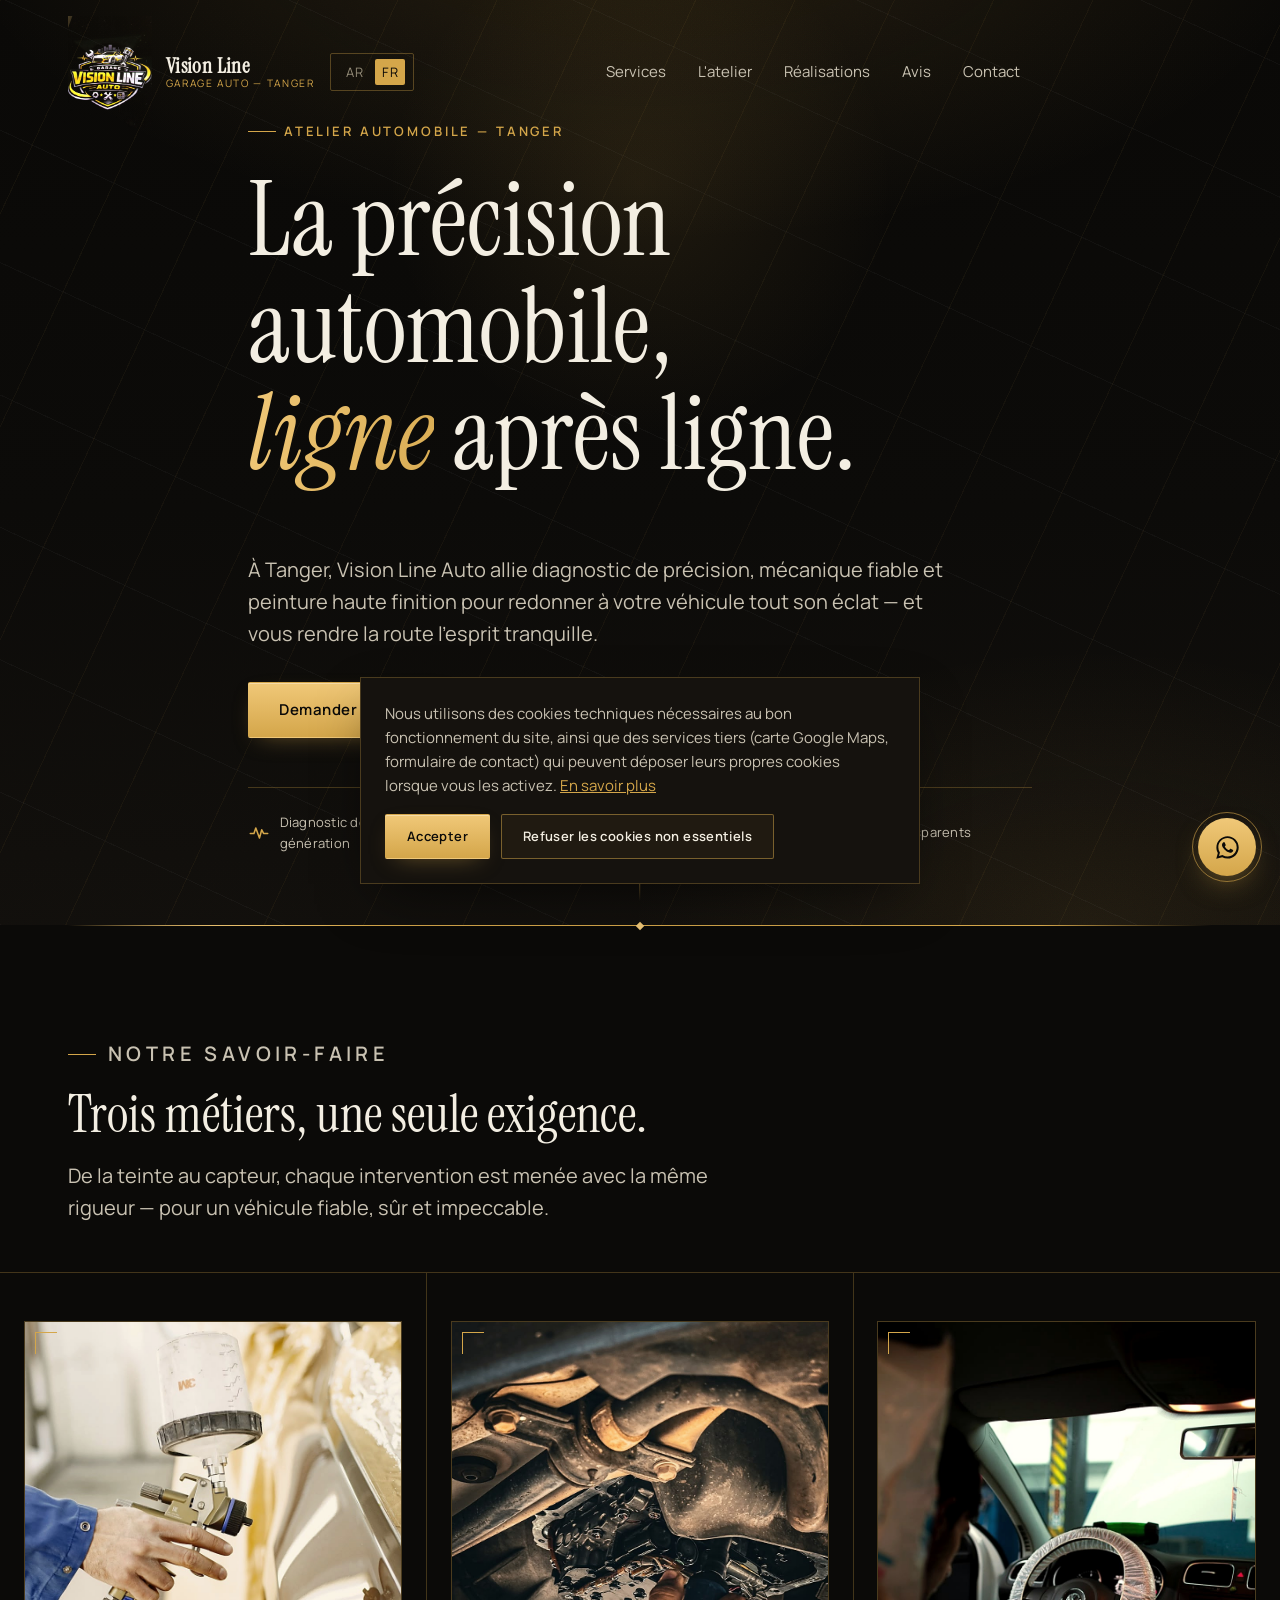
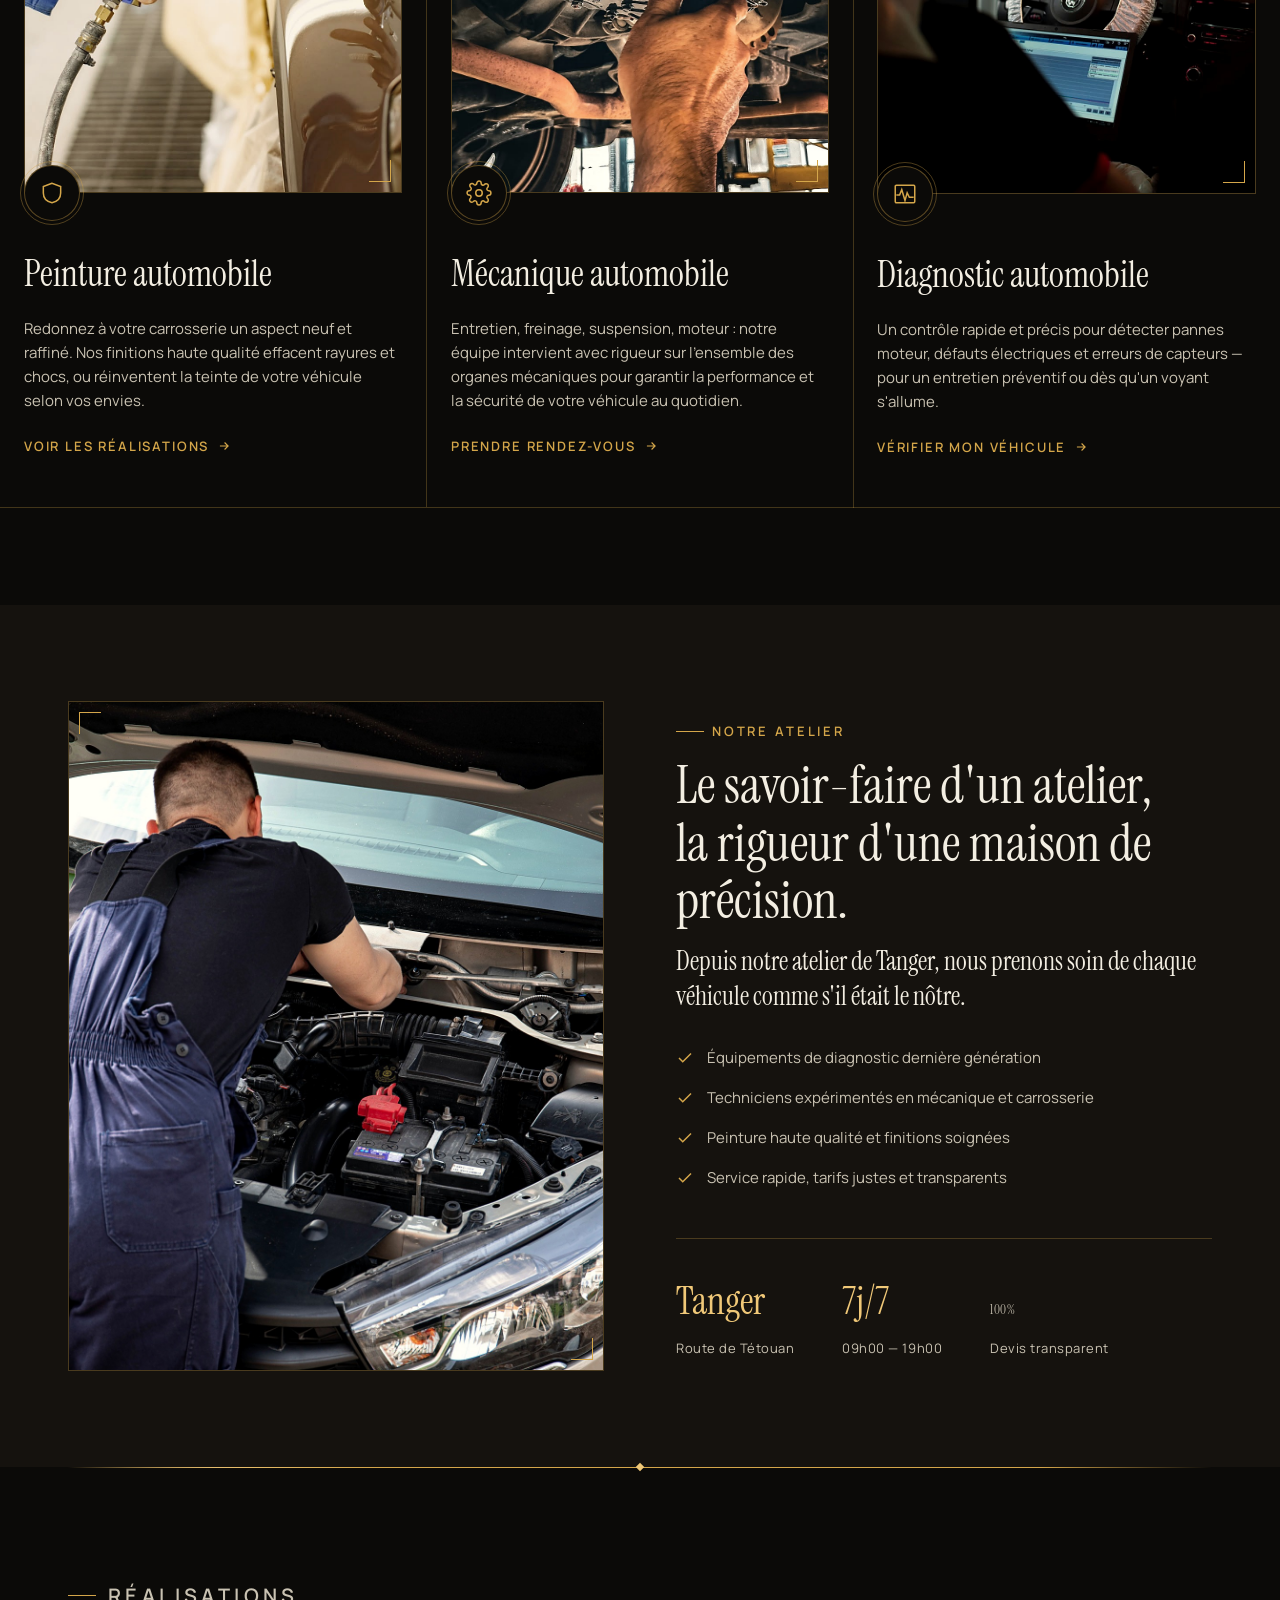
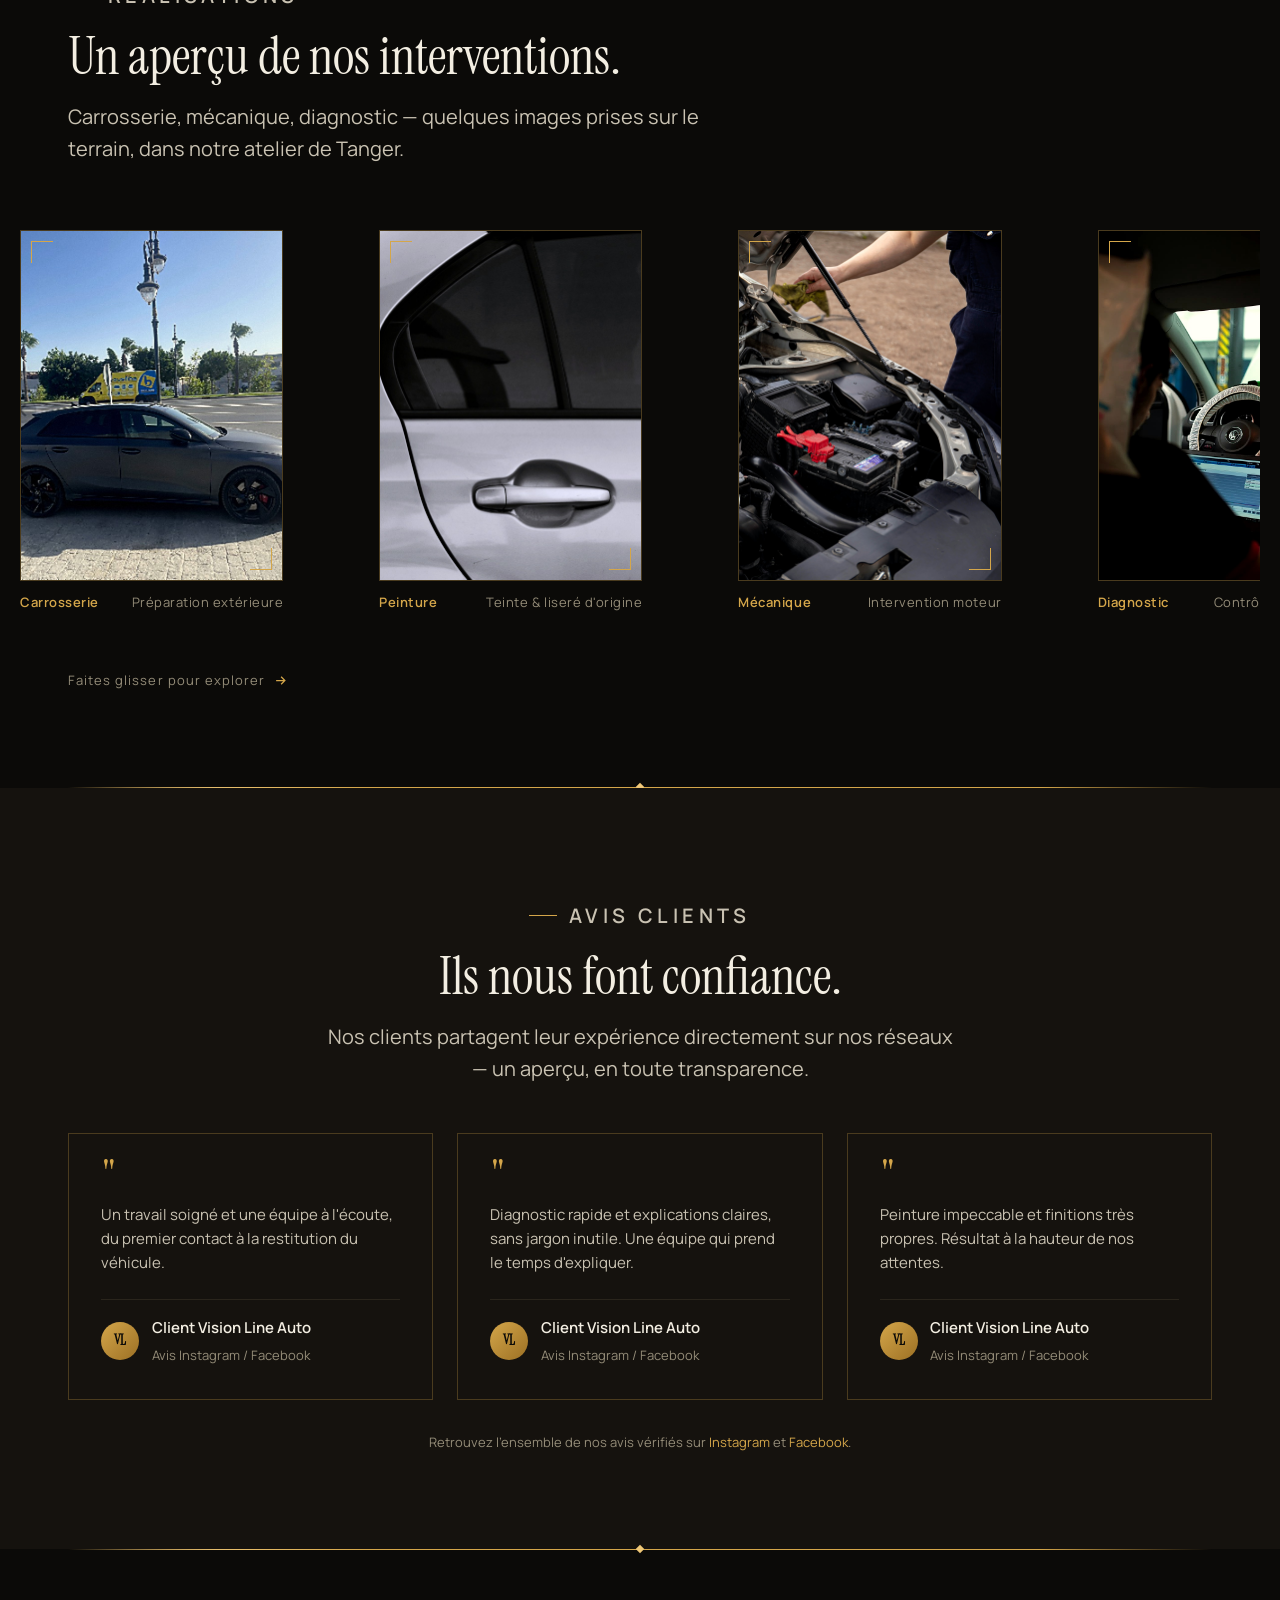
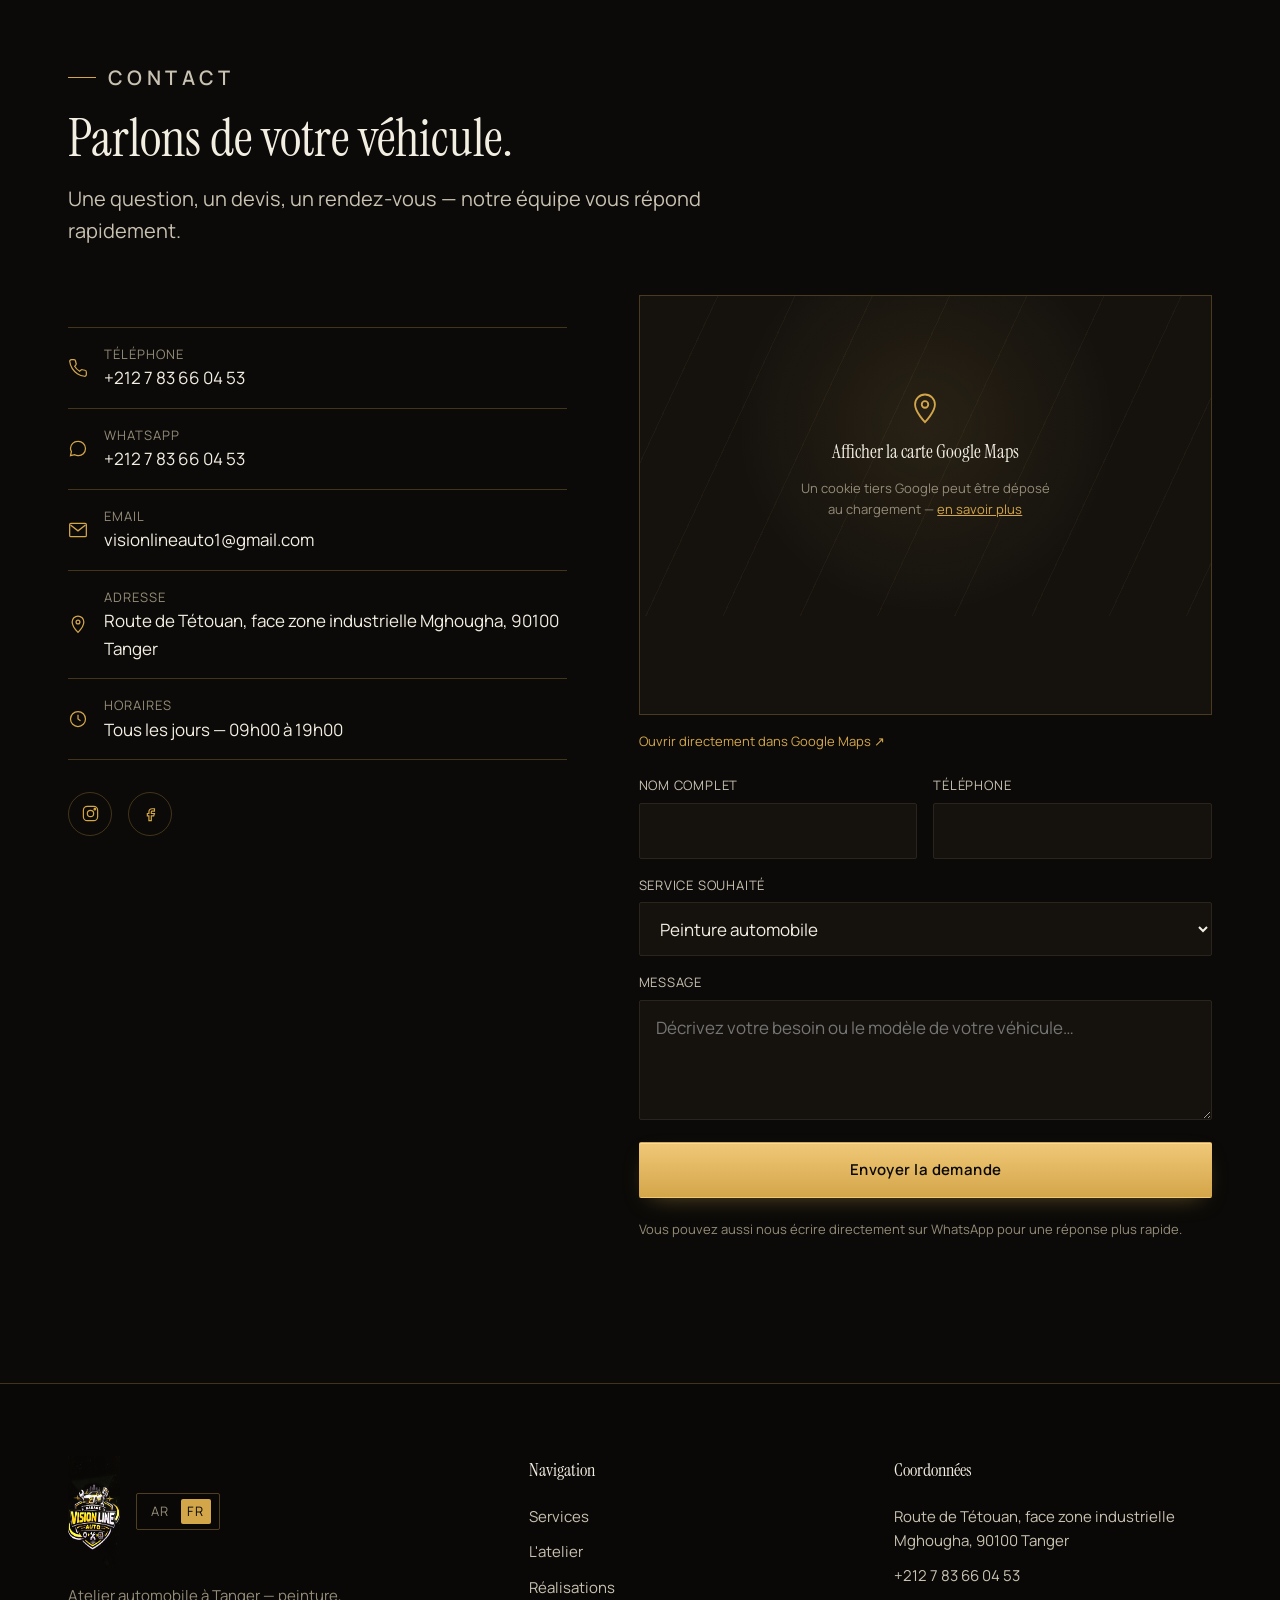
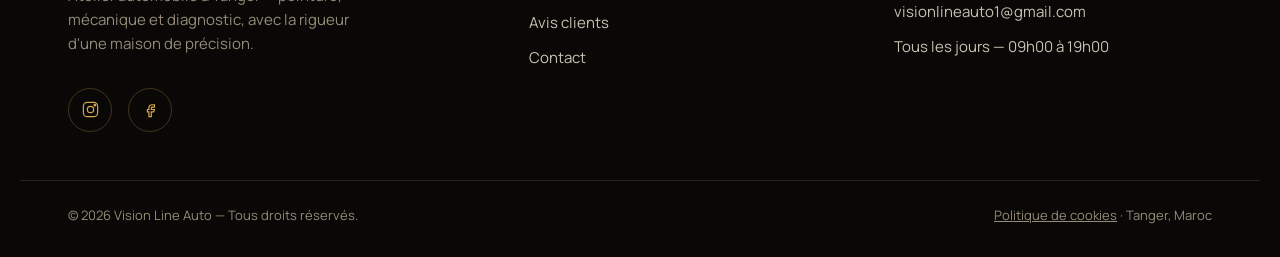
==== index.html @ 1e0c816b "Aligne la taille du logo footer sur celle du header à tous les breakpoints, ajoute un cache-busting " ====
<!DOCTYPE html>
<html lang="fr">
<head>
<meta charset="UTF-8">
<meta name="viewport" content="width=device-width, initial-scale=1, viewport-fit=cover">
<title>Vision Line Auto — Carrosserie, Peinture &amp; Mécanique à Tanger</title>
<meta name="description" content="Vision Line Auto, atelier automobile à Tanger : peinture automobile haute finition, mécanique générale et diagnostic de précision. Devis rapide, tarifs transparents.">
<meta name="keywords" content="garage Tanger, peinture automobile Tanger, mécanique automobile Tanger, diagnostic automobile, carrosserie Tanger, Vision Line Auto">
<link rel="canonical" href="https://visionlineauto.ma/">
<link rel="alternate" hreflang="fr" href="https://visionlineauto.ma/">
<link rel="alternate" hreflang="ar" href="https://visionlineauto.ma/ar/">
<link rel="alternate" hreflang="x-default" href="https://visionlineauto.ma/">

<!-- Open Graph -->
<meta property="og:type" content="business.business">
<meta property="og:site_name" content="Vision Line Auto">
<meta property="og:title" content="Vision Line Auto — Carrosserie, Peinture &amp; Mécanique à Tanger">
<meta property="og:description" content="Peinture automobile, mécanique générale et diagnostic de précision. Atelier automobile premium à Tanger.">
<meta property="og:image" content="https://visionlineauto.ma/assets/images/logo/logo-lg.png">
<meta property="og:url" content="https://visionlineauto.ma/">
<meta property="og:locale" content="fr_MA">
<meta property="og:locale:alternate" content="ar_MA">
<meta name="twitter:card" content="summary_large_image">

<link rel="icon" href="favicon.svg" type="image/svg+xml">
<link rel="apple-touch-icon" href="assets/images/logo/logo-md.png">
<meta name="theme-color" content="#0b0a08">

<link rel="preconnect" href="https://fonts.googleapis.com">
<link rel="preconnect" href="https://fonts.gstatic.com" crossorigin>
<link href="https://fonts.googleapis.com/css2?family=Instrument+Serif:ital@0;1&family=Manrope:wght@400;500;600;700;800&display=swap" rel="stylesheet">
<link rel="stylesheet" href="assets/css/style.css?v=3">

<script type="application/ld+json">
{
  "@context": "https://schema.org",
  "@type": "AutoRepair",
  "name": "Vision Line Auto",
  "image": "https://visionlineauto.ma/assets/images/logo/logo-lg.png",
  "url": "https://visionlineauto.ma/",
  "telephone": "+212783660453",
  "email": "visionlineauto1@gmail.com",
  "priceRange": "$$",
  "address": {
    "@type": "PostalAddress",
    "streetAddress": "Route de Tétouan, en face de la zone industrielle Mghougha",
    "postalCode": "90100",
    "addressLocality": "Tanger",
    "addressCountry": "MA"
  },
  "openingHoursSpecification": [{
    "@type": "OpeningHoursSpecification",
    "dayOfWeek": ["Monday","Tuesday","Wednesday","Thursday","Friday","Saturday","Sunday"],
    "opens": "09:00",
    "closes": "19:00"
  }],
  "sameAs": [
    "https://www.instagram.com/vision_line_auto",
    "https://www.facebook.com/profile.php?id=61576056720210"
  ]
}
</script>
</head>
<body>
<a href="#main" class="skip-link">Aller au contenu</a>
<div class="scroll-progress" id="scrollProgress" aria-hidden="true"></div>

<header class="site-header" id="siteHeader">
  <div class="container header-inner">
    <div class="brand-group">
      <a href="#top" class="brand" aria-label="Vision Line Auto — Accueil">
        <span class="brand-mark"><img src="assets/images/logo/logo-md.png" alt="Vision Line Auto" width="42" height="55"></span>
        <span class="brand-word"><strong>Vision Line</strong><span>Garage Auto — Tanger</span></span>
      </a>
      <div class="lang-switch" aria-label="Choix de la langue">
        <a href="ar/index.html">AR</a>
        <a href="index.html" class="active" aria-current="page">FR</a>
      </div>
    </div>
    <nav class="main-nav" aria-label="Navigation principale">
      <a href="#services">Services</a>
      <a href="#atelier">L'atelier</a>
      <a href="#realisations">Réalisations</a>
      <a href="#avis">Avis</a>
      <a href="#contact">Contact</a>
    </nav>
    <div class="header-actions">
      <a href="#contact" class="btn btn-gold" style="display:none" id="headerCta">Demander un devis</a>
      <button class="hamburger" id="hamburgerBtn" aria-expanded="false" aria-controls="mobileNav" aria-label="Ouvrir le menu">
        <span></span><span></span><span></span>
      </button>
    </div>
  </div>
</header>

<nav class="mobile-nav" id="mobileNav" aria-label="Navigation mobile">
  <a href="#services">Services</a>
  <a href="#atelier">L'atelier</a>
  <a href="#realisations">Réalisations</a>
  <a href="#avis">Avis</a>
  <a href="#contact">Contact</a>
  <a href="ar/index.html" style="color:var(--gold);margin-top:1rem;">العربية</a>
</nav>

<main id="main">

  <!-- ============ HERO ============ -->
  <section class="hero" id="top">
    <div class="hero-bg">
      <div class="weave"></div>
      <div class="grain"></div>
    </div>
    <div class="container hero-content">
      <p class="hero-eyebrow eyebrow">Atelier automobile — Tanger</p>
      <h1>La précision automobile,<br><em>ligne</em> après ligne.</h1>
      <svg class="thread-lead" viewBox="0 0 180 2" preserveAspectRatio="none" aria-hidden="true"><line x1="0" y1="1" x2="180" y2="1" stroke="url(#g1)" stroke-width="1"/><defs><linearGradient id="g1"><stop offset="0" stop-color="#D4A64A" stop-opacity="0"/><stop offset="0.5" stop-color="#F0C878"/><stop offset="1" stop-color="#D4A64A" stop-opacity="0"/></linearGradient></defs></svg>
      <p class="hero-lede">À Tanger, Vision Line Auto allie diagnostic de précision, mécanique fiable et peinture haute finition pour redonner à votre véhicule tout son éclat — et vous rendre la route l'esprit tranquille.</p>
      <div class="hero-ctas">
        <a href="#contact" class="btn btn-gold">Demander un devis</a>
        <a href="https://wa.me/212783660453?text=Bonjour%20Vision%20Line%20Auto%2C%20je%20souhaite%20avoir%20des%20informations." target="_blank" rel="noopener" class="btn btn-outline">
          <svg viewBox="0 0 24 24" fill="currentColor" width="18" height="18" aria-hidden="true"><path d="M12.04 2C6.58 2 2.13 6.45 2.13 11.91c0 1.79.47 3.47 1.29 4.94L2 22l5.29-1.39a9.9 9.9 0 0 0 4.75 1.21h.01c5.46 0 9.91-4.45 9.91-9.91C21.96 6.45 17.5 2 12.04 2Zm0 18.03h-.01a8.13 8.13 0 0 1-4.14-1.13l-.3-.18-3.14.82.84-3.06-.19-.31a8.12 8.12 0 0 1-1.25-4.36c0-4.49 3.66-8.15 8.16-8.15 2.18 0 4.22.85 5.76 2.39a8.1 8.1 0 0 1 2.39 5.77c0 4.49-3.66 8.21-8.12 8.21Zm4.47-6.13c-.24-.12-1.44-.71-1.67-.79-.22-.08-.39-.12-.55.12-.16.24-.63.79-.78.95-.14.16-.29.18-.53.06-.24-.12-1.02-.38-1.94-1.2-.72-.64-1.2-1.43-1.35-1.67-.14-.24-.02-.37.11-.49.11-.11.24-.29.36-.43.12-.14.16-.24.24-.41.08-.16.04-.31-.02-.43-.06-.12-.55-1.32-.75-1.81-.2-.48-.4-.41-.55-.42-.14-.01-.31-.01-.47-.01-.16 0-.43.06-.65.31-.22.24-.86.84-.86 2.04 0 1.2.88 2.36 1 2.52.12.16 1.73 2.64 4.19 3.7.59.25 1.04.4 1.4.52.59.19 1.12.16 1.54.1.47-.07 1.44-.59 1.64-1.15.2-.57.2-1.05.14-1.15-.06-.1-.22-.16-.46-.28Z"/></svg>
          WhatsApp
        </a>
      </div>
      <div class="hero-badges">
        <div class="hero-badge">
          <svg viewBox="0 0 24 24" fill="none" stroke="currentColor" stroke-width="1.7" stroke-linecap="round" stroke-linejoin="round" aria-hidden="true"><path d="M2.5 12.5h4l2-6 4 11 2.5-9 2 4h4.5"/></svg>
          <span>Diagnostic dernière génération</span>
        </div>
        <div class="hero-badge">
          <svg viewBox="0 0 24 24" fill="none" stroke="currentColor" stroke-width="1.4" aria-hidden="true"><path d="M12 3 4 6v6c0 5 3.5 8 8 9 4.5-1 8-4 8-9V6l-8-3Z"/></svg>
          <span>Peinture haute finition</span>
        </div>
        <div class="hero-badge">
          <svg viewBox="0 0 24 24" fill="none" stroke="currentColor" stroke-width="1.4" aria-hidden="true"><circle cx="12" cy="12" r="9"/><path d="M12 7v5l3 2"/></svg>
          <span>Intervention rapide</span>
        </div>
        <div class="hero-badge">
          <svg viewBox="0 0 24 24" fill="none" stroke="currentColor" stroke-width="1.4" stroke-linejoin="round" aria-hidden="true"><path d="M20.6 13.4 13 21l-9-9V4a1 1 0 0 1 1-1h8l7.6 7.4a2 2 0 0 1 0 3Z"/><circle cx="7.5" cy="7.5" r="1.4" fill="currentColor" stroke="none"/></svg>
          <span>Tarifs transparents</span>
        </div>
      </div>
    </div>
    <div class="scroll-cue" aria-hidden="true"><span>DÉCOUVRIR</span><span class="line"></span></div>
  </section>

  <div class="section-divider"><div class="thread" data-thread></div></div>

  <!-- ============ SERVICES ============ -->
  <section id="services">
    <div class="container">
      <div class="section-head reveal">
        <p class="eyebrow">Notre savoir-faire</p>
        <h2>Trois métiers, une seule exigence.</h2>
        <p>De la teinte au capteur, chaque intervention est menée avec la même rigueur — pour un véhicule fiable, sûr et impeccable.</p>
      </div>
    </div>
    <div class="services-grid reveal-stagger" data-reveal-group>
      <article class="service-card">
        <div class="framed service-photo">
          <img src="assets/images/real/service-peinture-pistolet.jpg" alt="Application de peinture au pistolet sur une carrosserie" loading="lazy" width="854" height="1280">
        </div>
        <div class="service-icon">
          <svg viewBox="0 0 24 24" fill="none" stroke="currentColor" stroke-width="1.4"><path d="M12 3 4 6v6c0 5 3.5 8 8 9 4.5-1 8-4 8-9V6l-8-3Z"/></svg>
        </div>
        <h3>Peinture automobile</h3>
        <p>Redonnez à votre carrosserie un aspect neuf et raffiné. Nos finitions haute qualité effacent rayures et chocs, ou réinventent la teinte de votre véhicule selon vos envies.</p>
        <a href="#realisations" class="service-link">Voir les réalisations
          <svg viewBox="0 0 24 24" fill="none" stroke="currentColor" stroke-width="2"><path d="M5 12h14M13 6l6 6-6 6"/></svg>
        </a>
      </article>
      <article class="service-card">
        <div class="framed service-photo">
          <img src="assets/images/real/service-mecanique-transmission.jpg" alt="Intervention mécanique sous véhicule, boîte de vitesses" loading="lazy" width="960" height="1280">
        </div>
        <div class="service-icon">
          <svg viewBox="0 0 24 24" fill="none" stroke="currentColor" stroke-width="1.4"><circle cx="12" cy="12" r="3"/><path d="M19.4 15a1.7 1.7 0 0 0 .3 1.9l.1.1a2 2 0 1 1-2.8 2.8l-.1-.1a1.7 1.7 0 0 0-1.9-.3 1.7 1.7 0 0 0-1 1.5V21a2 2 0 1 1-4 0v-.1a1.7 1.7 0 0 0-1.1-1.6 1.7 1.7 0 0 0-1.9.3l-.1.1a2 2 0 1 1-2.8-2.8l.1-.1a1.7 1.7 0 0 0 .3-1.9 1.7 1.7 0 0 0-1.5-1H3a2 2 0 1 1 0-4h.1a1.7 1.7 0 0 0 1.6-1.1 1.7 1.7 0 0 0-.3-1.9l-.1-.1a2 2 0 1 1 2.8-2.8l.1.1a1.7 1.7 0 0 0 1.9.3H9a1.7 1.7 0 0 0 1-1.5V3a2 2 0 1 1 4 0v.1a1.7 1.7 0 0 0 1 1.5 1.7 1.7 0 0 0 1.9-.3l.1-.1a2 2 0 1 1 2.8 2.8l-.1.1a1.7 1.7 0 0 0-.3 1.9V9a1.7 1.7 0 0 0 1.5 1H21a2 2 0 1 1 0 4h-.1a1.7 1.7 0 0 0-1.5 1Z"/></svg>
        </div>
        <h3>Mécanique automobile</h3>
        <p>Entretien, freinage, suspension, moteur : notre équipe intervient avec rigueur sur l'ensemble des organes mécaniques pour garantir la performance et la sécurité de votre véhicule au quotidien.</p>
        <a href="#contact" class="service-link">Prendre rendez-vous
          <svg viewBox="0 0 24 24" fill="none" stroke="currentColor" stroke-width="2"><path d="M5 12h14M13 6l6 6-6 6"/></svg>
        </a>
      </article>
      <article class="service-card">
        <div class="framed service-photo">
          <img src="assets/images/real/service-diagnostic-obd.jpg" alt="Diagnostic électronique OBD à bord du véhicule" loading="lazy" width="854" height="1280">
        </div>
        <div class="service-icon">
          <svg viewBox="0 0 24 24" fill="none" stroke="currentColor" stroke-width="1.4"><path d="M4 13h3l2-5 3 10 2-7 2 4h4"/><rect x="3" y="4" width="18" height="16" rx="1"/></svg>
        </div>
        <h3>Diagnostic automobile</h3>
        <p>Un contrôle rapide et précis pour détecter pannes moteur, défauts électriques et erreurs de capteurs — pour un entretien préventif ou dès qu'un voyant s'allume.</p>
        <a href="#contact" class="service-link">Vérifier mon véhicule
          <svg viewBox="0 0 24 24" fill="none" stroke="currentColor" stroke-width="2"><path d="M5 12h14M13 6l6 6-6 6"/></svg>
        </a>
      </article>
    </div>
  </section>

  <div class="section-divider"><div class="thread" data-thread></div></div>

  <!-- ============ ABOUT / ATELIER ============ -->
  <section id="atelier" class="bg-ink">
    <div class="container about-grid">
      <div class="about-media reveal">
        <div class="framed">
          <img src="assets/images/real/atelier-technicien-capot.jpg" alt="Technicien Vision Line Auto intervenant sous le capot d'un véhicule à Tanger" loading="lazy" width="1120" height="1400">
        </div>
      </div>
      <div class="about-text reveal">
        <p class="eyebrow">Notre atelier</p>
        <h2 style="font-family:var(--font-display);font-weight:400;font-size:var(--fs-xl);line-height:1.1;margin-top:var(--sp-2);">Le savoir-faire d'un atelier,<br>la rigueur d'une maison de précision.</h2>
        <p class="lede">Depuis notre atelier de Tanger, nous prenons soin de chaque véhicule comme s'il était le nôtre.</p>
        <ul class="about-list">
          <li><svg viewBox="0 0 24 24" fill="none" stroke="currentColor" stroke-width="2"><path d="M20 6 9 17l-5-5"/></svg>Équipements de diagnostic dernière génération</li>
          <li><svg viewBox="0 0 24 24" fill="none" stroke="currentColor" stroke-width="2"><path d="M20 6 9 17l-5-5"/></svg>Techniciens expérimentés en mécanique et carrosserie</li>
          <li><svg viewBox="0 0 24 24" fill="none" stroke="currentColor" stroke-width="2"><path d="M20 6 9 17l-5-5"/></svg>Peinture haute qualité et finitions soignées</li>
          <li><svg viewBox="0 0 24 24" fill="none" stroke="currentColor" stroke-width="2"><path d="M20 6 9 17l-5-5"/></svg>Service rapide, tarifs justes et transparents</li>
        </ul>
        <div class="stat-row">
          <div class="stat"><b>Tanger</b><span>Route de Tétouan</span></div>
          <div class="stat"><b>7j/7</b><span>09h00 — 19h00</span></div>
          <div class="stat"><b><span data-count-to="100" data-count-suffix="%">0%</span></b><span>Devis transparent</span></div>
        </div>
      </div>
    </div>
  </section>

  <div class="section-divider"><div class="thread" data-thread></div></div>

  <!-- ============ GALLERY ============ -->
  <section id="realisations">
    <div class="container">
      <div class="section-head reveal">
        <p class="eyebrow">Réalisations</p>
        <h2>Un aperçu de nos interventions.</h2>
        <p>Carrosserie, mécanique, diagnostic — quelques images prises sur le terrain, dans notre atelier de Tanger.</p>
      </div>
    </div>
    <div class="container">
      <div class="gallery-strip reveal" data-gallery>
        <figure class="gallery-item">
          <div class="framed"><img src="assets/images/real/atelier-vehicule-exterieur.jpg" alt="Véhicule pris en charge par Vision Line Auto avant intervention" loading="lazy" width="660" height="774"></div>
          <figcaption class="cap"><b>Carrosserie</b><span>Préparation extérieure</span></figcaption>
        </figure>
        <figure class="gallery-item">
          <div class="framed"><img src="assets/images/real/atelier-carrosserie-teinte.jpg" alt="Détail de portière et finition carrosserie après reprise de teinte" loading="lazy" width="1050" height="1400"></div>
          <figcaption class="cap"><b>Peinture</b><span>Teinte &amp; liseré d'origine</span></figcaption>
        </figure>
        <figure class="gallery-item">
          <div class="framed"><img src="assets/images/real/atelier-mecanique-intervention.jpg" alt="Technicien nettoyant le compartiment moteur lors d'une intervention mécanique" loading="lazy" width="1050" height="1400"></div>
          <figcaption class="cap"><b>Mécanique</b><span>Intervention moteur</span></figcaption>
        </figure>
        <figure class="gallery-item">
          <div class="framed"><img src="assets/images/real/service-diagnostic-obd.jpg" alt="Contrôle diagnostic électronique à bord du véhicule" loading="lazy" width="854" height="1280"></div>
          <figcaption class="cap"><b>Diagnostic</b><span>Contrôle électronique</span></figcaption>
        </figure>
        <figure class="gallery-item">
          <div class="framed"><img src="assets/images/real/atelier-finition-optique.jpg" alt="Détail de finition carrosserie et optique avant" loading="lazy" width="1050" height="1400"></div>
          <figcaption class="cap"><b>Finition</b><span>Détail optique</span></figcaption>
        </figure>
        <figure class="gallery-item">
          <div class="framed"><img src="assets/images/real/service-mecanique-transmission.jpg" alt="Contrôle et entretien de la transmission" loading="lazy" width="960" height="1280"></div>
          <figcaption class="cap"><b>Entretien</b><span>Contrôle &amp; maintenance</span></figcaption>
        </figure>
      </div>
      <p class="gallery-hint">Faites glisser pour explorer
        <svg viewBox="0 0 24 24" fill="none" stroke="currentColor" stroke-width="2"><path d="M5 12h14M13 6l6 6-6 6"/></svg>
      </p>
    </div>
  </section>

  <div class="section-divider"><div class="thread" data-thread></div></div>

  <!-- ============ TESTIMONIALS / SOCIAL PROOF ============ -->
  <section id="avis" class="bg-ink">
    <div class="container">
      <div class="section-head centered reveal">
        <p class="eyebrow">Avis clients</p>
        <h2>Ils nous font confiance.</h2>
        <p>Nos clients partagent leur expérience directement sur nos réseaux — un aperçu, en toute transparence.</p>
      </div>
      <div class="testi-grid reveal-stagger" data-reveal-group>
        <article class="testi-card">
          <span class="testi-quote">"</span>
          <p class="body">Un travail soigné et une équipe à l'écoute, du premier contact à la restitution du véhicule.</p>
          <div class="testi-person">
            <div class="testi-avatar">VL</div>
            <div><b>Client Vision Line Auto</b><span>Avis Instagram / Facebook</span></div>
          </div>
        </article>
        <article class="testi-card">
          <span class="testi-quote">"</span>
          <p class="body">Diagnostic rapide et explications claires, sans jargon inutile. Une équipe qui prend le temps d'expliquer.</p>
          <div class="testi-person">
            <div class="testi-avatar">VL</div>
            <div><b>Client Vision Line Auto</b><span>Avis Instagram / Facebook</span></div>
          </div>
        </article>
        <article class="testi-card">
          <span class="testi-quote">"</span>
          <p class="body">Peinture impeccable et finitions très propres. Résultat à la hauteur de nos attentes.</p>
          <div class="testi-person">
            <div class="testi-avatar">VL</div>
            <div><b>Client Vision Line Auto</b><span>Avis Instagram / Facebook</span></div>
          </div>
        </article>
      </div>
      <p class="testi-note">Retrouvez l'ensemble de nos avis vérifiés sur
        <a href="https://www.instagram.com/vision_line_auto" target="_blank" rel="noopener" class="text-gold">Instagram</a> et
        <a href="https://www.facebook.com/profile.php?id=61576056720210" target="_blank" rel="noopener" class="text-gold">Facebook</a>.
      </p>
    </div>
  </section>

  <div class="section-divider"><div class="thread" data-thread></div></div>

  <!-- ============ CONTACT ============ -->
  <section id="contact">
    <div class="container">
      <div class="section-head reveal">
        <p class="eyebrow">Contact</p>
        <h2>Parlons de votre véhicule.</h2>
        <p>Une question, un devis, un rendez-vous — notre équipe vous répond rapidement.</p>
      </div>
      <div class="contact-grid">
        <div class="reveal">
          <div class="contact-rows">
            <a class="contact-row" href="tel:+212783660453">
              <svg viewBox="0 0 24 24" fill="none" stroke="currentColor" stroke-width="1.5"><path d="M22 16.9v3a2 2 0 0 1-2.2 2 19.8 19.8 0 0 1-8.6-3.1 19.5 19.5 0 0 1-6-6A19.8 19.8 0 0 1 2.1 4.2 2 2 0 0 1 4.1 2h3a2 2 0 0 1 2 1.7c.1.9.3 1.8.6 2.7a2 2 0 0 1-.4 2.1L8 9.9a16 16 0 0 0 6 6l1.4-1.4a2 2 0 0 1 2.1-.4c.9.3 1.8.5 2.7.6a2 2 0 0 1 1.8 2Z"/></svg>
              <span><span class="label">Téléphone</span><span class="value">+212 7 83 66 04 53</span></span>
            </a>
            <a class="contact-row" href="https://wa.me/212783660453" target="_blank" rel="noopener">
              <svg viewBox="0 0 24 24" fill="none" stroke="currentColor" stroke-width="1.5"><path d="M21 11.5a8.4 8.4 0 0 1-8.9 8.4 8.5 8.5 0 0 1-4-1L3 20l1.1-5a8.5 8.5 0 0 1-1.1-4A8.4 8.4 0 0 1 11.5 3 8.5 8.5 0 0 1 21 11.5Z"/></svg>
              <span><span class="label">WhatsApp</span><span class="value">+212 7 83 66 04 53</span></span>
            </a>
            <a class="contact-row" href="mailto:visionlineauto1@gmail.com">
              <svg viewBox="0 0 24 24" fill="none" stroke="currentColor" stroke-width="1.5"><rect x="2" y="4" width="20" height="16" rx="1.5"/><path d="m3 6 9 7 9-7"/></svg>
              <span><span class="label">Email</span><span class="value">visionlineauto1@gmail.com</span></span>
            </a>
            <a class="contact-row" href="https://www.google.com/maps?q=P6RG+99X+Garage+Vision+Line+Auto,+Tangier&ftid=0xd0b810054f9e125:0x547f9bc7f16740e9" target="_blank" rel="noopener">
              <svg viewBox="0 0 24 24" fill="none" stroke="currentColor" stroke-width="1.5"><path d="M12 22s7-7.2 7-12.5A7 7 0 0 0 5 9.5C5 14.8 12 22 12 22Z"/><circle cx="12" cy="9.5" r="2.3"/></svg>
              <span><span class="label">Adresse</span><span class="value">Route de Tétouan, face zone industrielle Mghougha, 90100 Tanger</span></span>
            </a>
            <div class="contact-row">
              <svg viewBox="0 0 24 24" fill="none" stroke="currentColor" stroke-width="1.5"><circle cx="12" cy="12" r="9"/><path d="M12 7v5l3 2"/></svg>
              <span><span class="label">Horaires</span><span class="value">Tous les jours — 09h00 à 19h00</span></span>
            </div>
          </div>
          <div class="social-row">
            <a class="social-btn" href="https://www.instagram.com/vision_line_auto" target="_blank" rel="noopener" aria-label="Instagram Vision Line Auto">
              <svg viewBox="0 0 24 24" fill="none" stroke="currentColor" stroke-width="1.5"><rect x="3" y="3" width="18" height="18" rx="5"/><circle cx="12" cy="12" r="4"/><circle cx="17.5" cy="6.5" r="1"/></svg>
            </a>
            <a class="social-btn" href="https://www.facebook.com/profile.php?id=61576056720210" target="_blank" rel="noopener" aria-label="Facebook Vision Line Auto">
              <svg viewBox="0 0 24 24" fill="none" stroke="currentColor" stroke-width="1.5"><path d="M14 9h3V6h-3a4 4 0 0 0-4 4v2H8v3h2v6h3v-6h3l1-3h-4v-2a1 1 0 0 1 1-1Z"/></svg>
            </a>
          </div>
        </div>

        <div class="reveal">
          <div class="map-frame" id="mapFrame" style="margin-bottom:var(--sp-3);" data-map-src="https://www.google.com/maps?q=Garage+Vision+Line+Auto,+P6RG%2B99X+Tangier&ftid=0xd0b810054f9e125:0x547f9bc7f16740e9&output=embed">
            <button type="button" class="map-placeholder" id="mapLoadBtn">
              <svg viewBox="0 0 24 24" fill="none" stroke="currentColor" stroke-width="1.3" aria-hidden="true"><path d="M12 22s7-7.2 7-12.5A7 7 0 0 0 5 9.5C5 14.8 12 22 12 22Z"/><circle cx="12" cy="9.5" r="2.3"/></svg>
              <span>Afficher la carte Google Maps</span>
              <small>Un cookie tiers Google peut être déposé au chargement — <a href="politique-cookies.html">en savoir plus</a></small>
            </button>
          </div>
          <p style="margin-top:-0.5rem;margin-bottom:var(--sp-3);font-size:var(--fs-xs);">
            <a href="https://www.google.com/maps?q=P6RG+99X+Garage+Vision+Line+Auto,+Tangier&ftid=0xd0b810054f9e125:0x547f9bc7f16740e9&entry=gps" target="_blank" rel="noopener" style="color:var(--gold);">Ouvrir directement dans Google Maps ↗</a>
          </p>
          <form class="contact-form" id="contactForm" action="https://formsubmit.co/visionlineauto1@gmail.com" method="POST">
            <input type="hidden" name="_subject" value="Nouvelle demande — Vision Line Auto">
            <input type="hidden" name="_template" value="table">
            <input type="hidden" name="_captcha" value="false">
            <input type="text" name="_honey" style="display:none">
            <div class="field-row">
              <div class="field">
                <label for="name">Nom complet</label>
                <input id="name" name="Nom" type="text" required autocomplete="name">
              </div>
              <div class="field">
                <label for="phone">Téléphone</label>
                <input id="phone" name="Téléphone" type="tel" required autocomplete="tel">
              </div>
            </div>
            <div class="field">
              <label for="service">Service souhaité</label>
              <select id="service" name="Service">
                <option>Peinture automobile</option>
                <option>Mécanique automobile</option>
                <option>Diagnostic automobile</option>
                <option>Autre demande</option>
              </select>
            </div>
            <div class="field">
              <label for="message">Message</label>
              <textarea id="message" name="Message" required placeholder="Décrivez votre besoin ou le modèle de votre véhicule…"></textarea>
            </div>
            <button type="submit" class="btn btn-gold" style="margin-top:0.4rem;">Envoyer la demande</button>
            <p class="form-note">Vous pouvez aussi nous écrire directement sur WhatsApp pour une réponse plus rapide.</p>
            <p class="form-status" id="formStatus" role="status"></p>
          </form>
        </div>
      </div>
    </div>
  </section>

</main>

<footer class="site-footer">
  <div class="container footer-grid">
    <div class="footer-brand">
      <div class="footer-brand-top">
        <img src="assets/images/logo/logo-md.png" alt="Vision Line Auto" width="52" height="68">
        <div class="lang-switch" aria-label="Choix de la langue">
          <a href="ar/index.html">AR</a>
          <a href="index.html" class="active" aria-current="page">FR</a>
        </div>
      </div>
      <p>Atelier automobile à Tanger — peinture, mécanique et diagnostic, avec la rigueur d'une maison de précision.</p>
      <div class="social-row">
        <a class="social-btn" href="https://www.instagram.com/vision_line_auto" target="_blank" rel="noopener" aria-label="Instagram"><svg viewBox="0 0 24 24" fill="none" stroke="currentColor" stroke-width="1.5"><rect x="3" y="3" width="18" height="18" rx="5"/><circle cx="12" cy="12" r="4"/><circle cx="17.5" cy="6.5" r="1"/></svg></a>
        <a class="social-btn" href="https://www.facebook.com/profile.php?id=61576056720210" target="_blank" rel="noopener" aria-label="Facebook"><svg viewBox="0 0 24 24" fill="none" stroke="currentColor" stroke-width="1.5"><path d="M14 9h3V6h-3a4 4 0 0 0-4 4v2H8v3h2v6h3v-6h3l1-3h-4v-2a1 1 0 0 1 1-1Z"/></svg></a>
      </div>
    </div>
    <div class="footer-col">
      <h4>Navigation</h4>
      <a href="#services">Services</a>
      <a href="#atelier">L'atelier</a>
      <a href="#realisations">Réalisations</a>
      <a href="#avis">Avis clients</a>
      <a href="#contact">Contact</a>
    </div>
    <div class="footer-col">
      <h4>Coordonnées</h4>
      <p>Route de Tétouan, face zone industrielle Mghougha, 90100 Tanger</p>
      <a href="tel:+212783660453">+212 7 83 66 04 53</a>
      <a href="mailto:visionlineauto1@gmail.com">visionlineauto1@gmail.com</a>
      <p>Tous les jours — 09h00 à 19h00</p>
    </div>
  </div>
  <div class="container footer-bottom">
    <span>© <span id="year"></span> Vision Line Auto — Tous droits réservés.</span>
    <span><a href="politique-cookies.html" style="color:inherit;text-decoration:underline;">Politique de cookies</a> · Tanger, Maroc</span>
  </div>
</footer>

<div class="cookie-banner" id="cookieBanner" role="dialog" aria-live="polite" aria-label="Consentement aux cookies">
  <p>Nous utilisons des cookies techniques nécessaires au bon fonctionnement du site, ainsi que des services tiers (carte Google Maps, formulaire de contact) qui peuvent déposer leurs propres cookies lorsque vous les activez. <a href="politique-cookies.html">En savoir plus</a></p>
  <div class="cookie-actions">
    <button type="button" class="btn btn-gold" id="cookieAccept">Accepter</button>
    <button type="button" class="btn btn-outline" id="cookieDecline">Refuser les cookies non essentiels</button>
  </div>
</div>

<a href="https://wa.me/212783660453?text=Bonjour%20Vision%20Line%20Auto%2C%20je%20souhaite%20avoir%20des%20informations." target="_blank" rel="noopener" class="whatsapp-float" aria-label="Contacter Vision Line Auto sur WhatsApp">
  <svg viewBox="0 0 24 24" fill="currentColor" aria-hidden="true"><path d="M12.04 2C6.58 2 2.13 6.45 2.13 11.91c0 1.79.47 3.47 1.29 4.94L2 22l5.29-1.39a9.9 9.9 0 0 0 4.75 1.21h.01c5.46 0 9.91-4.45 9.91-9.91C21.96 6.45 17.5 2 12.04 2Zm0 18.03h-.01a8.13 8.13 0 0 1-4.14-1.13l-.3-.18-3.14.82.84-3.06-.19-.31a8.12 8.12 0 0 1-1.25-4.36c0-4.49 3.66-8.15 8.16-8.15 2.18 0 4.22.85 5.76 2.39a8.1 8.1 0 0 1 2.39 5.77c0 4.49-3.66 8.21-8.12 8.21Zm4.47-6.13c-.24-.12-1.44-.71-1.67-.79-.22-.08-.39-.12-.55.12-.16.24-.63.79-.78.95-.14.16-.29.18-.53.06-.24-.12-1.02-.38-1.94-1.2-.72-.64-1.2-1.43-1.35-1.67-.14-.24-.02-.37.11-.49.11-.11.24-.29.36-.43.12-.14.16-.24.24-.41.08-.16.04-.31-.02-.43-.06-.12-.55-1.32-.75-1.81-.2-.48-.4-.41-.55-.42-.14-.01-.31-.01-.47-.01-.16 0-.43.06-.65.31-.22.24-.86.84-.86 2.04 0 1.2.88 2.36 1 2.52.12.16 1.73 2.64 4.19 3.7.59.25 1.04.4 1.4.52.59.19 1.12.16 1.54.1.47-.07 1.44-.59 1.64-1.15.2-.57.2-1.05.14-1.15-.06-.1-.22-.16-.46-.28Z"/></svg>
</a>

<script src="assets/js/main.js" defer></script>
</body>
</html>
---- assets/css/style.css ----
/* ============================================================
   Vision Line Auto — Design System CSS
   Obsidian + Gold, editorial serif + clean sans, RTL-ready
   ============================================================ */

:root {
  /* Colors — derived from the logo */
  --obsidian: #0b0a08;
  --obsidian-2: #090806;
  --ink: #15120e;
  --ink-2: #1e1a14;
  --ink-line: #2a251c;
  --gold: #d4a64a;
  --gold-bright: #f0c878;
  --gold-deep: #9c7024;
  --chrome: #c6cbd1;
  --porcelain: #f3eee2;
  --porcelain-dim: #c9c2b2;
  --porcelain-faint: #948c78;
  --danger: #d9694f;

  /* Type */
  --font-display: "Instrument Serif", "Amiri", serif;
  --font-body: "Manrope", "IBM Plex Sans Arabic", -apple-system, sans-serif;

  --fs-xs: 0.8125rem;
  --fs-sm: 0.9375rem;
  --fs-base: 1.0625rem;
  --fs-md: 1.25rem;
  --fs-lg: clamp(1.75rem, 1.4rem + 1.5vw, 2.25rem);
  --fs-xl: clamp(2.25rem, 1.7rem + 2.5vw, 3.25rem);
  --fs-2xl: clamp(3rem, 2rem + 4.5vw, 4.75rem);
  --fs-3xl: clamp(3.5rem, 2rem + 7vw, 6.5rem);

  /* Space */
  --sp-1: 0.5rem;
  --sp-2: 1rem;
  --sp-3: 1.5rem;
  --sp-4: 2rem;
  --sp-5: 3rem;
  --sp-6: 4.5rem;
  --sp-7: 6rem;
  --sp-8: 9rem;

  --radius-sm: 2px;
  --radius-md: 4px;
  --ease: cubic-bezier(0.22, 1, 0.36, 1);
  --container: 1240px;
  --border-hair: 1px solid rgba(212, 166, 74, 0.28);
}

/* ---------- Reset ---------- */
*, *::before, *::after { box-sizing: border-box; }
html { scroll-behavior: smooth; }
@media (prefers-reduced-motion: reduce) {
  html { scroll-behavior: auto; }
  *, *::before, *::after {
    animation-duration: 0.001ms !important;
    animation-iteration-count: 1 !important;
    transition-duration: 0.001ms !important;
    scroll-behavior: auto !important;
  }
}
body {
  margin: 0;
  background: var(--obsidian);
  color: var(--porcelain);
  font-family: var(--font-body);
  font-size: var(--fs-base);
  line-height: 1.6;
  -webkit-font-smoothing: antialiased;
  overflow-x: hidden;
}
img { max-width: 100%; display: block; }
a { color: inherit; text-decoration: none; }
ul { list-style: none; margin: 0; padding: 0; }
h1, h2, h3, h4, p { margin: 0; }
button { font: inherit; cursor: pointer; }
input, textarea, select { font: inherit; }

/* Visible focus for keyboard nav */
a:focus-visible, button:focus-visible, input:focus-visible, textarea:focus-visible {
  outline: 2px solid var(--gold-bright);
  outline-offset: 3px;
}

.container {
  max-width: var(--container);
  margin-inline: auto;
  padding-inline: var(--sp-3);
}
@media (min-width: 768px) { .container { padding-inline: var(--sp-5); } }

/* ---------- Large screens: laptop → desktop → TV / 4K ---------- */
@media (min-width: 1600px) {
  :root { --container: 1400px; }
  html { font-size: 17.5px; }
}
@media (min-width: 2000px) {
  :root { --container: 1600px; --fs-3xl: clamp(4.5rem, 2rem + 8vw, 8rem); }
  html { font-size: 19px; }
  .service-icon { width: 64px; height: 64px; }
  .brand img { height: 128px; }
  .footer-brand img { height: 128px; }
}
@media (min-width: 2800px) {
  /* very large / TV-class displays viewed from a distance */
  :root { --container: 1900px; }
  html { font-size: 22px; }
  .whatsapp-float { width: 70px; height: 70px; }
  .whatsapp-float svg { width: 32px; height: 32px; }
}

.sr-only {
  position: absolute; width: 1px; height: 1px; padding: 0; margin: -1px;
  overflow: hidden; clip: rect(0,0,0,0); white-space: nowrap; border: 0;
}

/* Skip link */
.skip-link {
  position: absolute; top: -100px; left: var(--sp-2);
  background: var(--gold); color: var(--obsidian); padding: 0.75rem 1.25rem;
  z-index: 999; border-radius: var(--radius-sm); font-weight: 600;
  transition: top 0.2s var(--ease);
}
.skip-link:focus { top: var(--sp-2); }

/* ---------- Eyebrow / labels ---------- */
.eyebrow {
  display: inline-flex;
  align-items: center;
  gap: 0.6em;
  font-family: var(--font-body);
  font-size: var(--fs-xs);
  letter-spacing: 0.22em;
  text-transform: uppercase;
  color: var(--gold);
  font-weight: 600;
}
.eyebrow::before {
  content: "";
  width: 28px;
  height: 1px;
  background: var(--gold);
  display: inline-block;
}
[dir="rtl"] .eyebrow::before { order: 2; }

/* ---------- The Gold Thread (signature motif) ---------- */
.thread {
  position: relative;
  height: 1px;
  background: linear-gradient(90deg, transparent, var(--gold) 15%, var(--gold) 85%, transparent);
  transform: scaleX(0);
  transform-origin: left center;
  transition: transform 1.1s var(--ease);
}
[dir="rtl"] .thread { transform-origin: right center; }
.thread.in-view { transform: scaleX(1); }
.thread::after {
  content: "";
  position: absolute; top: 50%; left: 50%;
  width: 6px; height: 6px;
  background: var(--gold-bright);
  transform: translate(-50%, -50%) rotate(45deg);
}

.section-divider {
  max-width: var(--container);
  margin: 0 auto;
  padding-inline: var(--sp-3);
}
@media (min-width: 768px) { .section-divider { padding-inline: var(--sp-5); } }

/* corner-bracket frame for photos (echoes the crest linework) */
.framed {
  position: relative;
  overflow: hidden;
  background: var(--ink);
}
.framed img { width: 100%; height: 100%; object-fit: cover; }
.framed::before, .framed::after,
.framed .corner-tl, .framed .corner-br {
  content: "";
  position: absolute;
  width: 22px; height: 22px;
  border-color: var(--gold);
  z-index: 2;
  pointer-events: none;
}
.framed::before {
  top: 10px; left: 10px;
  border-top: 1.5px solid var(--gold);
  border-left: 1.5px solid var(--gold);
}
.framed::after {
  bottom: 10px; right: 10px;
  border-bottom: 1.5px solid var(--gold);
  border-right: 1.5px solid var(--gold);
}

/* ---------- Buttons ---------- */
.btn {
  display: inline-flex;
  align-items: center;
  justify-content: center;
  gap: 0.6em;
  padding: 0.95rem 1.9rem;
  font-size: var(--fs-sm);
  font-weight: 600;
  letter-spacing: 0.03em;
  border-radius: var(--radius-sm);
  border: 1px solid transparent;
  transition: all 0.25s var(--ease);
  white-space: nowrap;
  min-height: 44px;
}
.btn-gold {
  background: linear-gradient(180deg, var(--gold-bright), var(--gold));
  color: var(--obsidian);
  box-shadow: 0 1px 0 rgba(255,255,255,0.35) inset, 0 8px 24px -12px rgba(212,166,74,0.55);
}
.btn-gold:hover { filter: brightness(1.08); transform: translateY(-1px); }
.btn-outline {
  border-color: rgba(212,166,74,0.5);
  color: var(--porcelain);
  background: rgba(212,166,74,0.06);
}
.btn-outline:hover { border-color: var(--gold); background: rgba(212,166,74,0.12); }
.btn-ghost {
  color: var(--porcelain-dim);
}
.btn-ghost:hover { color: var(--gold-bright); }

/* ---------- Header ---------- */
.site-header {
  position: fixed;
  inset-inline: 0;
  top: 0;
  z-index: 100;
  padding-block: var(--sp-2);
  background: rgba(11,10,8,0);
  border-bottom: 1px solid transparent;
  transition: background 0.4s var(--ease), border-color 0.4s var(--ease), padding 0.3s var(--ease);
}
.site-header.scrolled {
  background: rgba(11,10,8,0.88);
  backdrop-filter: blur(14px);
  border-bottom: 1px solid rgba(212,166,74,0.18);
  padding-block: 0.7rem;
}
.header-inner {
  display: flex;
  align-items: center;
  justify-content: space-between;
  gap: var(--sp-3);
}
.brand-group { display: flex; align-items: center; gap: 1rem; flex-shrink: 0; }
.brand { display: flex; align-items: center; gap: 0.85rem; flex-shrink: 0; }
.brand-mark { display: block; line-height: 0; }
.brand img { height: 112px; width: auto; display: block; }
.brand-word { display: flex; flex-direction: column; line-height: 1.15; flex-shrink: 0; }
.brand-word strong {
  font-family: var(--font-display);
  font-size: 1.32rem;
  letter-spacing: 0.02em;
  color: var(--porcelain);
  white-space: nowrap;
}
.brand-word span {
  font-size: 0.64rem;
  letter-spacing: 0.16em;
  color: var(--gold);
  text-transform: uppercase;
  white-space: nowrap;
}

.main-nav { display: none; }
@media (min-width: 992px) {
  .main-nav { display: flex; align-items: center; gap: var(--sp-4); }
  .main-nav a {
    position: relative;
    font-size: var(--fs-sm);
    color: var(--porcelain-dim);
    padding-block: 0.3rem;
    transition: color 0.25s var(--ease);
  }
  .main-nav a::after {
    content: "";
    position: absolute; left: 0; bottom: -2px;
    width: 100%; height: 1px;
    background: var(--gold);
    transform: scaleX(0);
    transform-origin: right;
    transition: transform 0.3s var(--ease);
  }
  .main-nav a:hover { color: var(--porcelain); }
  .main-nav a:hover::after { transform: scaleX(1); transform-origin: left; }
}

.header-actions { display: flex; align-items: center; gap: var(--sp-2); }
.lang-switch {
  display: flex; align-items: center; gap: 0.3rem;
  font-size: var(--fs-xs); letter-spacing: 0.08em;
  border: 1px solid rgba(212,166,74,0.35);
  border-radius: var(--radius-sm);
  padding: 0.3rem 0.5rem;
}
.lang-switch a { padding: 0.15rem 0.4rem; color: var(--porcelain-faint); border-radius: 2px; }
.lang-switch a.active { color: var(--obsidian); background: var(--gold); }
.lang-switch a:hover:not(.active) { color: var(--gold-bright); }

.hamburger {
  display: inline-flex; flex-direction: column; gap: 5px;
  background: none; border: none; padding: 8px;
}
.hamburger span { width: 22px; height: 1.5px; background: var(--porcelain); transition: all 0.3s var(--ease); }
@media (min-width: 992px) { .hamburger { display: none; } }

/* Below desktop nav breakpoint the header has no room for the scrolled-state
   CTA button once brand + lang-switch + hamburger are all present -- it was
   pushing the hamburger itself off-screen. Hide it on mobile/tablet; the
   WhatsApp button and the "Contact" link in the mobile drawer cover the same need. */
@media (max-width: 991.98px) {
  #headerCta { display: none !important; }
}

/* On the narrowest phones, even without the CTA, brand + lang-switch +
   hamburger were still ~20px too wide for the viewport. Tighten spacing so
   the hamburger never gets pushed off-screen. */
@media (max-width: 479.98px) {
  .header-inner { gap: 0.6rem; padding-inline: 1rem; }
  .header-actions { gap: 0.6rem; }
}
@media (max-width: 374.98px) {
  .brand-word span { display: none; }
  .brand img { height: 78px; }
  .footer-brand img { height: 78px; }
}

.mobile-nav {
  position: fixed; inset: 0; z-index: 99;
  background: var(--obsidian);
  display: flex; flex-direction: column;
  padding: 6rem var(--sp-3) var(--sp-3);
  transform: translateY(-8px);
  opacity: 0;
  pointer-events: none;
  transition: opacity 0.3s var(--ease), transform 0.3s var(--ease);
}
.mobile-nav.open { opacity: 1; transform: translateY(0); pointer-events: auto; }
.mobile-nav a {
  font-family: var(--font-display);
  font-size: 2rem;
  padding: 0.6rem 0;
  border-bottom: 1px solid var(--ink-line);
  color: var(--porcelain);
}
@media (min-width: 992px) { .mobile-nav { display: none; } }

/* ---------- Hero ---------- */
.hero {
  position: relative;
  min-height: 100svh;
  display: flex;
  align-items: center;
  padding-top: 7rem;
  padding-bottom: var(--sp-6);
  overflow: hidden;
  background: var(--obsidian);
}
.hero-bg {
  position: absolute; inset: 0;
  background:
    radial-gradient(ellipse 90% 60% at 50% -10%, rgba(212,166,74,0.14), transparent 60%),
    radial-gradient(ellipse 60% 50% at 85% 100%, rgba(212,166,74,0.08), transparent 60%),
    linear-gradient(180deg, var(--obsidian-2) 0%, var(--obsidian) 55%, var(--ink) 130%);
}
.hero-bg .grain {
  position: absolute; inset: 0; opacity: 0.35; mix-blend-mode: overlay;
  background-image: url("data:image/svg+xml,%3Csvg xmlns='http://www.w3.org/2000/svg' width='180' height='180'%3E%3Cfilter id='n'%3E%3CfeTurbulence type='fractalNoise' baseFrequency='0.9' numOctaves='2' stitchTiles='stitch'/%3E%3C/filter%3E%3Crect width='100%25' height='100%25' filter='url(%23n)' opacity='0.5'/%3E%3C/svg%3E");
}
.hero-bg .weave {
  position: absolute; inset: 0;
  background-image:
    repeating-linear-gradient(115deg, rgba(212,166,74,0.05) 0px, rgba(212,166,74,0.05) 1px, transparent 1px, transparent 90px),
    repeating-linear-gradient(25deg, rgba(198,203,209,0.035) 0px, rgba(198,203,209,0.035) 1px, transparent 1px, transparent 120px);
}
.hero-content {
  position: relative; z-index: 2;
  max-width: 880px;
}
.hero-eyebrow { opacity: 0; transform: translateY(10px); animation: rise 0.8s var(--ease) 0.15s forwards; }
.hero h1 {
  font-family: var(--font-display);
  font-weight: 400;
  font-size: var(--fs-3xl);
  line-height: 1.03;
  color: var(--porcelain);
  margin-block: var(--sp-3) var(--sp-2);
  opacity: 0; transform: translateY(16px); animation: rise 0.9s var(--ease) 0.35s forwards;
}
.hero h1 em {
  font-style: italic;
  background: linear-gradient(100deg, var(--gold-bright), var(--gold) 60%, var(--gold-deep));
  -webkit-background-clip: text; background-clip: text; color: transparent;
}
.hero .thread-lead {
  width: 180px;
  opacity: 0;
  animation: fadein 0.6s var(--ease) 0.9s forwards;
}
.hero-lede {
  font-size: var(--fs-md);
  color: var(--porcelain-dim);
  max-width: 60ch;
  margin-block: var(--sp-3) var(--sp-4);
  opacity: 0; transform: translateY(14px); animation: rise 0.9s var(--ease) 0.55s forwards;
}
.hero-ctas {
  display: flex; flex-wrap: wrap; gap: var(--sp-2);
  opacity: 0; transform: translateY(14px); animation: rise 0.9s var(--ease) 0.72s forwards;
}
.hero-badges {
  display: flex; flex-wrap: wrap; gap: var(--sp-4);
  margin-top: var(--sp-5);
  padding-top: var(--sp-3);
  border-top: var(--border-hair);
  opacity: 0; transform: translateY(14px); animation: rise 0.9s var(--ease) 0.9s forwards;
}
.hero-badge { display: flex; align-items: center; gap: 0.6rem; }
.hero-badge svg { width: 22px; height: 22px; color: var(--gold); flex-shrink: 0; }
.hero-badge span { font-size: var(--fs-xs); color: var(--porcelain-dim); letter-spacing: 0.02em; max-width: 16ch; }

@keyframes rise { to { opacity: 1; transform: translateY(0); } }
@keyframes fadein { to { opacity: 1; } }
@media (prefers-reduced-motion: reduce) {
  .hero-eyebrow, .hero h1, .hero-lede, .hero-ctas, .hero-badges, .hero .thread-lead { animation: none !important; opacity: 1 !important; transform: none !important; }
}

.scroll-cue {
  position: absolute; bottom: var(--sp-3); left: 50%; transform: translateX(-50%);
  display: flex; flex-direction: column; align-items: center; gap: 0.5rem;
  color: var(--porcelain-faint); font-size: var(--fs-xs); letter-spacing: 0.15em;
  opacity: 0; animation: fadein 1s var(--ease) 1.3s forwards;
}
.scroll-cue .line { width: 1px; height: 32px; background: linear-gradient(var(--gold), transparent); animation: scrollcue 2s ease-in-out infinite; }
@keyframes scrollcue { 0%,100% { transform: scaleY(1); opacity: 0.6; } 50% { transform: scaleY(0.5); opacity: 1; } }
@media (prefers-reduced-motion: reduce) { .scroll-cue { animation: fadein 0.5s forwards; } .scroll-cue .line { animation: none; } }
@media (max-height: 760px) { .scroll-cue { display: none; } }

/* ---------- Reveal on scroll ---------- */
.reveal { opacity: 0; transform: translateY(24px); transition: opacity 0.8s var(--ease), transform 0.8s var(--ease); }
.reveal.in-view { opacity: 1; transform: translateY(0); }
.reveal-stagger > * { opacity: 0; transform: translateY(20px); transition: opacity 0.7s var(--ease), transform 0.7s var(--ease); }
.reveal-stagger.in-view > * { opacity: 1; transform: translateY(0); }
.reveal-stagger.in-view > *:nth-child(1) { transition-delay: 0.05s; }
.reveal-stagger.in-view > *:nth-child(2) { transition-delay: 0.16s; }
.reveal-stagger.in-view > *:nth-child(3) { transition-delay: 0.27s; }
.reveal-stagger.in-view > *:nth-child(4) { transition-delay: 0.38s; }
@media (prefers-reduced-motion: reduce) {
  .reveal, .reveal-stagger > * { opacity: 1 !important; transform: none !important; }
}

/* ---------- Section basics ---------- */
section { position: relative; padding-block: var(--sp-7); }
.section-head { max-width: 640px; margin-bottom: var(--sp-5); }
.section-head h2 {
  font-family: var(--font-display);
  font-weight: 400;
  font-size: var(--fs-xl);
  color: var(--porcelain);
  margin-top: var(--sp-2);
  line-height: 1.1;
}
.section-head p { color: var(--porcelain-dim); margin-top: var(--sp-2); font-size: var(--fs-md); }
.section-head.centered { margin-inline: auto; text-align: center; }
.section-head.centered .eyebrow { justify-content: center; }

.bg-ink { background: var(--ink); }

/* ---------- Services ---------- */
.services-grid {
  display: grid;
  grid-template-columns: 1fr;
  border-top: var(--border-hair);
}
@media (min-width: 860px) { .services-grid { grid-template-columns: repeat(3, 1fr); } }
.service-card {
  padding: var(--sp-5) var(--sp-3);
  border-bottom: var(--border-hair);
  border-inline-end: none;
  position: relative;
  transition: background 0.35s var(--ease);
}
@media (min-width: 860px) {
  .service-card { border-inline-end: var(--border-hair); }
  .service-card:last-child { border-inline-end: none; }
}
.service-card:hover { background: rgba(212,166,74,0.035); }
.service-photo { aspect-ratio: 4/5; margin-bottom: var(--sp-4); border: var(--border-hair); }
.service-photo img { filter: saturate(0.92); }
.service-card:hover .service-photo img { transform: scale(1.045); }
.service-icon {
  width: 56px; height: 56px;
  display: flex; align-items: center; justify-content: center;
  border: 1px solid rgba(212,166,74,0.4);
  border-radius: 50%;
  margin-bottom: var(--sp-3);
  margin-top: calc(var(--sp-4) * -1 - 28px);
  position: relative;
  z-index: 3;
  background: var(--obsidian);
  transition: border-color 0.3s var(--ease), transform 0.3s var(--ease);
}
.service-card:hover .service-icon { border-color: var(--gold); transform: rotate(6deg); }
.service-icon svg { width: 26px; height: 26px; color: var(--gold); }
.service-card h3 {
  font-family: var(--font-display);
  font-size: var(--fs-lg);
  font-weight: 400;
  color: var(--porcelain);
  margin-bottom: 0.9rem;
}
.service-card p { color: var(--porcelain-dim); font-size: var(--fs-sm); margin-bottom: 1.1rem; }
.service-card p + p { margin-top: -0.6rem; }
.service-link {
  display: inline-flex; align-items: center; gap: 0.5rem;
  font-size: var(--fs-xs); letter-spacing: 0.14em; text-transform: uppercase;
  color: var(--gold); font-weight: 600;
}
.service-link svg { width: 14px; height: 14px; transition: transform 0.25s var(--ease); }
[dir="rtl"] .service-link svg { transform: scaleX(-1); }
.service-card:hover .service-link svg { transform: translateX(4px); }
[dir="rtl"] .service-card:hover .service-link svg { transform: scaleX(-1) translateX(4px); }

/* ---------- About ---------- */
.about-grid { display: grid; grid-template-columns: 1fr; gap: var(--sp-5); align-items: center; }
@media (min-width: 900px) { .about-grid { grid-template-columns: 1fr 1fr; gap: var(--sp-6); } }
.about-media { position: relative; }
.about-media .framed { aspect-ratio: 4/5; border: var(--border-hair); }
.about-media .framed.float {
  position: absolute; width: 55%; aspect-ratio: 4/5;
  bottom: -10%; inset-inline-start: -12%;
  border: 3px solid var(--obsidian);
  box-shadow: 0 30px 60px -20px rgba(0,0,0,0.6);
}
.about-text .lede { font-size: var(--fs-md); color: var(--porcelain); margin-block: var(--sp-2) var(--sp-3); font-family: var(--font-display); font-size: 1.6rem; line-height: 1.35; }
.about-list { display: grid; gap: var(--sp-2); margin-block: var(--sp-4); }
.about-list li { display: flex; gap: 0.8rem; align-items: flex-start; color: var(--porcelain-dim); font-size: var(--fs-sm); }
.about-list svg { width: 18px; height: 18px; color: var(--gold); flex-shrink: 0; margin-top: 3px; }
.stat-row { display: flex; gap: var(--sp-5); margin-top: var(--sp-5); padding-top: var(--sp-4); border-top: var(--border-hair); }
.stat b { font-family: var(--font-display); font-size: 2.4rem; color: var(--gold-bright); display: block; font-weight: 400; }
.stat span { font-size: var(--fs-xs); color: var(--porcelain-dim); letter-spacing: 0.04em; }

/* ---------- Gallery (contact-sheet strip) ---------- */
.gallery-strip {
  display: grid;
  grid-auto-flow: column;
  grid-auto-columns: 78%;
  gap: var(--sp-2);
  overflow-x: auto;
  scroll-snap-type: x mandatory;
  padding-bottom: var(--sp-3);
  margin-inline: calc(var(--sp-3) * -1);
  padding-inline: var(--sp-3);
  scrollbar-width: thin;
  scrollbar-color: var(--gold-deep) transparent;
}
@media (min-width: 640px) { .gallery-strip { grid-auto-columns: 46%; } }
@media (min-width: 992px) { .gallery-strip { grid-auto-columns: 30%; margin-inline: calc(var(--sp-5) * -1); padding-inline: var(--sp-5); } }
.gallery-item { scroll-snap-align: start; }
.gallery-item .framed { aspect-ratio: 3/4; border: var(--border-hair); }
.gallery-item .cap { display: flex; flex-wrap: wrap; justify-content: space-between; gap: 0.15em 0.6em; padding-top: 0.7rem; font-size: var(--fs-xs); color: var(--porcelain-faint); letter-spacing: 0.04em; }
.gallery-item .cap b { color: var(--gold); font-weight: 600; }

/* ---------- Testimonials ---------- */
.testi-grid { display: grid; gap: var(--sp-3); grid-template-columns: 1fr; }
@media (min-width: 860px) { .testi-grid { grid-template-columns: repeat(3, 1fr); } }
.testi-card {
  padding: var(--sp-4);
  border: var(--border-hair);
  background: var(--ink);
  position: relative;
}
.testi-quote { font-family: var(--font-display); font-size: 2.6rem; color: var(--gold); line-height: 0.5; display: block; margin-bottom: 1rem; }
.testi-card p.body { color: var(--porcelain-dim); font-size: var(--fs-sm); margin-bottom: var(--sp-3); min-height: 4.5em; }
.testi-person { display: flex; align-items: center; gap: 0.8rem; padding-top: var(--sp-2); border-top: 1px solid var(--ink-line); }
.testi-avatar {
  width: 38px; height: 38px; border-radius: 50%;
  background: linear-gradient(135deg, var(--gold), var(--gold-deep));
  display: flex; align-items: center; justify-content: center;
  color: var(--obsidian); font-weight: 700; font-size: 0.85rem;
  font-family: var(--font-display);
}
.testi-person b { display: block; font-size: var(--fs-sm); color: var(--porcelain); font-weight: 600; }
.testi-person span { font-size: var(--fs-xs); color: var(--porcelain-faint); }
.testi-source { display: flex; align-items: center; gap: 0.4rem; }
.testi-note {
  margin-top: var(--sp-4); text-align: center; font-size: var(--fs-xs); color: var(--porcelain-faint);
}

/* ---------- Contact ---------- */
.contact-grid { display: grid; grid-template-columns: 1fr; gap: var(--sp-5); }
@media (min-width: 992px) { .contact-grid { grid-template-columns: 1fr 1.15fr; gap: var(--sp-6); } }
.contact-rows { display: grid; gap: 0; margin-top: var(--sp-4); border-top: var(--border-hair); }
.contact-row {
  display: flex; align-items: center; gap: var(--sp-2);
  padding-block: var(--sp-2);
  border-bottom: var(--border-hair);
  color: var(--porcelain);
  transition: padding-inline-start 0.25s var(--ease), color 0.25s var(--ease);
}
.contact-row:hover { color: var(--gold-bright); padding-inline-start: 0.4rem; }
.contact-row svg { width: 20px; height: 20px; color: var(--gold); flex-shrink: 0; }
.contact-row .label { font-size: var(--fs-xs); color: var(--porcelain-faint); letter-spacing: 0.08em; text-transform: uppercase; display: block; }
.contact-row .value { font-size: var(--fs-base); }
.social-row { display: flex; gap: var(--sp-2); margin-top: var(--sp-4); }
.social-btn {
  width: 44px; height: 44px; display: flex; align-items: center; justify-content: center;
  border: var(--border-hair); border-radius: 50%; color: var(--gold);
  transition: all 0.25s var(--ease);
}
.social-btn:hover { background: var(--gold); color: var(--obsidian); }
.social-btn svg { width: 19px; height: 19px; }

.map-frame { border: var(--border-hair); position: relative; min-height: 320px; background: var(--ink); }
.map-frame iframe { width: 100%; height: 320px; border: 0; filter: grayscale(0.35) invert(0.92) contrast(0.9); display: block; }
@media (min-width: 992px) { .map-frame iframe { height: 100%; min-height: 420px; } .map-frame { min-height: 420px; } }
.map-placeholder {
  width: 100%; height: 100%; min-height: 320px;
  display: flex; flex-direction: column; align-items: center; justify-content: center; gap: 0.7rem;
  background:
    radial-gradient(circle at 50% 40%, rgba(212,166,74,0.10), transparent 55%),
    repeating-linear-gradient(115deg, rgba(212,166,74,0.05) 0px, rgba(212,166,74,0.05) 1px, transparent 1px, transparent 70px);
  border: none; color: var(--porcelain-dim); text-align: center; padding: var(--sp-3);
  transition: background 0.3s var(--ease);
}
.map-placeholder:hover { background-color: rgba(212,166,74,0.04); }
.map-placeholder svg { width: 34px; height: 34px; color: var(--gold); }
.map-placeholder span { font-family: var(--font-display); font-size: 1.2rem; color: var(--porcelain); }
.map-placeholder small { font-size: var(--fs-xs); color: var(--porcelain-faint); max-width: 32ch; }
.map-placeholder small a { color: var(--gold); text-decoration: underline; }

.contact-form { display: grid; gap: var(--sp-2); }
.field { display: grid; gap: 0.4rem; }
.field label { font-size: var(--fs-xs); letter-spacing: 0.06em; color: var(--porcelain-dim); text-transform: uppercase; }
.field input, .field textarea, .field select {
  background: var(--ink);
  border: 1px solid var(--ink-line);
  color: var(--porcelain);
  padding: 0.85rem 1rem;
  border-radius: var(--radius-sm);
  transition: border-color 0.25s var(--ease);
  min-height: 44px;
}
.field textarea { min-height: 120px; resize: vertical; }
.field input:focus, .field textarea:focus, .field select:focus { border-color: var(--gold); }
.field-row { display: grid; grid-template-columns: 1fr; gap: var(--sp-2); }
@media (min-width: 560px) { .field-row { grid-template-columns: 1fr 1fr; } }
.form-note { font-size: var(--fs-xs); color: var(--porcelain-faint); margin-top: 0.3rem; }
.form-status { font-size: var(--fs-sm); margin-top: 0.6rem; min-height: 1.4em; }
.form-status[data-state="ok"] { color: #8fce9c; }
.form-status[data-state="err"] { color: var(--danger); }

/* ---------- Footer ---------- */
.site-footer { background: var(--obsidian-2); border-top: var(--border-hair); padding-block: var(--sp-6) var(--sp-4); }
.footer-grid { display: grid; grid-template-columns: 1fr; gap: var(--sp-5); }
@media (min-width: 860px) { .footer-grid { grid-template-columns: 1.3fr 1fr 1fr; } }
.footer-brand-top { display: flex; align-items: center; gap: 1rem; flex-wrap: wrap; margin-bottom: var(--sp-2); }
.footer-brand img { height: 112px; margin-bottom: 0; }
.footer-brand p { color: var(--porcelain-faint); font-size: var(--fs-sm); max-width: 34ch; }
.footer-col h4 { font-family: var(--font-display); font-weight: 400; font-size: 1.1rem; color: var(--porcelain); margin-bottom: var(--sp-2); }
.footer-col a, .footer-col p { display: block; color: var(--porcelain-dim); font-size: var(--fs-sm); padding-block: 0.35rem; }
.footer-col a:hover { color: var(--gold-bright); }
.footer-bottom {
  margin-top: var(--sp-5); padding-top: var(--sp-3); border-top: 1px solid var(--ink-line);
  display: flex; flex-wrap: wrap; justify-content: space-between; gap: var(--sp-2);
  font-size: var(--fs-xs); color: var(--porcelain-faint);
}

/* ---------- Floating WhatsApp ---------- */
.whatsapp-float {
  position: fixed;
  bottom: var(--sp-3);
  inset-inline-end: var(--sp-3);
  z-index: 90;
  width: 58px; height: 58px;
  border-radius: 50%;
  background: linear-gradient(180deg, var(--gold-bright), var(--gold));
  display: flex; align-items: center; justify-content: center;
  box-shadow: 0 12px 30px -10px rgba(212,166,74,0.6);
  transition: transform 0.25s var(--ease);
}
.whatsapp-float:hover { transform: scale(1.06); }
.whatsapp-float svg { width: 27px; height: 27px; color: var(--obsidian); position: relative; z-index: 2; }
.whatsapp-float::before {
  content: "";
  position: absolute; inset: -6px;
  border-radius: 50%;
  border: 1.5px solid var(--gold);
  opacity: 0.6;
  animation: sonar 2.6s ease-out infinite;
}
@keyframes sonar {
  0% { transform: scale(0.85); opacity: 0.55; }
  70% { transform: scale(1.35); opacity: 0; }
  100% { transform: scale(1.35); opacity: 0; }
}

/* ============================================================
   Motion layer — "the site is alive"
   All continuous/idle motion here is gated by prefers-reduced-motion
   ============================================================ */

/* Scroll progress thread, spanning the very top of the viewport */
.scroll-progress {
  position: fixed; top: 0; left: 0; right: 0; z-index: 200;
  height: 2px;
  background: linear-gradient(90deg, var(--gold-deep), var(--gold-bright));
  transform: scaleX(0);
  transform-origin: left center;
  transition: transform 0.12s linear;
}
[dir="rtl"] .scroll-progress { transform-origin: right center; }

/* Shimmering gold gradient text (hero emphasis word) */
.hero h1 em {
  background-size: 220% 100%;
  animation: shimmer 5s ease-in-out infinite;
}
@keyframes shimmer {
  0%, 100% { background-position: 0% 50%; }
  50% { background-position: 100% 50%; }
}

/* Logo shine sweep */
.brand-mark { position: relative; overflow: hidden; }
.brand img { position: relative; }
.brand-mark::after {
  content: "";
  position: absolute; top: 0; bottom: 0; left: -60%;
  width: 40%;
  background: linear-gradient(100deg, transparent, rgba(240,200,120,0.28), transparent);
  transform: skewX(-20deg);
  animation: shine 7s ease-in-out infinite;
  animation-delay: 2s;
  pointer-events: none;
}
@keyframes shine {
  0%, 15% { left: -60%; }
  35%, 100% { left: 130%; }
}

/* Hero cursor spotlight (desktop, mouse-reactive) */
.hero-bg .spotlight {
  position: absolute; inset: 0;
  background: radial-gradient(420px circle at var(--mx, 50%) var(--my, 20%), rgba(212,166,74,0.10), transparent 60%);
  transition: background 0.3s ease-out;
}

/* Continuous light travelling along section dividers */
.thread { overflow: visible; }
.thread::before {
  content: "";
  position: absolute; top: 0; left: 0; height: 100%; width: 26%;
  background: linear-gradient(90deg, transparent, rgba(240,200,120,0.9), transparent);
  opacity: 0;
  animation: travel 4.5s ease-in-out infinite;
  animation-delay: 1.4s;
}
.thread.in-view::before { opacity: 0.9; }
@keyframes travel {
  0% { transform: translateX(-30%); }
  100% { transform: translateX(420%); }
}

/* Idle breathing ring on service icons + hero badge icons */
.service-icon { position: relative; }
.service-icon::after {
  content: "";
  position: absolute; inset: -5px;
  border-radius: 50%;
  border: 1px solid rgba(212,166,74,0.35);
  animation: breathe 3.6s ease-in-out infinite;
}
@keyframes breathe {
  0%, 100% { transform: scale(0.94); opacity: 0.5; }
  50% { transform: scale(1.06); opacity: 0; }
}

/* Magnetic buttons (JS sets --mx/--my via inline transform); shine sweep on hover */
.btn { position: relative; overflow: hidden; will-change: transform; }
.btn::before {
  content: "";
  position: absolute; top: 0; bottom: 0; left: -75%; width: 45%;
  background: linear-gradient(100deg, transparent, rgba(255,255,255,0.35), transparent);
  transform: skewX(-20deg);
  transition: left 0.65s var(--ease);
}
.btn:hover::before { left: 125%; }

/* Service card tilt (JS-driven transform), smoothed by transition */
.service-card { transition: background 0.35s var(--ease), transform 0.35s var(--ease); transform-style: preserve-3d; will-change: transform; }

/* Gallery image hover zoom + drag cue */
.framed img { transition: transform 0.7s var(--ease); }
.gallery-item:hover .framed img { transform: scale(1.07); }
.about-media .framed img { transition: transform 0.7s var(--ease); }
.about-media:hover .framed img { transform: scale(1.04); }

.gallery-hint {
  display: flex; align-items: center; gap: 0.5rem;
  font-size: var(--fs-xs); color: var(--porcelain-faint); letter-spacing: 0.08em;
  margin-top: var(--sp-2);
}
.gallery-hint svg { width: 15px; height: 15px; color: var(--gold); animation: nudge 1.8s ease-in-out infinite; }
@keyframes nudge {
  0%, 100% { transform: translateX(0); }
  50% { transform: translateX(6px); }
}
[dir="rtl"] .gallery-hint svg { animation-name: nudge-rtl; }
@keyframes nudge-rtl {
  0%, 100% { transform: translateX(0); }
  50% { transform: translateX(-6px); }
}

/* Testimonial card lift */
.testi-card { transition: transform 0.4s var(--ease), border-color 0.4s var(--ease); }
.testi-card:hover { transform: translateY(-6px); border-color: rgba(212,166,74,0.55); }

/* Nav link underline idle shimmer removed in favor of hover-only (kept sober) */

@media (prefers-reduced-motion: reduce) {
  .hero h1 em { animation: none; }
  .brand-mark::after { display: none; }
  .hero-bg .spotlight { display: none; }
  .thread::before { display: none; }
  .service-icon::after { display: none; }
  .btn::before { display: none; }
  .gallery-hint svg { animation: none; }
  .whatsapp-float::before { display: none; }
  .service-card, .testi-card { transition: none; }
}
@media (hover: none) {
  /* touch devices: drop hover-only micro interactions that need a pointer */
  .service-card { transform: none !important; }
}

/* ---------- Cookie consent banner ---------- */
.cookie-banner {
  position: fixed; z-index: 300;
  left: var(--sp-2); right: var(--sp-2); bottom: var(--sp-2);
  max-width: 560px;
  margin-inline: auto;
  background: var(--ink);
  border: var(--border-hair);
  box-shadow: 0 20px 60px -20px rgba(0,0,0,0.7);
  padding: var(--sp-3);
  display: flex; flex-direction: column; gap: var(--sp-2);
  transform: translateY(140%);
  opacity: 0;
  transition: transform 0.5s var(--ease), opacity 0.5s var(--ease);
}
.cookie-banner.visible { transform: translateY(0); opacity: 1; }
.cookie-banner p { font-size: var(--fs-sm); color: var(--porcelain-dim); margin: 0; }
.cookie-banner p a { color: var(--gold); text-decoration: underline; }
.cookie-banner .cookie-actions { display: flex; flex-wrap: wrap; gap: 0.7rem; }
.cookie-banner .btn { padding: 0.7rem 1.3rem; font-size: var(--fs-xs); }
@media (prefers-reduced-motion: reduce) { .cookie-banner { transition: opacity 0.3s ease; transform: none; } }

/* ---------- Legal pages (cookie policy) ---------- */
.legal-page { padding-top: 9rem; padding-bottom: var(--sp-7); }
.legal-page .container { max-width: 820px; }
.legal-page h1 { font-family: var(--font-display); font-weight: 400; font-size: var(--fs-xl); margin-bottom: var(--sp-2); }
.legal-page h2 { font-family: var(--font-display); font-weight: 400; font-size: 1.5rem; color: var(--gold-bright); margin-top: var(--sp-5); margin-bottom: var(--sp-2); }
.legal-page p, .legal-page li { color: var(--porcelain-dim); font-size: var(--fs-base); line-height: 1.75; }
.legal-page ul { display: grid; gap: 0.6rem; margin-top: var(--sp-2); }
.legal-page li { display: flex; gap: 0.7rem; }
.legal-page li::before { content: "—"; color: var(--gold); flex-shrink: 0; }
.legal-page .updated { font-size: var(--fs-xs); color: var(--porcelain-faint); letter-spacing: 0.04em; margin-bottom: var(--sp-4); }
.legal-page table { width: 100%; border-collapse: collapse; margin-top: var(--sp-2); font-size: var(--fs-sm); }
.legal-page th, .legal-page td { text-align: start; padding: 0.8rem; border-bottom: 1px solid var(--ink-line); color: var(--porcelain-dim); }
.legal-page th { color: var(--gold); font-weight: 600; font-size: var(--fs-xs); letter-spacing: 0.06em; text-transform: uppercase; }
.legal-page .back-link { display: inline-flex; align-items: center; gap: 0.5rem; margin-bottom: var(--sp-4); color: var(--gold); font-size: var(--fs-sm); }

/* ---------- Utility ---------- */
.italic { font-style: italic; }
.text-gold { color: var(--gold); }
.mt-0 { margin-top: 0; }
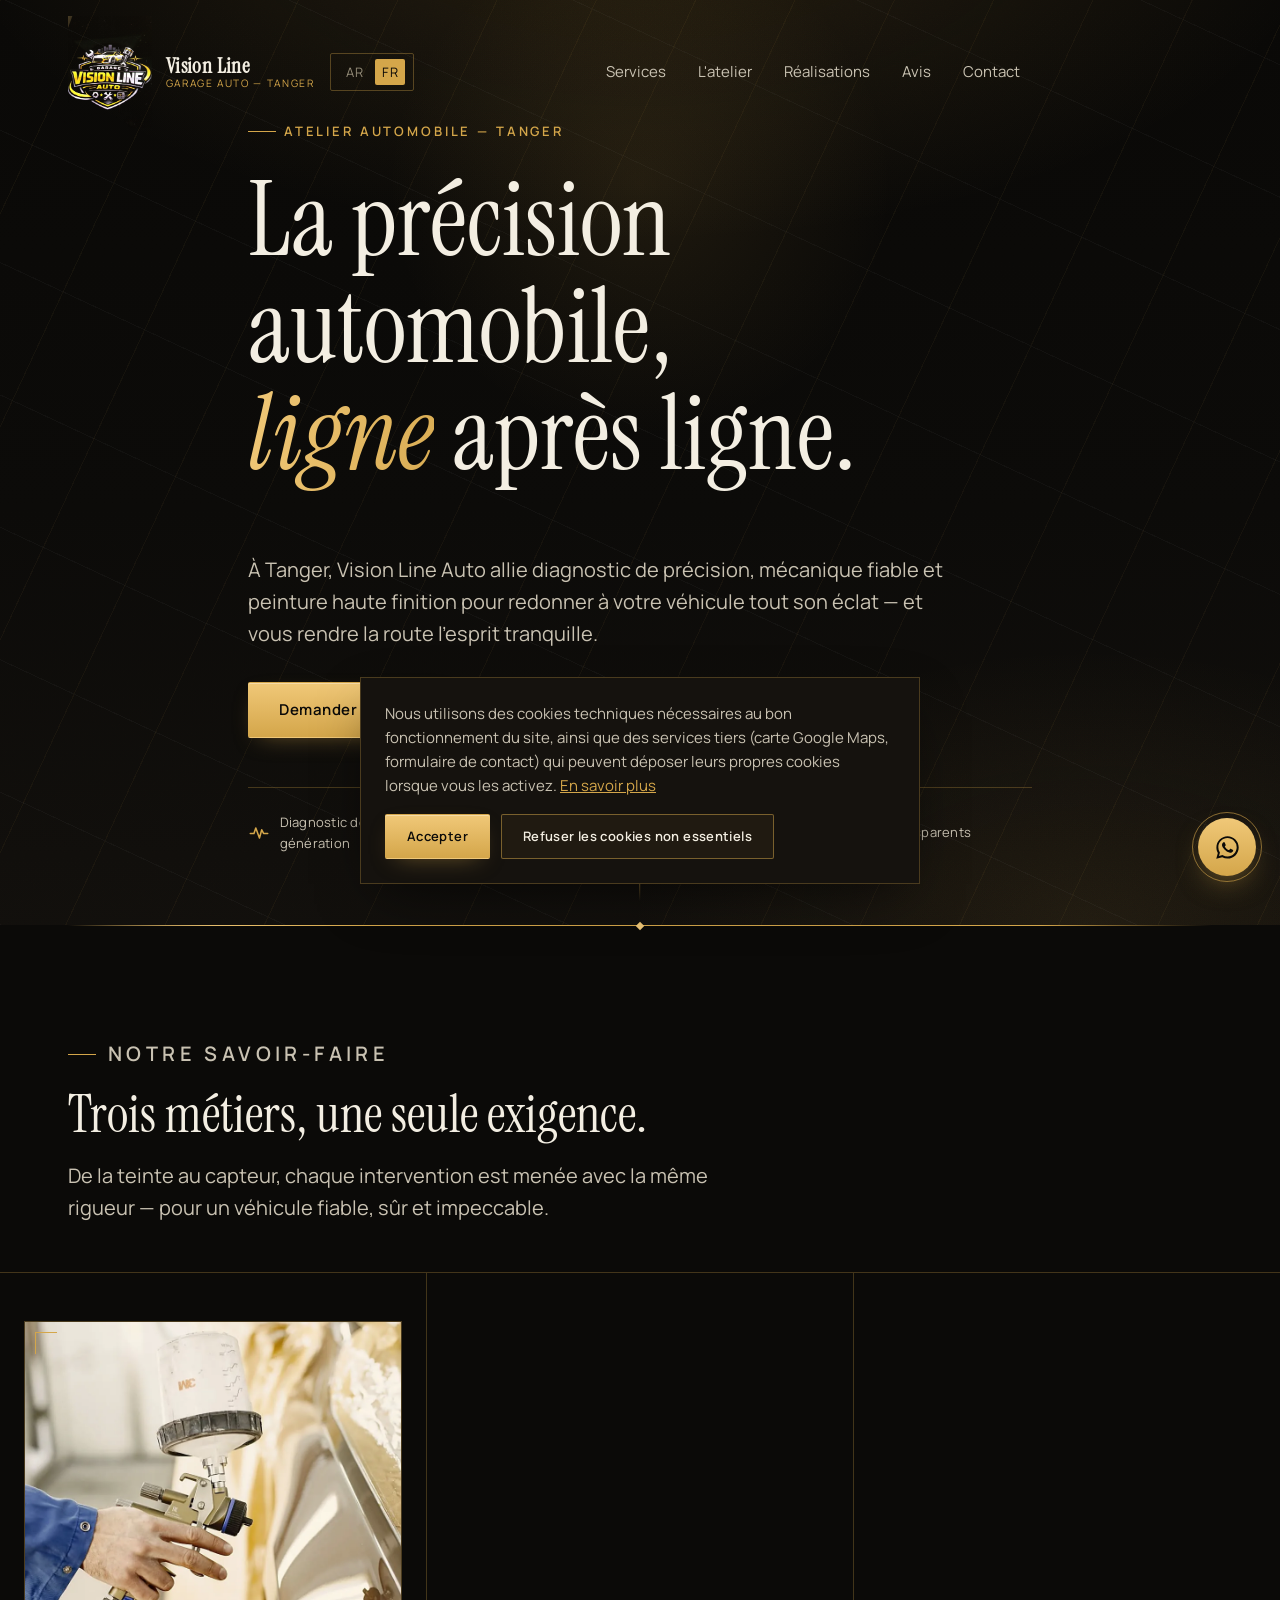
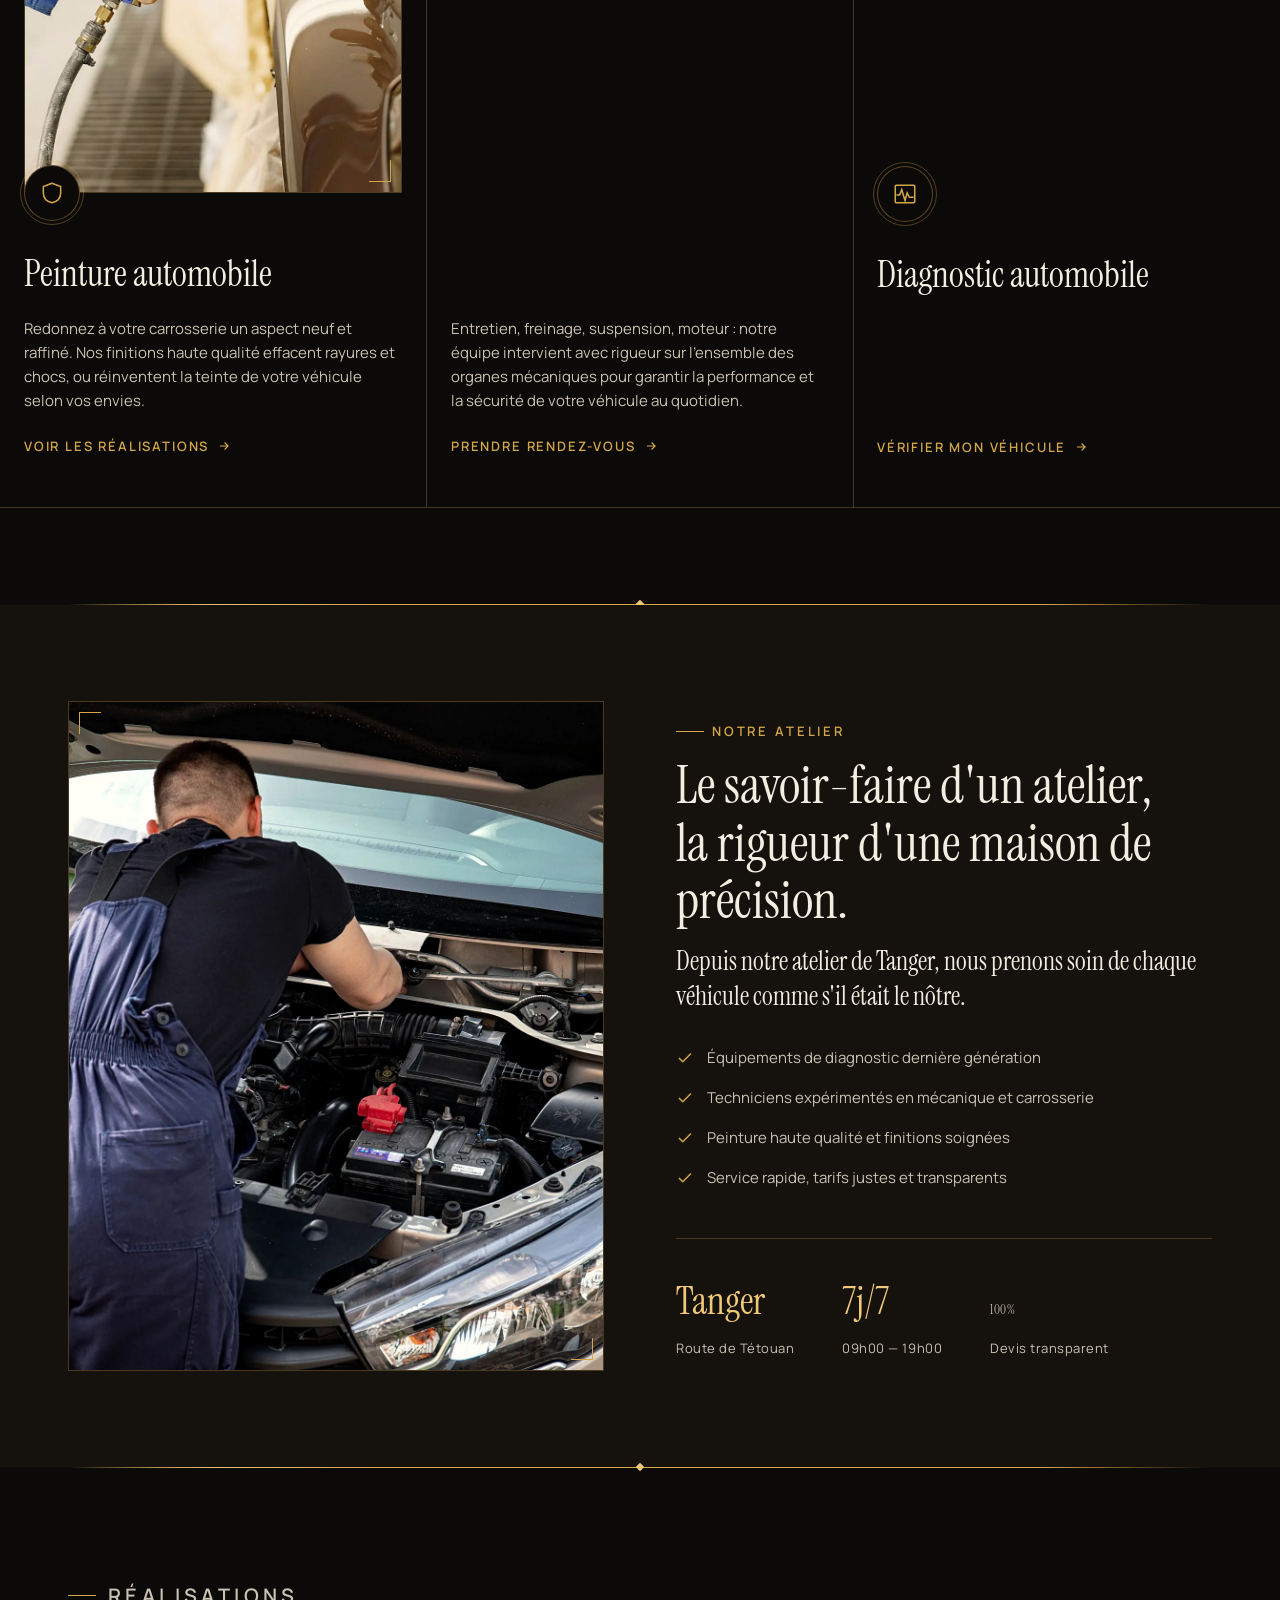
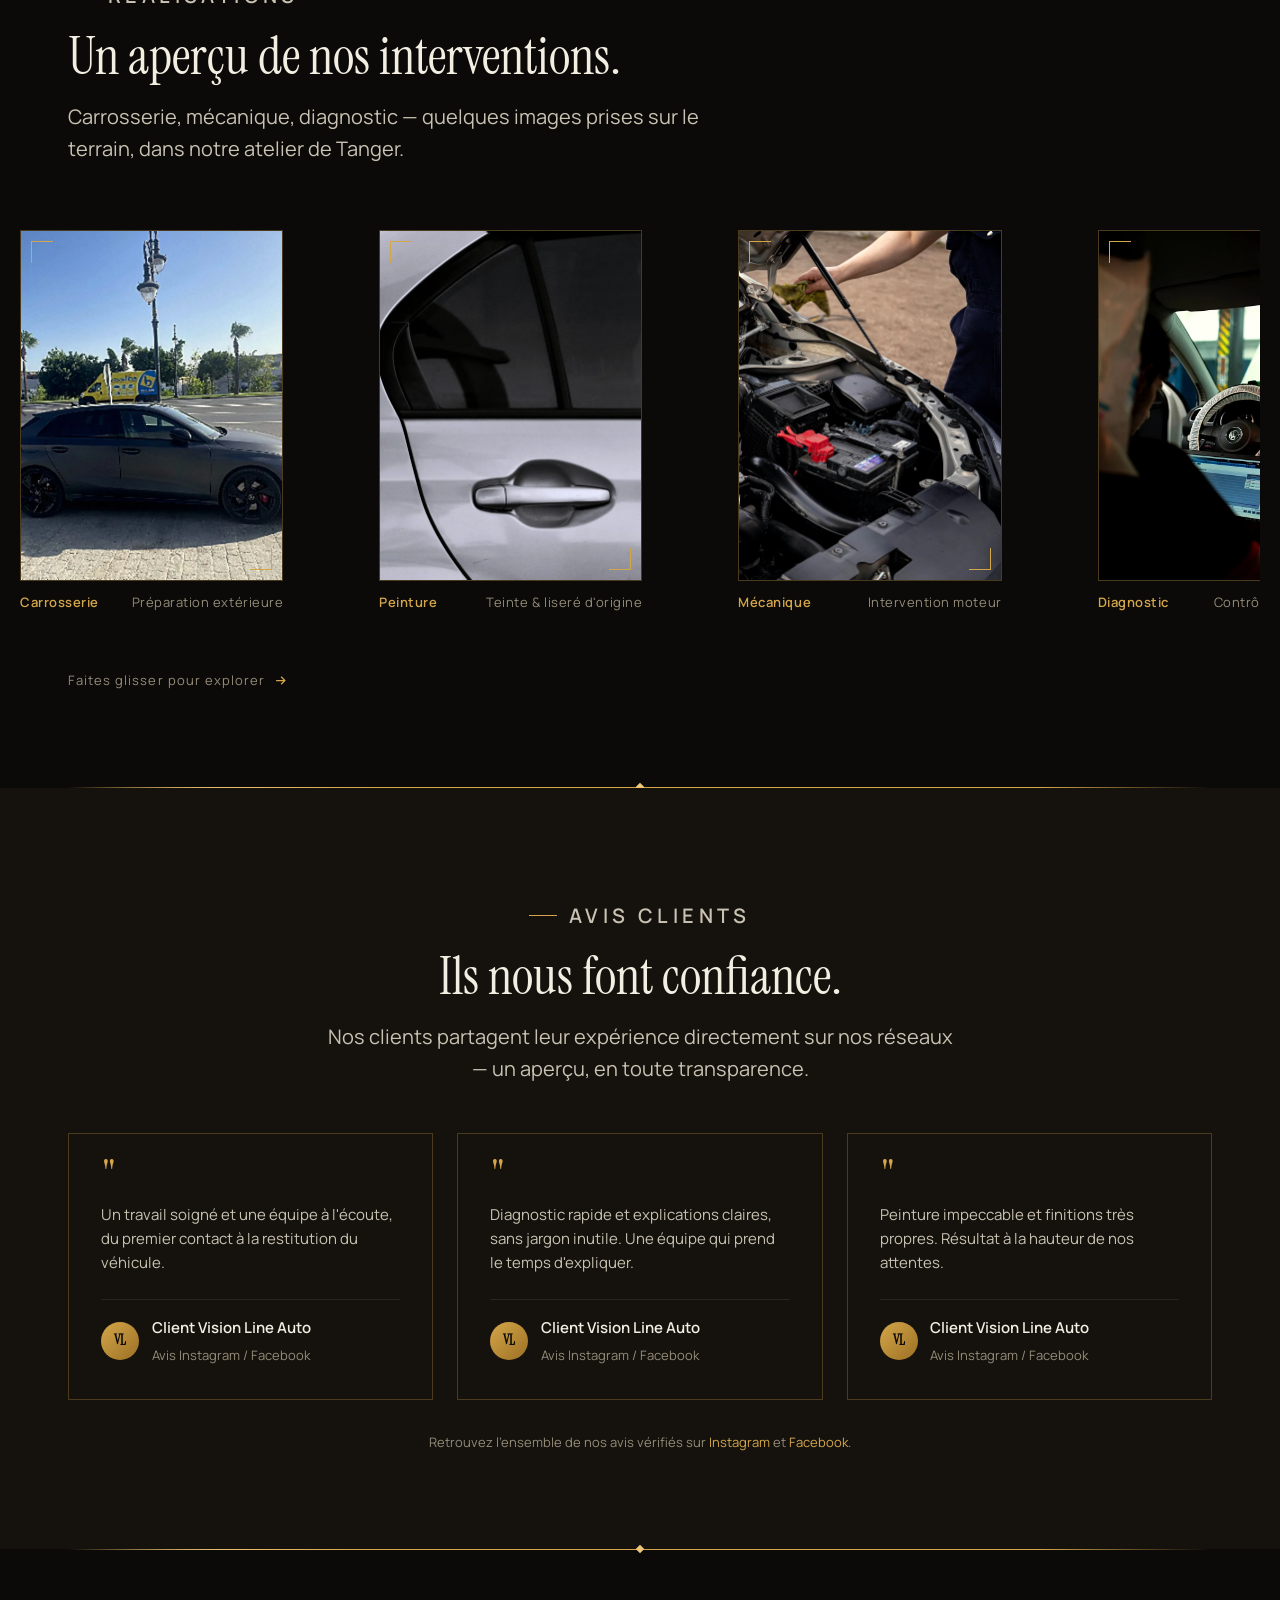
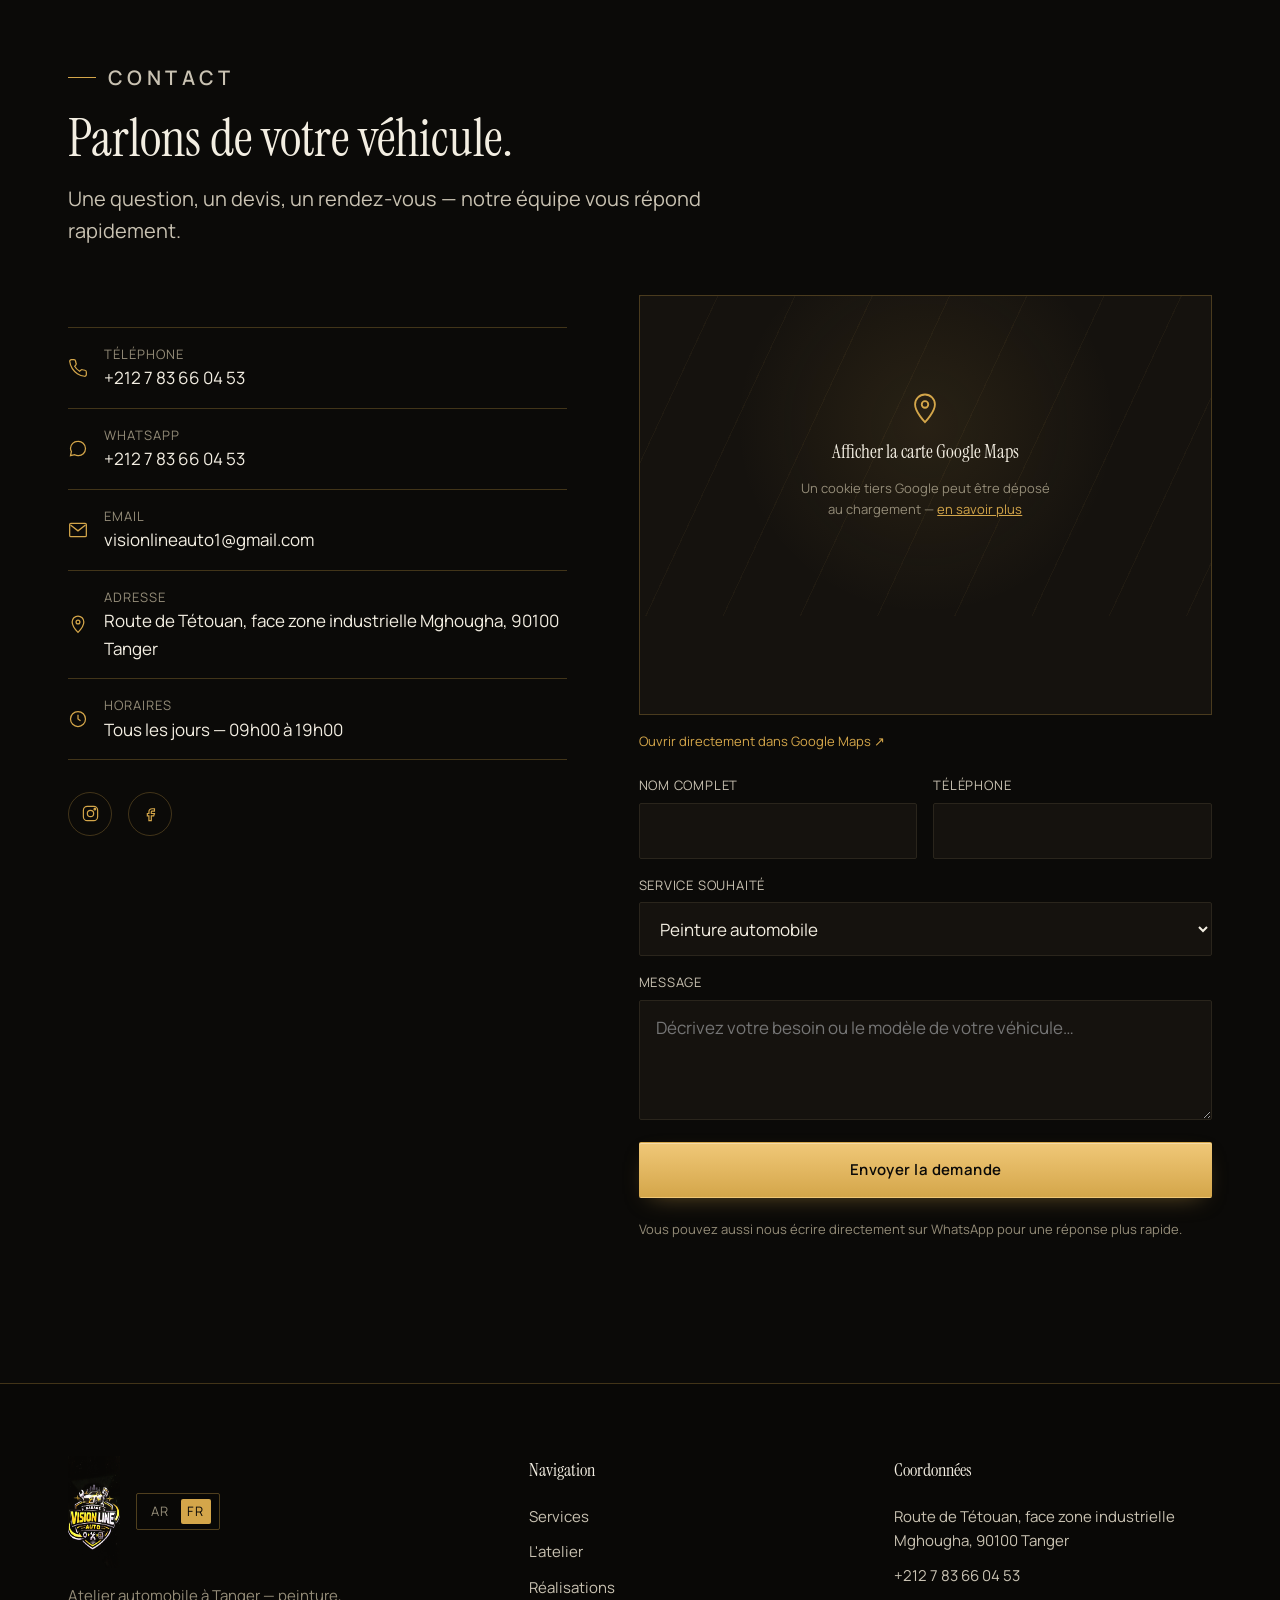
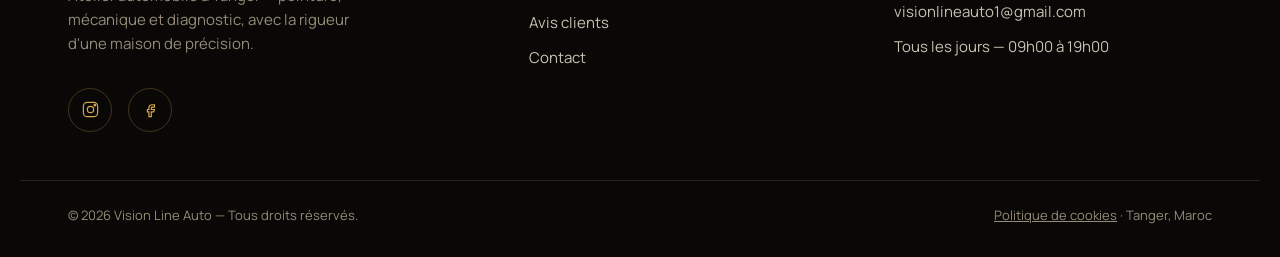
==== commit 2801aaed: "Anime les photos au scroll (fondu + léger zoom) et optimise les images (WebP, compression) pour la p" ====
--- a/index.html
+++ b/index.html
@@ -69,7 +69,7 @@
   <div class="container header-inner">
     <div class="brand-group">
       <a href="#top" class="brand" aria-label="Vision Line Auto — Accueil">
-        <span class="brand-mark"><img src="assets/images/logo/logo-md.png" alt="Vision Line Auto" width="42" height="55"></span>
+        <span class="brand-mark"><picture><source srcset="assets/images/logo/logo-md.webp" type="image/webp"><img src="assets/images/logo/logo-md.png" alt="Vision Line Auto" width="42" height="55" decoding="async"></picture></span>
         <span class="brand-word"><strong>Vision Line</strong><span>Garage Auto — Tanger</span></span>
       </a>
       <div class="lang-switch" aria-label="Choix de la langue">
@@ -157,8 +157,11 @@
     </div>
     <div class="services-grid reveal-stagger" data-reveal-group>
       <article class="service-card">
-        <div class="framed service-photo">
-          <img src="assets/images/real/service-peinture-pistolet.jpg" alt="Application de peinture au pistolet sur une carrosserie" loading="lazy" width="854" height="1280">
+        <div class="framed service-photo photo-reveal">
+          <picture>
+            <source srcset="assets/images/real/service-peinture-pistolet.webp" type="image/webp">
+            <img src="assets/images/real/service-peinture-pistolet.jpg" alt="Application de peinture au pistolet sur une carrosserie" loading="lazy" decoding="async" width="854" height="1280">
+          </picture>
         </div>
         <div class="service-icon">
           <svg viewBox="0 0 24 24" fill="none" stroke="currentColor" stroke-width="1.4"><path d="M12 3 4 6v6c0 5 3.5 8 8 9 4.5-1 8-4 8-9V6l-8-3Z"/></svg>
@@ -170,8 +173,11 @@
         </a>
       </article>
       <article class="service-card">
-        <div class="framed service-photo">
-          <img src="assets/images/real/service-mecanique-transmission.jpg" alt="Intervention mécanique sous véhicule, boîte de vitesses" loading="lazy" width="960" height="1280">
+        <div class="framed service-photo photo-reveal">
+          <picture>
+            <source srcset="assets/images/real/service-mecanique-transmission.webp" type="image/webp">
+            <img src="assets/images/real/service-mecanique-transmission.jpg" alt="Intervention mécanique sous véhicule, boîte de vitesses" loading="lazy" decoding="async" width="960" height="1280">
+          </picture>
         </div>
         <div class="service-icon">
           <svg viewBox="0 0 24 24" fill="none" stroke="currentColor" stroke-width="1.4"><circle cx="12" cy="12" r="3"/><path d="M19.4 15a1.7 1.7 0 0 0 .3 1.9l.1.1a2 2 0 1 1-2.8 2.8l-.1-.1a1.7 1.7 0 0 0-1.9-.3 1.7 1.7 0 0 0-1 1.5V21a2 2 0 1 1-4 0v-.1a1.7 1.7 0 0 0-1.1-1.6 1.7 1.7 0 0 0-1.9.3l-.1.1a2 2 0 1 1-2.8-2.8l.1-.1a1.7 1.7 0 0 0 .3-1.9 1.7 1.7 0 0 0-1.5-1H3a2 2 0 1 1 0-4h.1a1.7 1.7 0 0 0 1.6-1.1 1.7 1.7 0 0 0-.3-1.9l-.1-.1a2 2 0 1 1 2.8-2.8l.1.1a1.7 1.7 0 0 0 1.9.3H9a1.7 1.7 0 0 0 1-1.5V3a2 2 0 1 1 4 0v.1a1.7 1.7 0 0 0 1 1.5 1.7 1.7 0 0 0 1.9-.3l.1-.1a2 2 0 1 1 2.8 2.8l-.1.1a1.7 1.7 0 0 0-.3 1.9V9a1.7 1.7 0 0 0 1.5 1H21a2 2 0 1 1 0 4h-.1a1.7 1.7 0 0 0-1.5 1Z"/></svg>
@@ -183,8 +189,11 @@
         </a>
       </article>
       <article class="service-card">
-        <div class="framed service-photo">
-          <img src="assets/images/real/service-diagnostic-obd.jpg" alt="Diagnostic électronique OBD à bord du véhicule" loading="lazy" width="854" height="1280">
+        <div class="framed service-photo photo-reveal">
+          <picture>
+            <source srcset="assets/images/real/service-diagnostic-obd.webp" type="image/webp">
+            <img src="assets/images/real/service-diagnostic-obd.jpg" alt="Diagnostic électronique OBD à bord du véhicule" loading="lazy" decoding="async" width="854" height="1280">
+          </picture>
         </div>
         <div class="service-icon">
           <svg viewBox="0 0 24 24" fill="none" stroke="currentColor" stroke-width="1.4"><path d="M4 13h3l2-5 3 10 2-7 2 4h4"/><rect x="3" y="4" width="18" height="16" rx="1"/></svg>
@@ -204,8 +213,11 @@
   <section id="atelier" class="bg-ink">
     <div class="container about-grid">
       <div class="about-media reveal">
-        <div class="framed">
-          <img src="assets/images/real/atelier-technicien-capot.jpg" alt="Technicien Vision Line Auto intervenant sous le capot d'un véhicule à Tanger" loading="lazy" width="1120" height="1400">
+        <div class="framed photo-reveal">
+          <picture>
+            <source srcset="assets/images/real/atelier-technicien-capot.webp" type="image/webp">
+            <img src="assets/images/real/atelier-technicien-capot.jpg" alt="Technicien Vision Line Auto intervenant sous le capot d'un véhicule à Tanger" loading="lazy" decoding="async" width="1120" height="1400">
+          </picture>
         </div>
       </div>
       <div class="about-text reveal">
@@ -241,27 +253,57 @@
     <div class="container">
       <div class="gallery-strip reveal" data-gallery>
         <figure class="gallery-item">
-          <div class="framed"><img src="assets/images/real/atelier-vehicule-exterieur.jpg" alt="Véhicule pris en charge par Vision Line Auto avant intervention" loading="lazy" width="660" height="774"></div>
+          <div class="framed photo-reveal">
+            <picture>
+              <source srcset="assets/images/real/atelier-vehicule-exterieur.webp" type="image/webp">
+              <img src="assets/images/real/atelier-vehicule-exterieur.jpg" alt="Véhicule pris en charge par Vision Line Auto avant intervention" loading="lazy" decoding="async" width="660" height="774">
+            </picture>
+          </div>
           <figcaption class="cap"><b>Carrosserie</b><span>Préparation extérieure</span></figcaption>
         </figure>
         <figure class="gallery-item">
-          <div class="framed"><img src="assets/images/real/atelier-carrosserie-teinte.jpg" alt="Détail de portière et finition carrosserie après reprise de teinte" loading="lazy" width="1050" height="1400"></div>
+          <div class="framed photo-reveal">
+            <picture>
+              <source srcset="assets/images/real/atelier-carrosserie-teinte.webp" type="image/webp">
+              <img src="assets/images/real/atelier-carrosserie-teinte.jpg" alt="Détail de portière et finition carrosserie après reprise de teinte" loading="lazy" decoding="async" width="1050" height="1400">
+            </picture>
+          </div>
           <figcaption class="cap"><b>Peinture</b><span>Teinte &amp; liseré d'origine</span></figcaption>
         </figure>
         <figure class="gallery-item">
-          <div class="framed"><img src="assets/images/real/atelier-mecanique-intervention.jpg" alt="Technicien nettoyant le compartiment moteur lors d'une intervention mécanique" loading="lazy" width="1050" height="1400"></div>
+          <div class="framed photo-reveal">
+            <picture>
+              <source srcset="assets/images/real/atelier-mecanique-intervention.webp" type="image/webp">
+              <img src="assets/images/real/atelier-mecanique-intervention.jpg" alt="Technicien nettoyant le compartiment moteur lors d'une intervention mécanique" loading="lazy" decoding="async" width="1050" height="1400">
+            </picture>
+          </div>
           <figcaption class="cap"><b>Mécanique</b><span>Intervention moteur</span></figcaption>
         </figure>
         <figure class="gallery-item">
-          <div class="framed"><img src="assets/images/real/service-diagnostic-obd.jpg" alt="Contrôle diagnostic électronique à bord du véhicule" loading="lazy" width="854" height="1280"></div>
+          <div class="framed photo-reveal">
+            <picture>
+              <source srcset="assets/images/real/service-diagnostic-obd.webp" type="image/webp">
+              <img src="assets/images/real/service-diagnostic-obd.jpg" alt="Contrôle diagnostic électronique à bord du véhicule" loading="lazy" decoding="async" width="854" height="1280">
+            </picture>
+          </div>
           <figcaption class="cap"><b>Diagnostic</b><span>Contrôle électronique</span></figcaption>
         </figure>
         <figure class="gallery-item">
-          <div class="framed"><img src="assets/images/real/atelier-finition-optique.jpg" alt="Détail de finition carrosserie et optique avant" loading="lazy" width="1050" height="1400"></div>
+          <div class="framed photo-reveal">
+            <picture>
+              <source srcset="assets/images/real/atelier-finition-optique.webp" type="image/webp">
+              <img src="assets/images/real/atelier-finition-optique.jpg" alt="Détail de finition carrosserie et optique avant" loading="lazy" decoding="async" width="1050" height="1400">
+            </picture>
+          </div>
           <figcaption class="cap"><b>Finition</b><span>Détail optique</span></figcaption>
         </figure>
         <figure class="gallery-item">
-          <div class="framed"><img src="assets/images/real/service-mecanique-transmission.jpg" alt="Contrôle et entretien de la transmission" loading="lazy" width="960" height="1280"></div>
+          <div class="framed photo-reveal">
+            <picture>
+              <source srcset="assets/images/real/service-mecanique-transmission.webp" type="image/webp">
+              <img src="assets/images/real/service-mecanique-transmission.jpg" alt="Contrôle et entretien de la transmission" loading="lazy" decoding="async" width="960" height="1280">
+            </picture>
+          </div>
           <figcaption class="cap"><b>Entretien</b><span>Contrôle &amp; maintenance</span></figcaption>
         </figure>
       </div>
@@ -412,7 +454,7 @@
   <div class="container footer-grid">
     <div class="footer-brand">
       <div class="footer-brand-top">
-        <img src="assets/images/logo/logo-md.png" alt="Vision Line Auto" width="52" height="68">
+        <picture><source srcset="assets/images/logo/logo-md.webp" type="image/webp"><img src="assets/images/logo/logo-md.png" alt="Vision Line Auto" width="52" height="68" loading="lazy" decoding="async"></picture>
         <div class="lang-switch" aria-label="Choix de la langue">
           <a href="ar/index.html">AR</a>
           <a href="index.html" class="active" aria-current="page">FR</a>
--- a/assets/css/style.css
+++ b/assets/css/style.css
@@ -178,6 +178,7 @@
   overflow: hidden;
   background: var(--ink);
 }
+.framed picture { display: block; width: 100%; height: 100%; }
 .framed img { width: 100%; height: 100%; object-fit: cover; }
 .framed::before, .framed::after,
 .framed .corner-tl, .framed .corner-br {
@@ -458,8 +459,23 @@
 .reveal-stagger.in-view > *:nth-child(2) { transition-delay: 0.16s; }
 .reveal-stagger.in-view > *:nth-child(3) { transition-delay: 0.27s; }
 .reveal-stagger.in-view > *:nth-child(4) { transition-delay: 0.38s; }
+/* Photo reveal: gentle fade + soft zoom-out as real photos enter the viewport.
+   Applied to the .framed wrapper (not the img) so it never fights the
+   existing hover-zoom transform on the img itself. */
+.photo-reveal {
+  opacity: 0;
+  transform: scale(0.94);
+  transition: opacity 1s var(--ease), transform 1.1s var(--ease);
+}
+.photo-reveal.in-view { opacity: 1; transform: scale(1); }
+.gallery-item:nth-child(2) .photo-reveal.in-view { transition-delay: 0.08s; }
+.gallery-item:nth-child(3) .photo-reveal.in-view { transition-delay: 0.16s; }
+.gallery-item:nth-child(4) .photo-reveal.in-view { transition-delay: 0.24s; }
+.gallery-item:nth-child(5) .photo-reveal.in-view { transition-delay: 0.32s; }
+.gallery-item:nth-child(6) .photo-reveal.in-view { transition-delay: 0.4s; }
+
 @media (prefers-reduced-motion: reduce) {
-  .reveal, .reveal-stagger > * { opacity: 1 !important; transform: none !important; }
+  .reveal, .reveal-stagger > *, .photo-reveal { opacity: 1 !important; transform: none !important; transition-delay: 0s !important; }
 }
 
 /* ---------- Section basics ---------- */
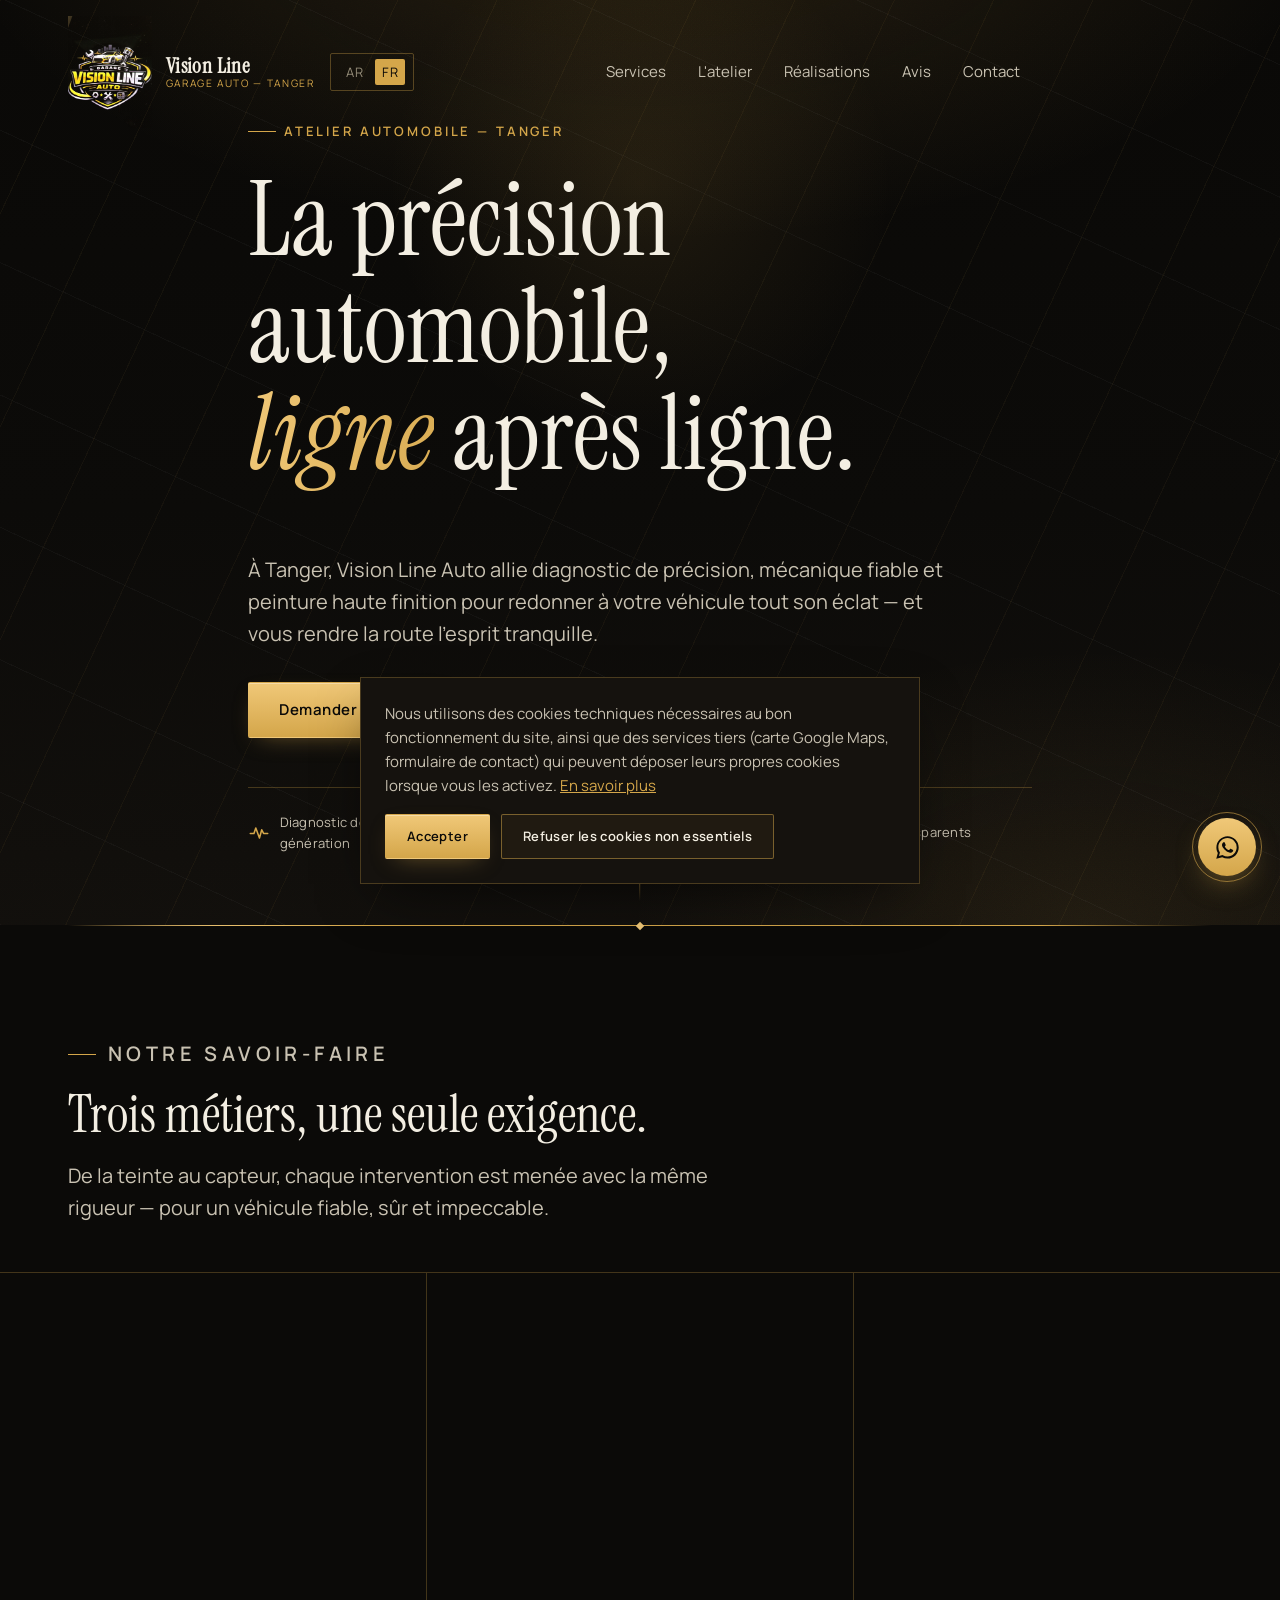
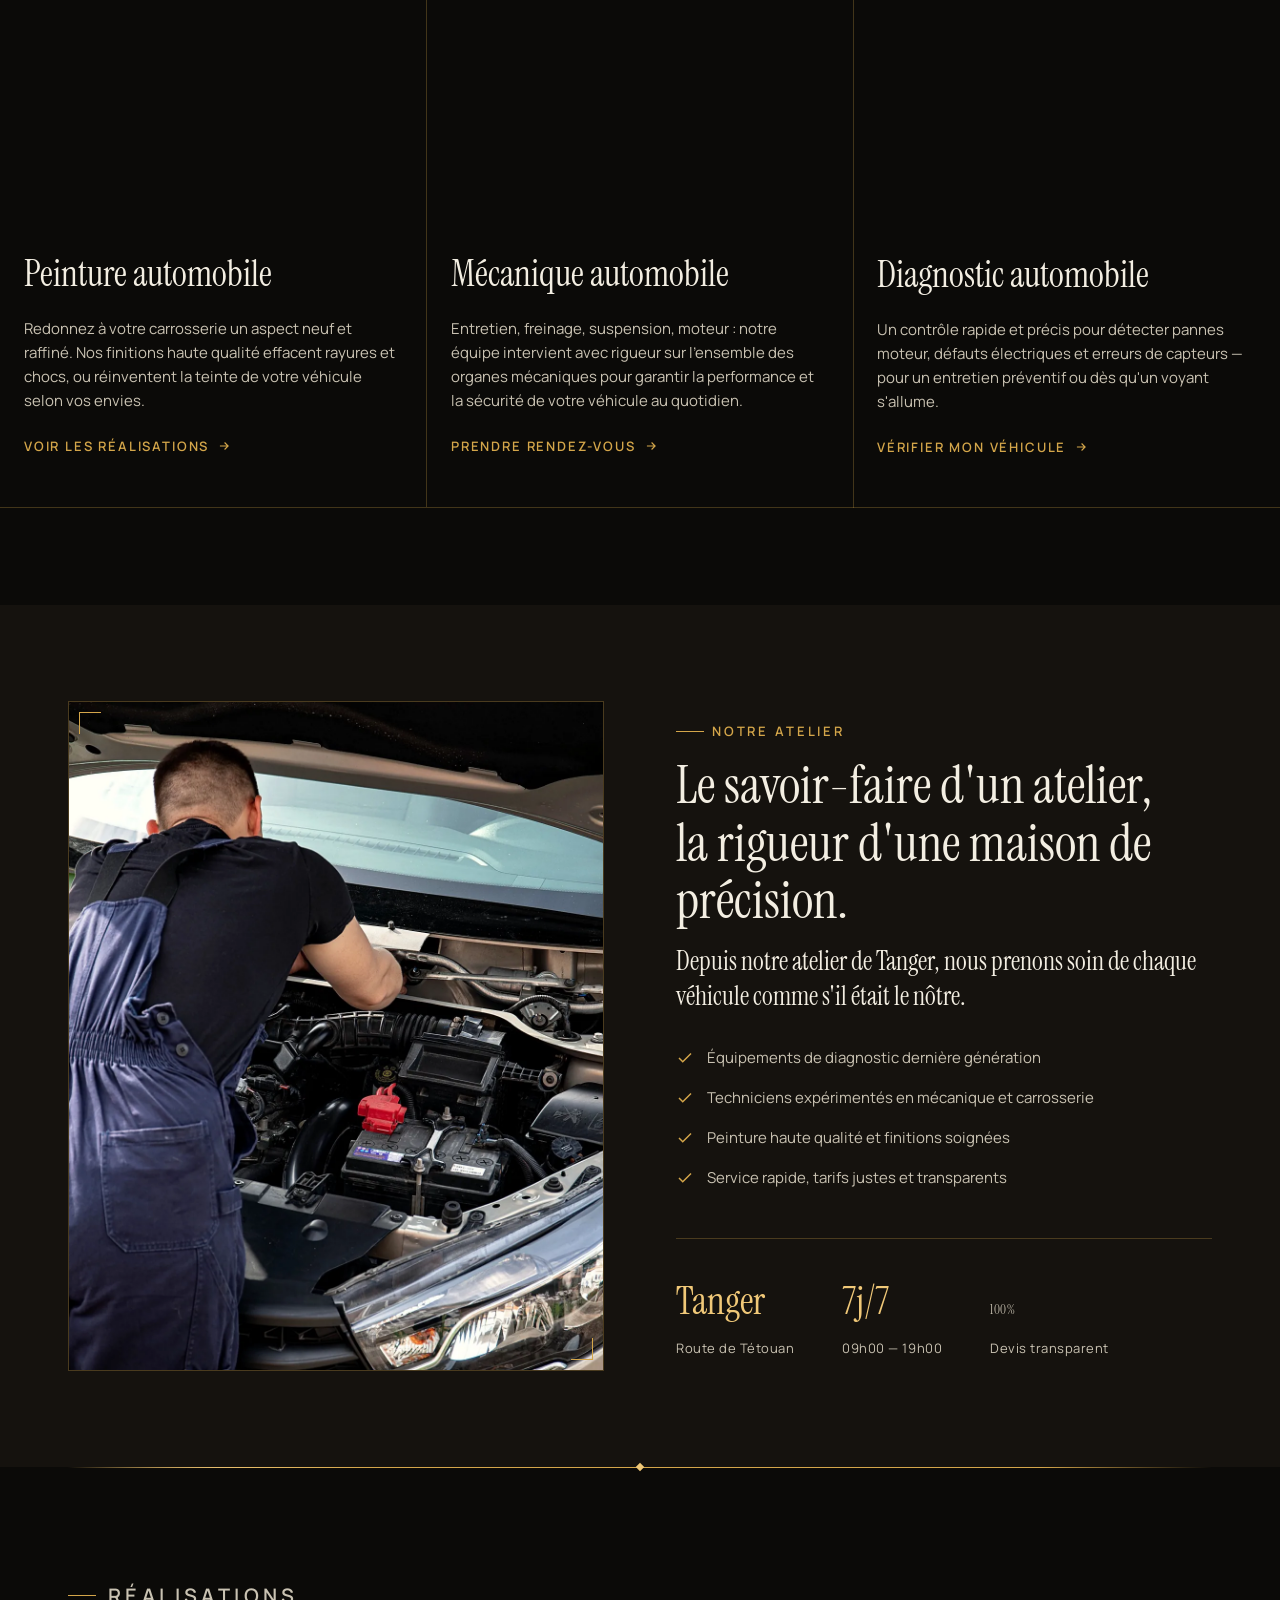
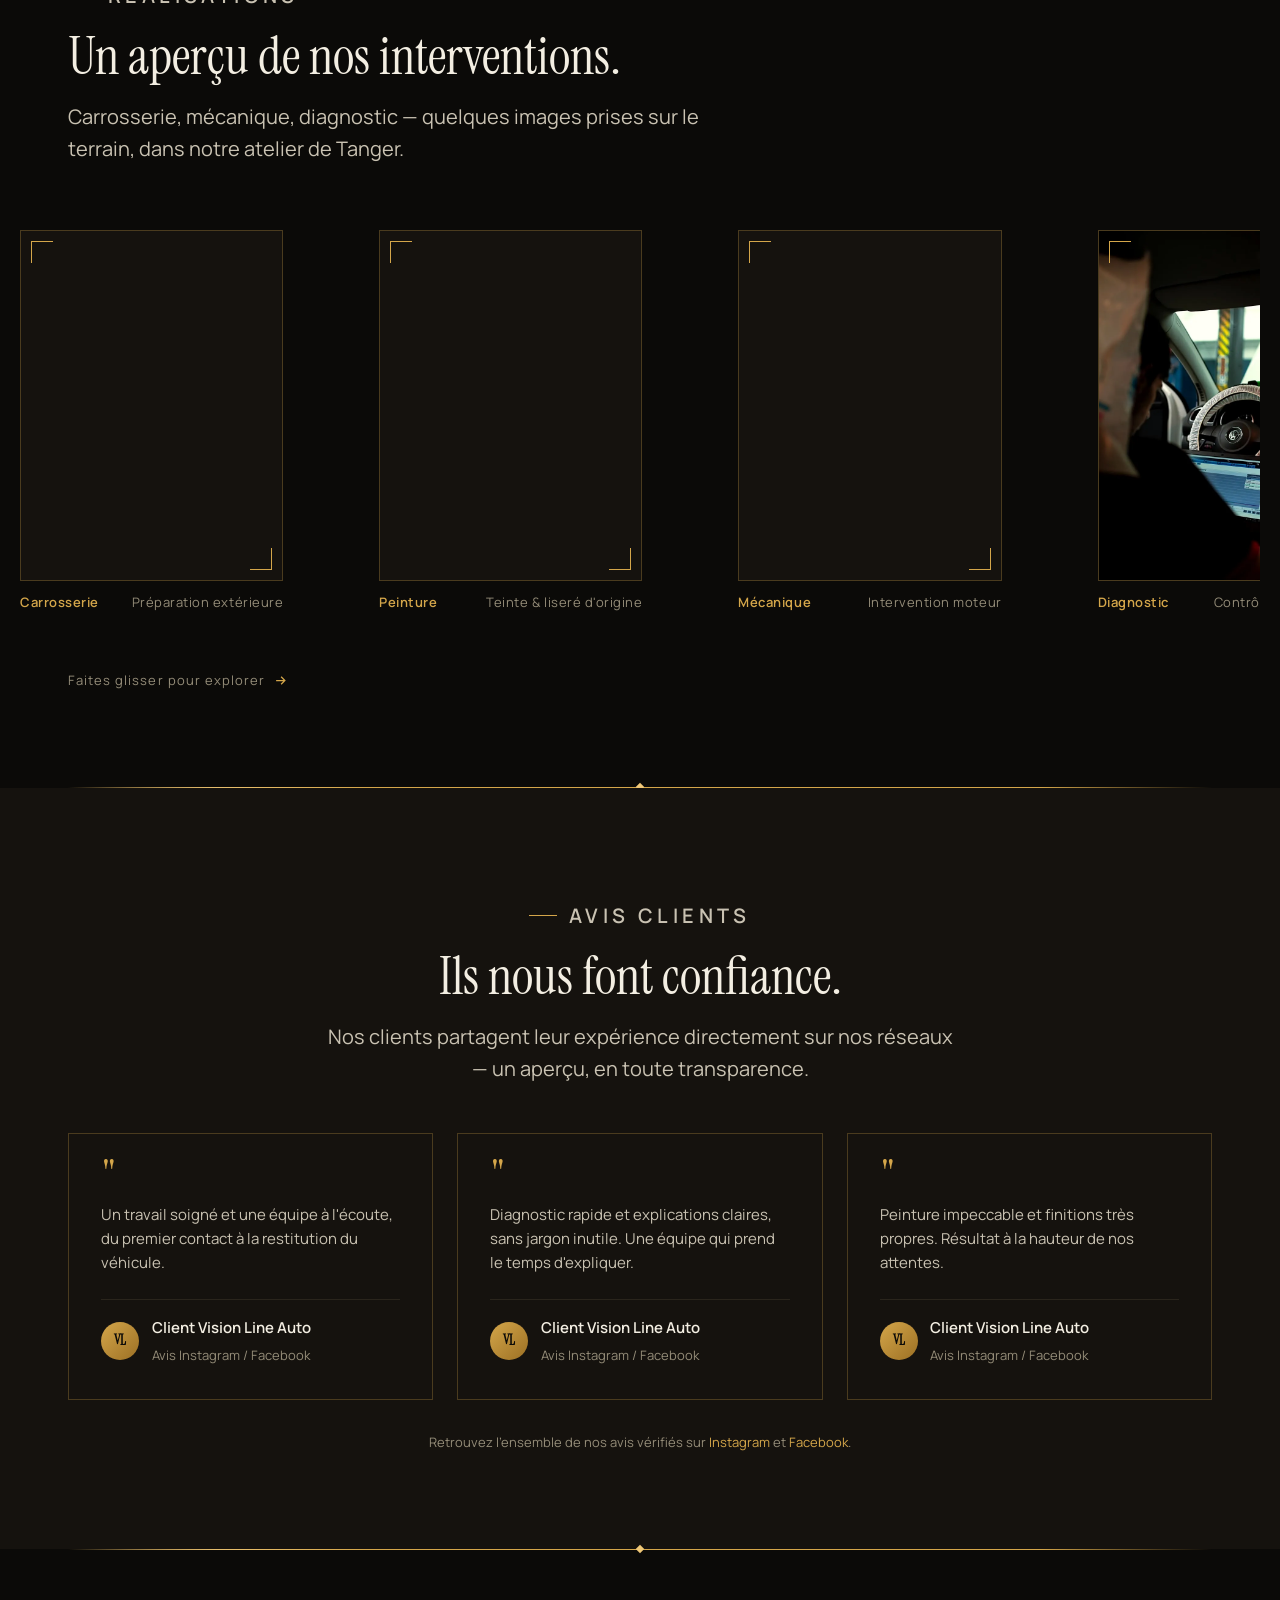
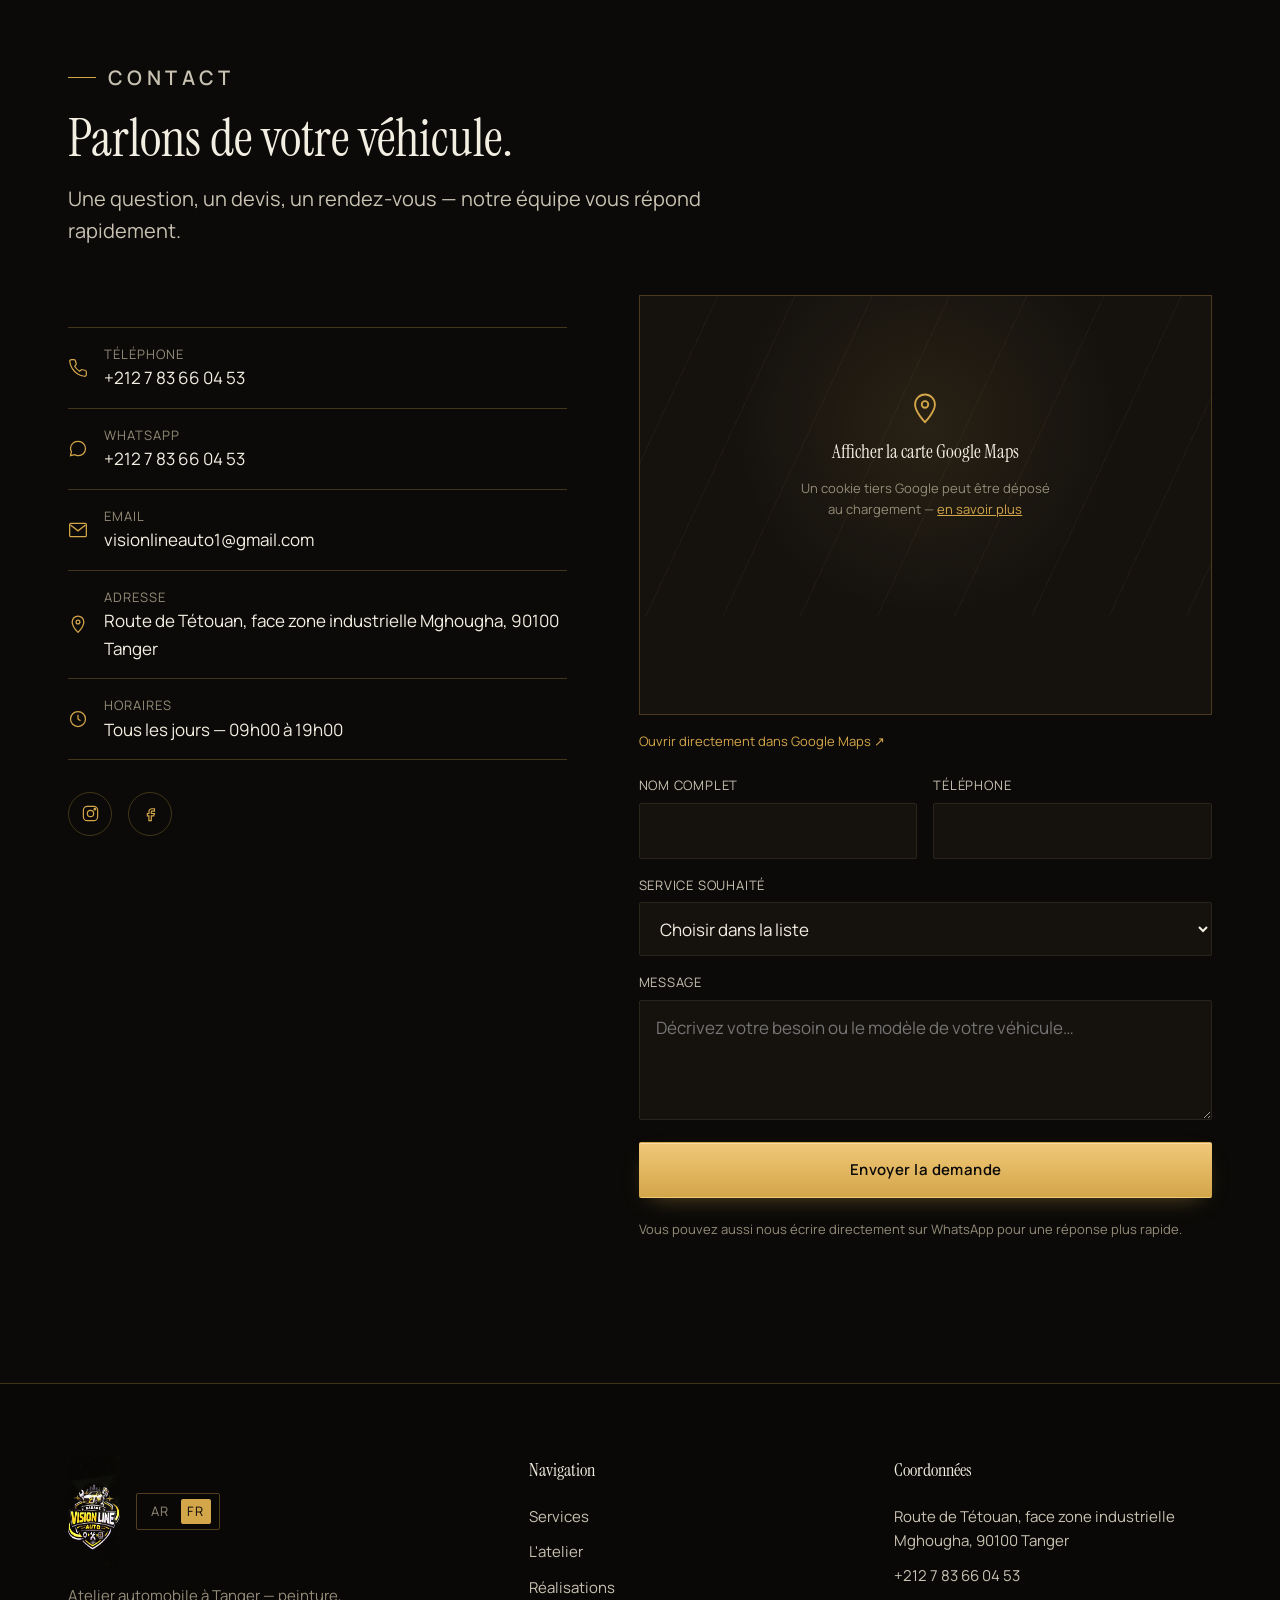
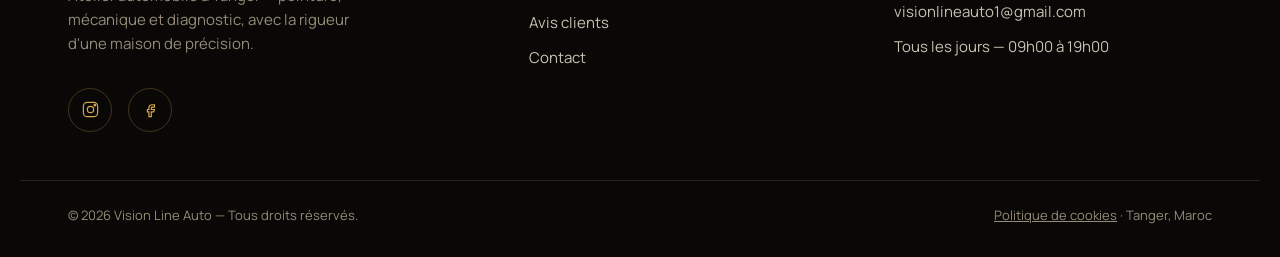
==== commit 37a7c169: "Ajoute une option placeholder « Choisir dans la liste » au champ Service souhaité (FR/AR)" ====
--- a/index.html
+++ b/index.html
@@ -428,7 +428,8 @@
             </div>
             <div class="field">
               <label for="service">Service souhaité</label>
-              <select id="service" name="Service">
+              <select id="service" name="Service" required>
+                <option value="" selected disabled>Choisir dans la liste</option>
                 <option>Peinture automobile</option>
                 <option>Mécanique automobile</option>
                 <option>Diagnostic automobile</option>
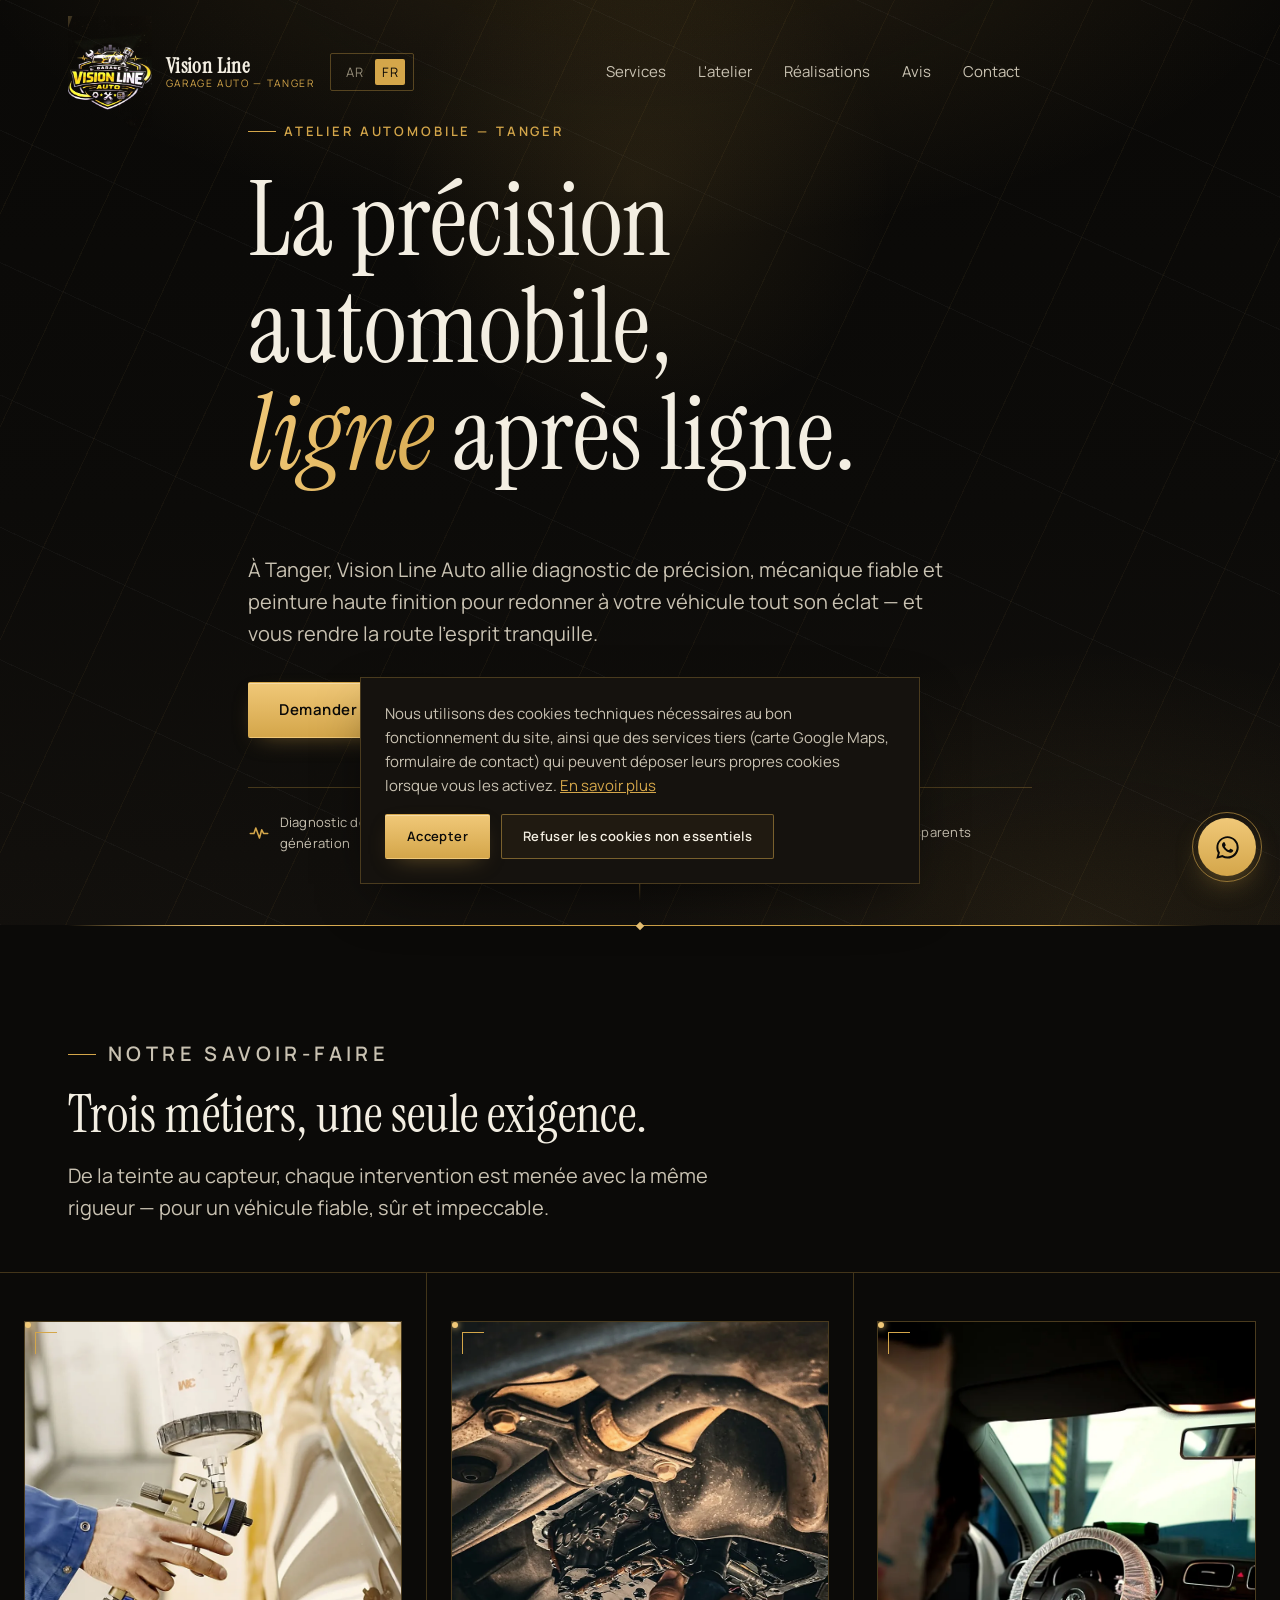
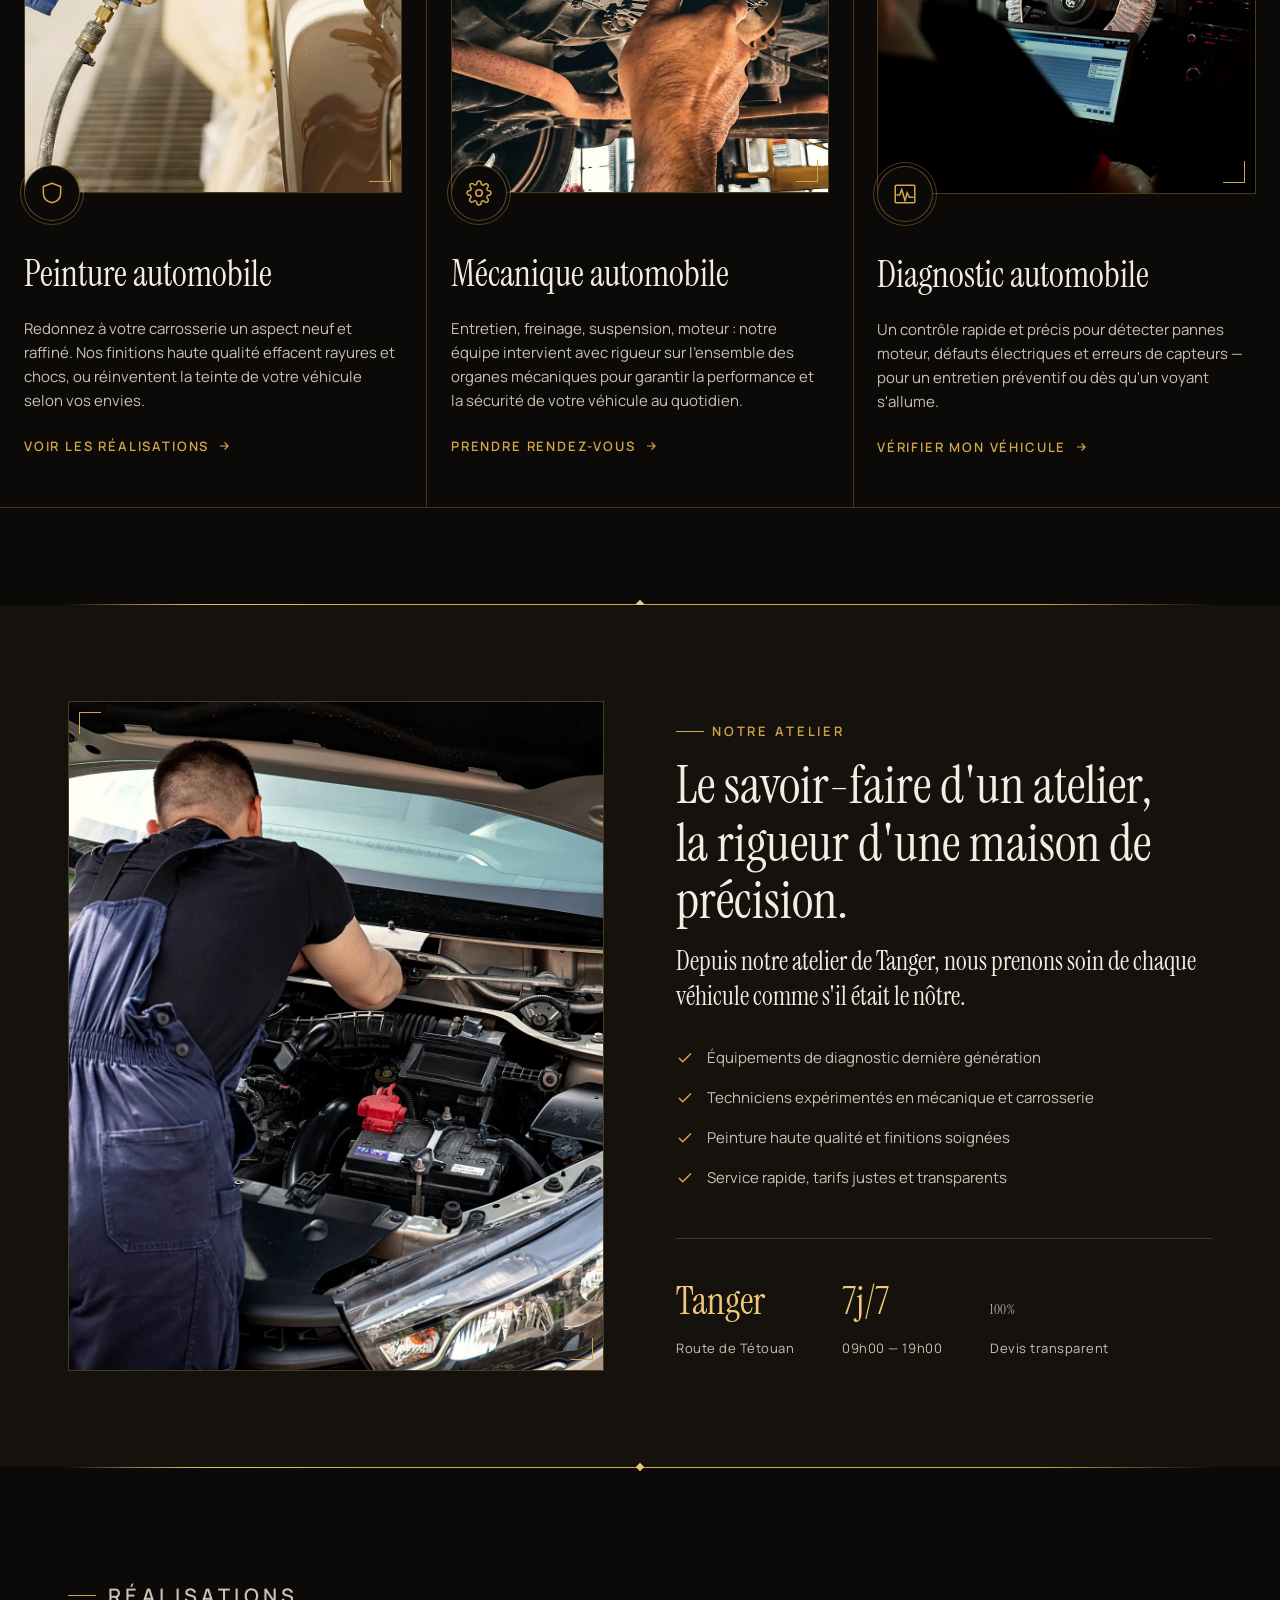
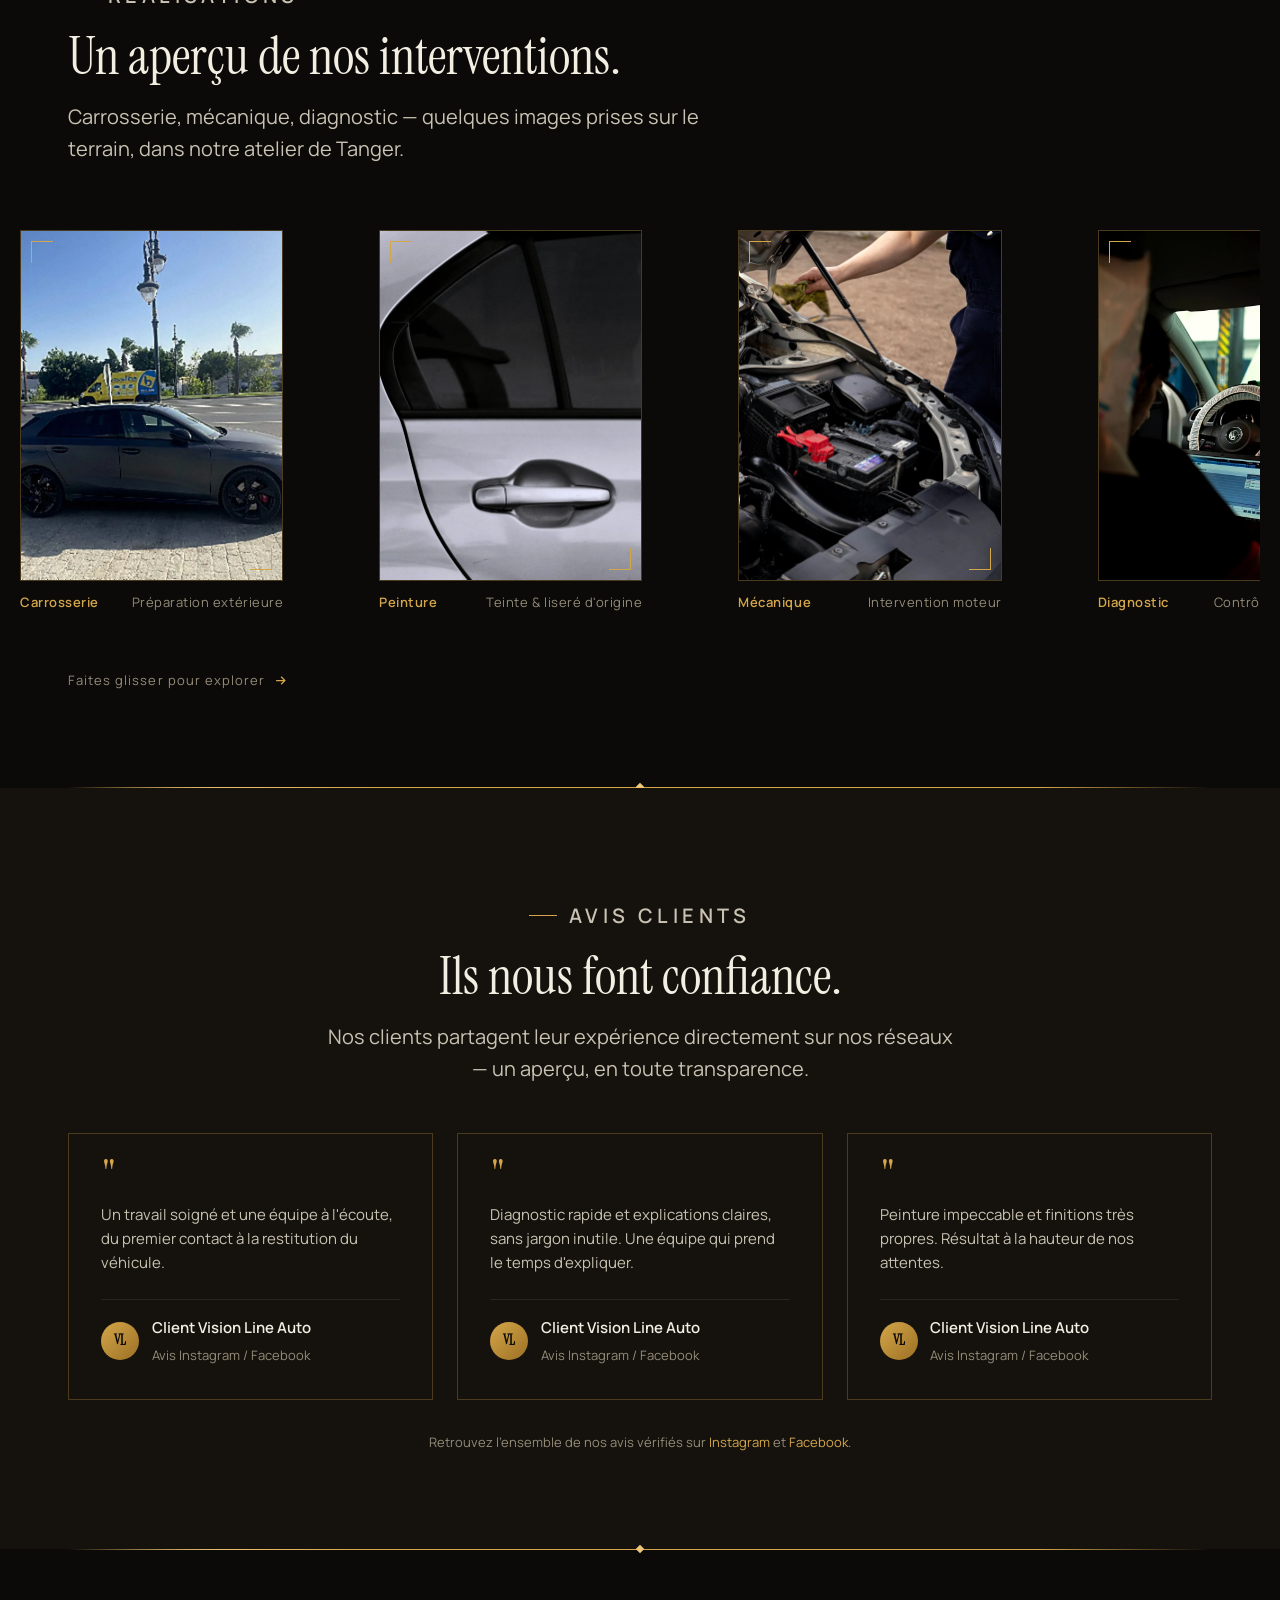
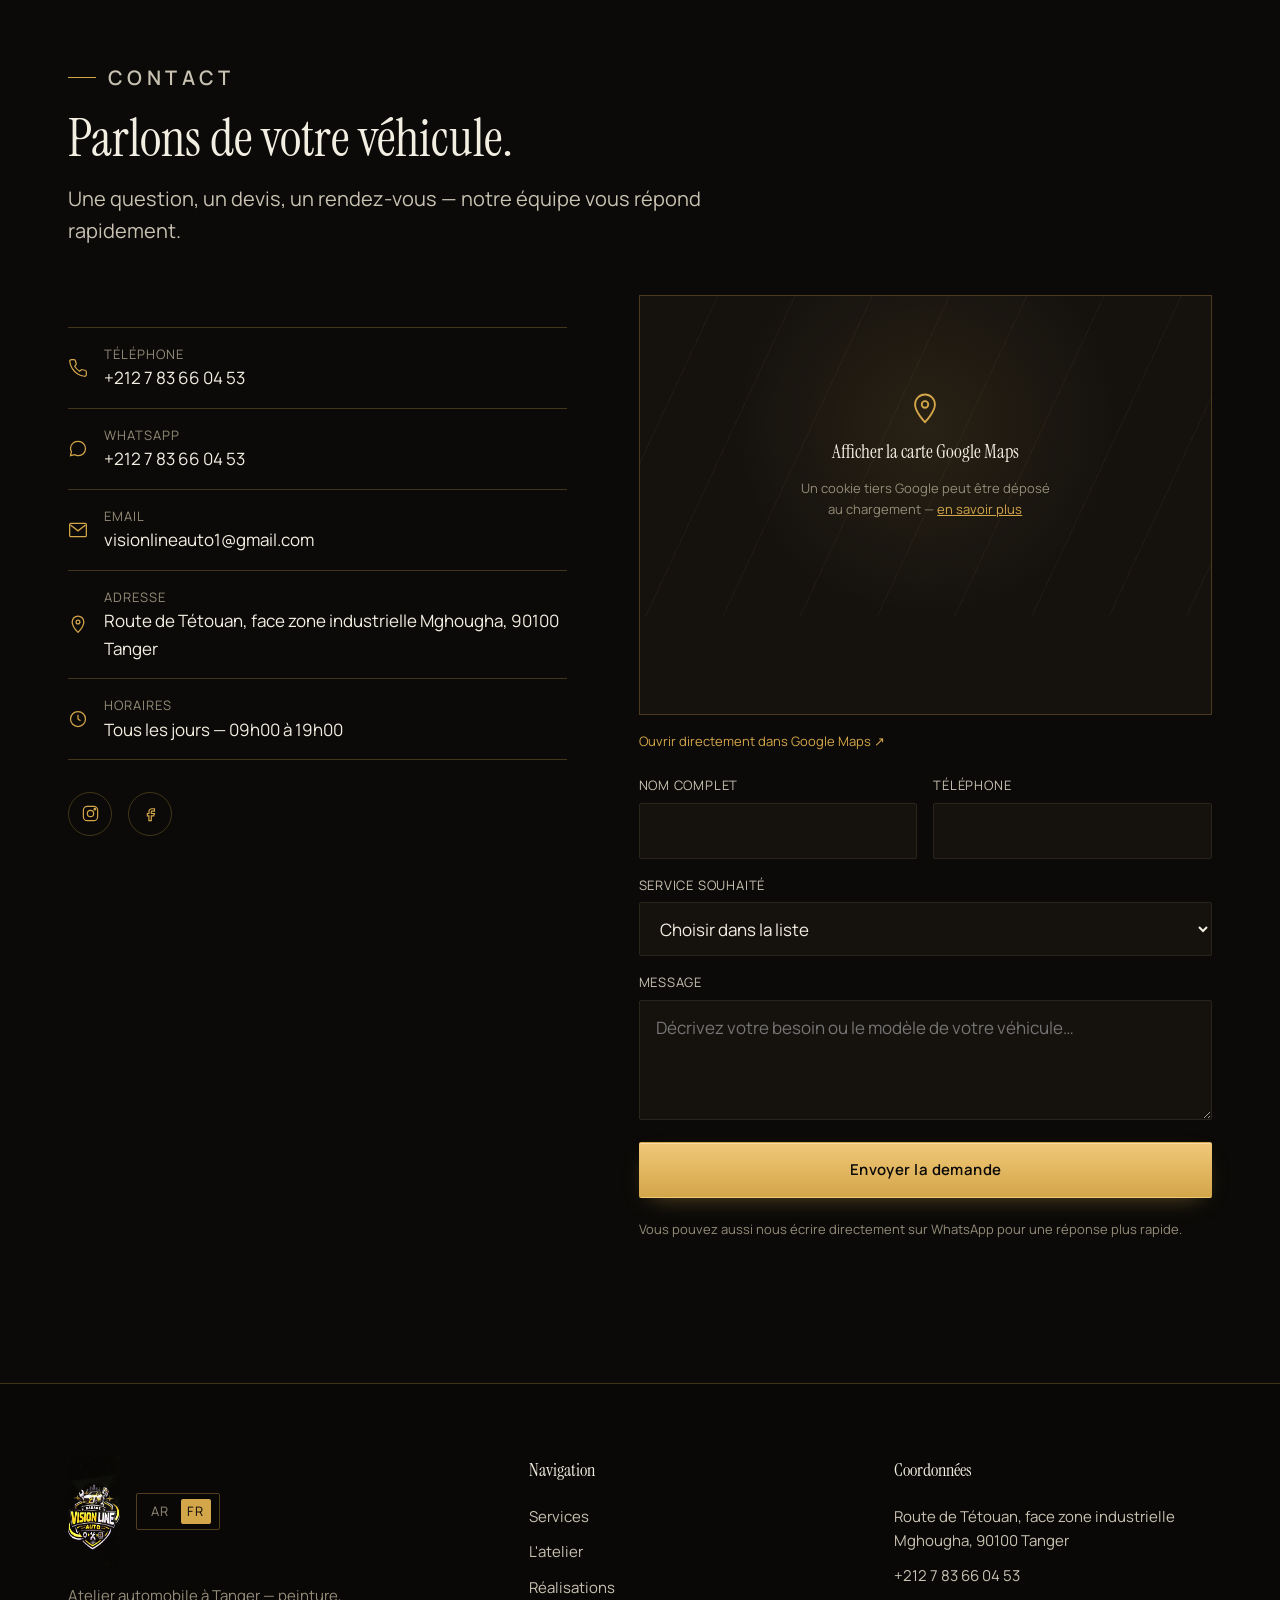
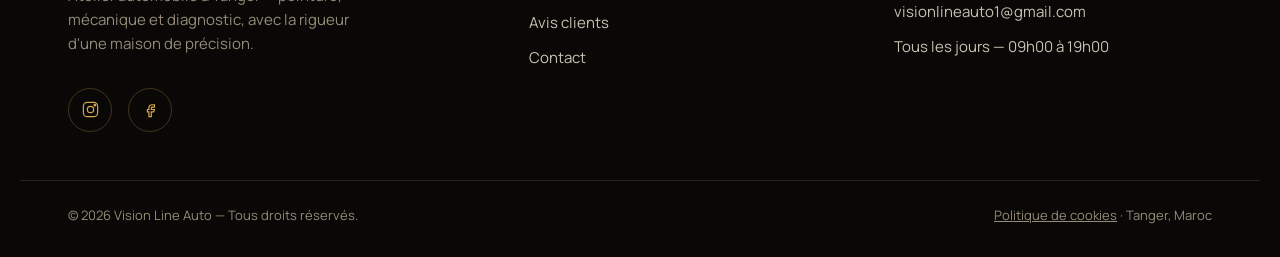
==== commit 32e7c8f1: "Ajoute une petite boule dorée animée qui parcourt le cadre des 3 métiers" ====
--- a/index.html
+++ b/index.html
@@ -162,6 +162,7 @@
             <source srcset="assets/images/real/service-peinture-pistolet.webp" type="image/webp">
             <img src="assets/images/real/service-peinture-pistolet.jpg" alt="Application de peinture au pistolet sur une carrosserie" loading="lazy" decoding="async" width="854" height="1280">
           </picture>
+          <span class="orbit-dot" aria-hidden="true"></span>
         </div>
         <div class="service-icon">
           <svg viewBox="0 0 24 24" fill="none" stroke="currentColor" stroke-width="1.4"><path d="M12 3 4 6v6c0 5 3.5 8 8 9 4.5-1 8-4 8-9V6l-8-3Z"/></svg>
@@ -178,6 +179,7 @@
             <source srcset="assets/images/real/service-mecanique-transmission.webp" type="image/webp">
             <img src="assets/images/real/service-mecanique-transmission.jpg" alt="Intervention mécanique sous véhicule, boîte de vitesses" loading="lazy" decoding="async" width="960" height="1280">
           </picture>
+          <span class="orbit-dot" aria-hidden="true"></span>
         </div>
         <div class="service-icon">
           <svg viewBox="0 0 24 24" fill="none" stroke="currentColor" stroke-width="1.4"><circle cx="12" cy="12" r="3"/><path d="M19.4 15a1.7 1.7 0 0 0 .3 1.9l.1.1a2 2 0 1 1-2.8 2.8l-.1-.1a1.7 1.7 0 0 0-1.9-.3 1.7 1.7 0 0 0-1 1.5V21a2 2 0 1 1-4 0v-.1a1.7 1.7 0 0 0-1.1-1.6 1.7 1.7 0 0 0-1.9.3l-.1.1a2 2 0 1 1-2.8-2.8l.1-.1a1.7 1.7 0 0 0 .3-1.9 1.7 1.7 0 0 0-1.5-1H3a2 2 0 1 1 0-4h.1a1.7 1.7 0 0 0 1.6-1.1 1.7 1.7 0 0 0-.3-1.9l-.1-.1a2 2 0 1 1 2.8-2.8l.1.1a1.7 1.7 0 0 0 1.9.3H9a1.7 1.7 0 0 0 1-1.5V3a2 2 0 1 1 4 0v.1a1.7 1.7 0 0 0 1 1.5 1.7 1.7 0 0 0 1.9-.3l.1-.1a2 2 0 1 1 2.8 2.8l-.1.1a1.7 1.7 0 0 0-.3 1.9V9a1.7 1.7 0 0 0 1.5 1H21a2 2 0 1 1 0 4h-.1a1.7 1.7 0 0 0-1.5 1Z"/></svg>
@@ -194,6 +196,7 @@
             <source srcset="assets/images/real/service-diagnostic-obd.webp" type="image/webp">
             <img src="assets/images/real/service-diagnostic-obd.jpg" alt="Diagnostic électronique OBD à bord du véhicule" loading="lazy" decoding="async" width="854" height="1280">
           </picture>
+          <span class="orbit-dot" aria-hidden="true"></span>
         </div>
         <div class="service-icon">
           <svg viewBox="0 0 24 24" fill="none" stroke="currentColor" stroke-width="1.4"><path d="M4 13h3l2-5 3 10 2-7 2 4h4"/><rect x="3" y="4" width="18" height="16" rx="1"/></svg>
--- a/assets/css/style.css
+++ b/assets/css/style.css
@@ -517,6 +517,34 @@
 .service-photo { aspect-ratio: 4/5; margin-bottom: var(--sp-4); border: var(--border-hair); }
 .service-photo img { filter: saturate(0.92); }
 .service-card:hover .service-photo img { transform: scale(1.045); }
+
+/* Orbit dot: a small gold ball travelling once around the inside edge of
+   each service frame — a quiet, continuous accent echoing "Le Filet d'Or". */
+.orbit-dot {
+  position: absolute;
+  width: 6px;
+  height: 6px;
+  border-radius: 50%;
+  background: var(--gold-bright);
+  box-shadow: 0 0 6px 1px rgba(240, 200, 120, 0.65);
+  top: 0;
+  left: 0;
+  animation: orbit-frame 8s linear infinite;
+  pointer-events: none;
+  z-index: 2;
+}
+.service-card:nth-child(2) .orbit-dot { animation-delay: -2.6s; }
+.service-card:nth-child(3) .orbit-dot { animation-delay: -5.2s; }
+@keyframes orbit-frame {
+  0%   { top: 0; left: 0; }
+  25%  { top: 0; left: calc(100% - 6px); }
+  50%  { top: calc(100% - 6px); left: calc(100% - 6px); }
+  75%  { top: calc(100% - 6px); left: 0; }
+  100% { top: 0; left: 0; }
+}
+@media (prefers-reduced-motion: reduce) {
+  .orbit-dot { display: none; }
+}
 .service-icon {
   width: 56px; height: 56px;
   display: flex; align-items: center; justify-content: center;
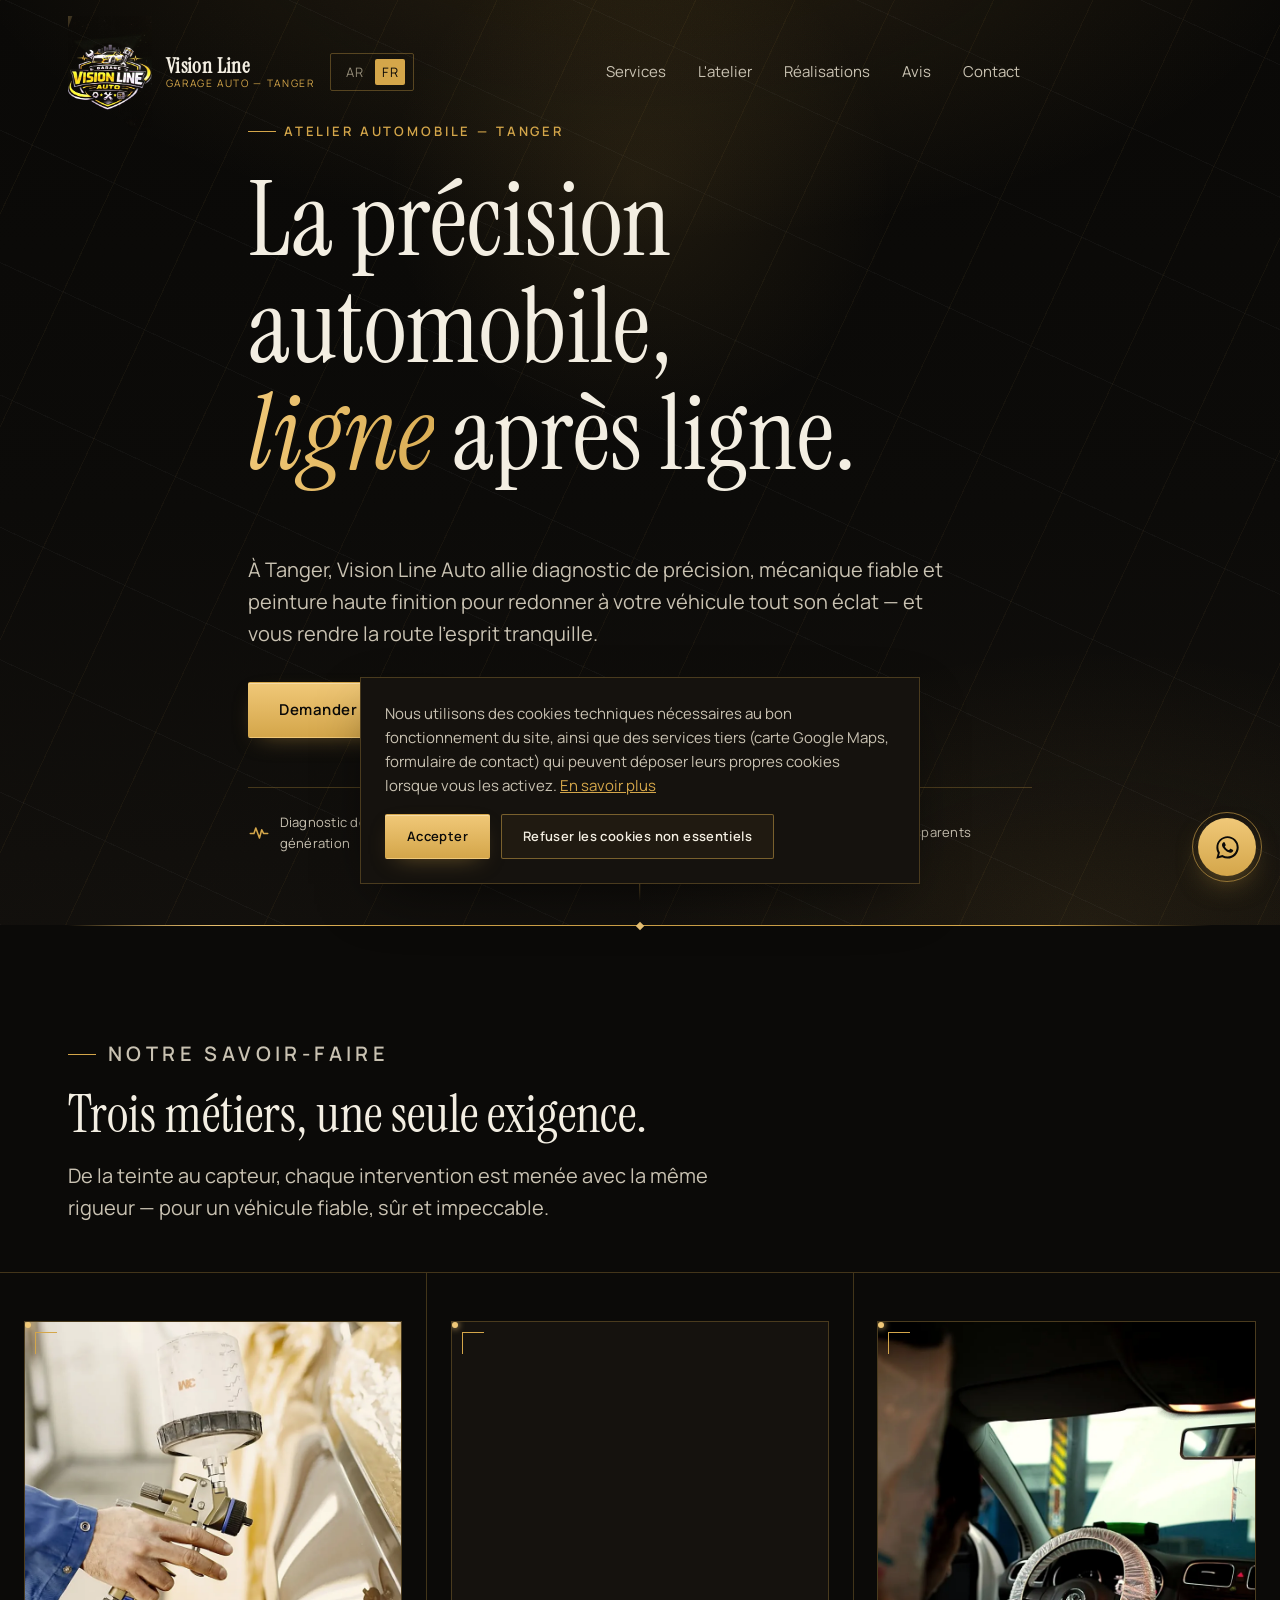
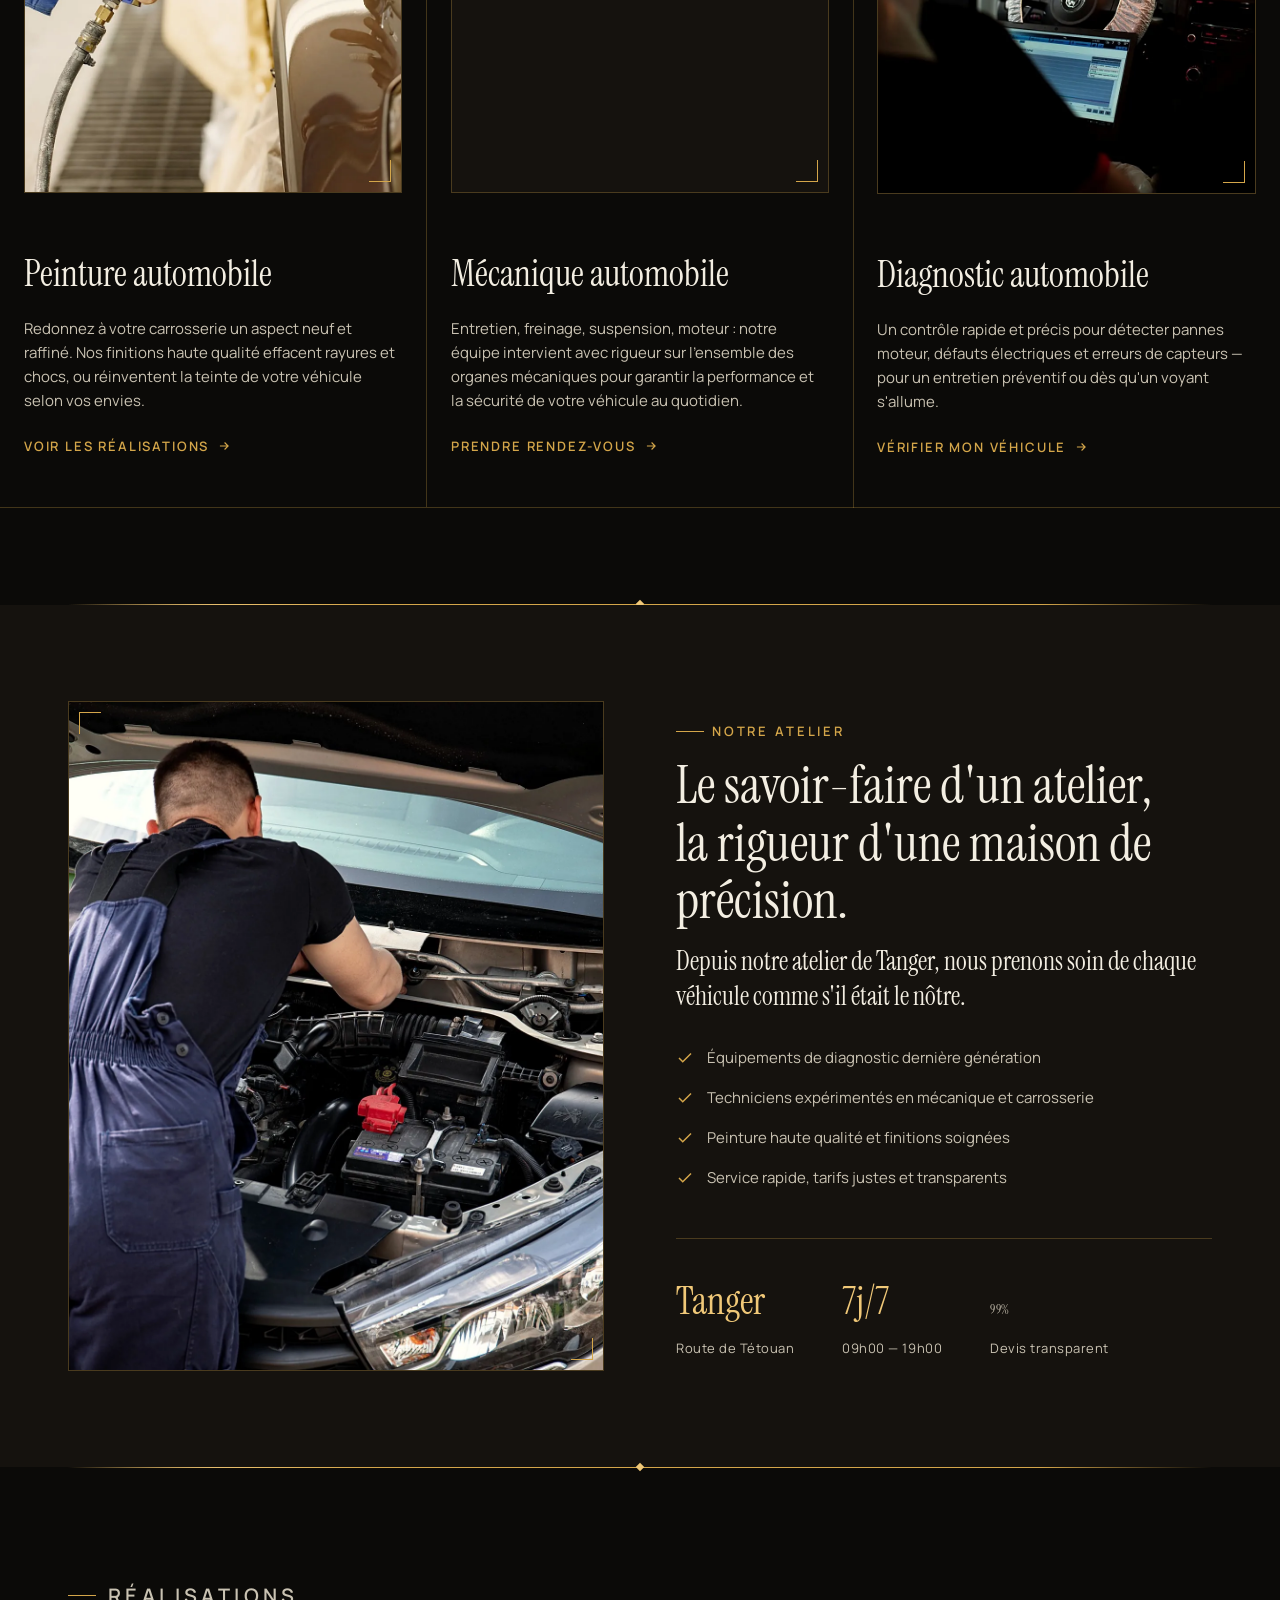
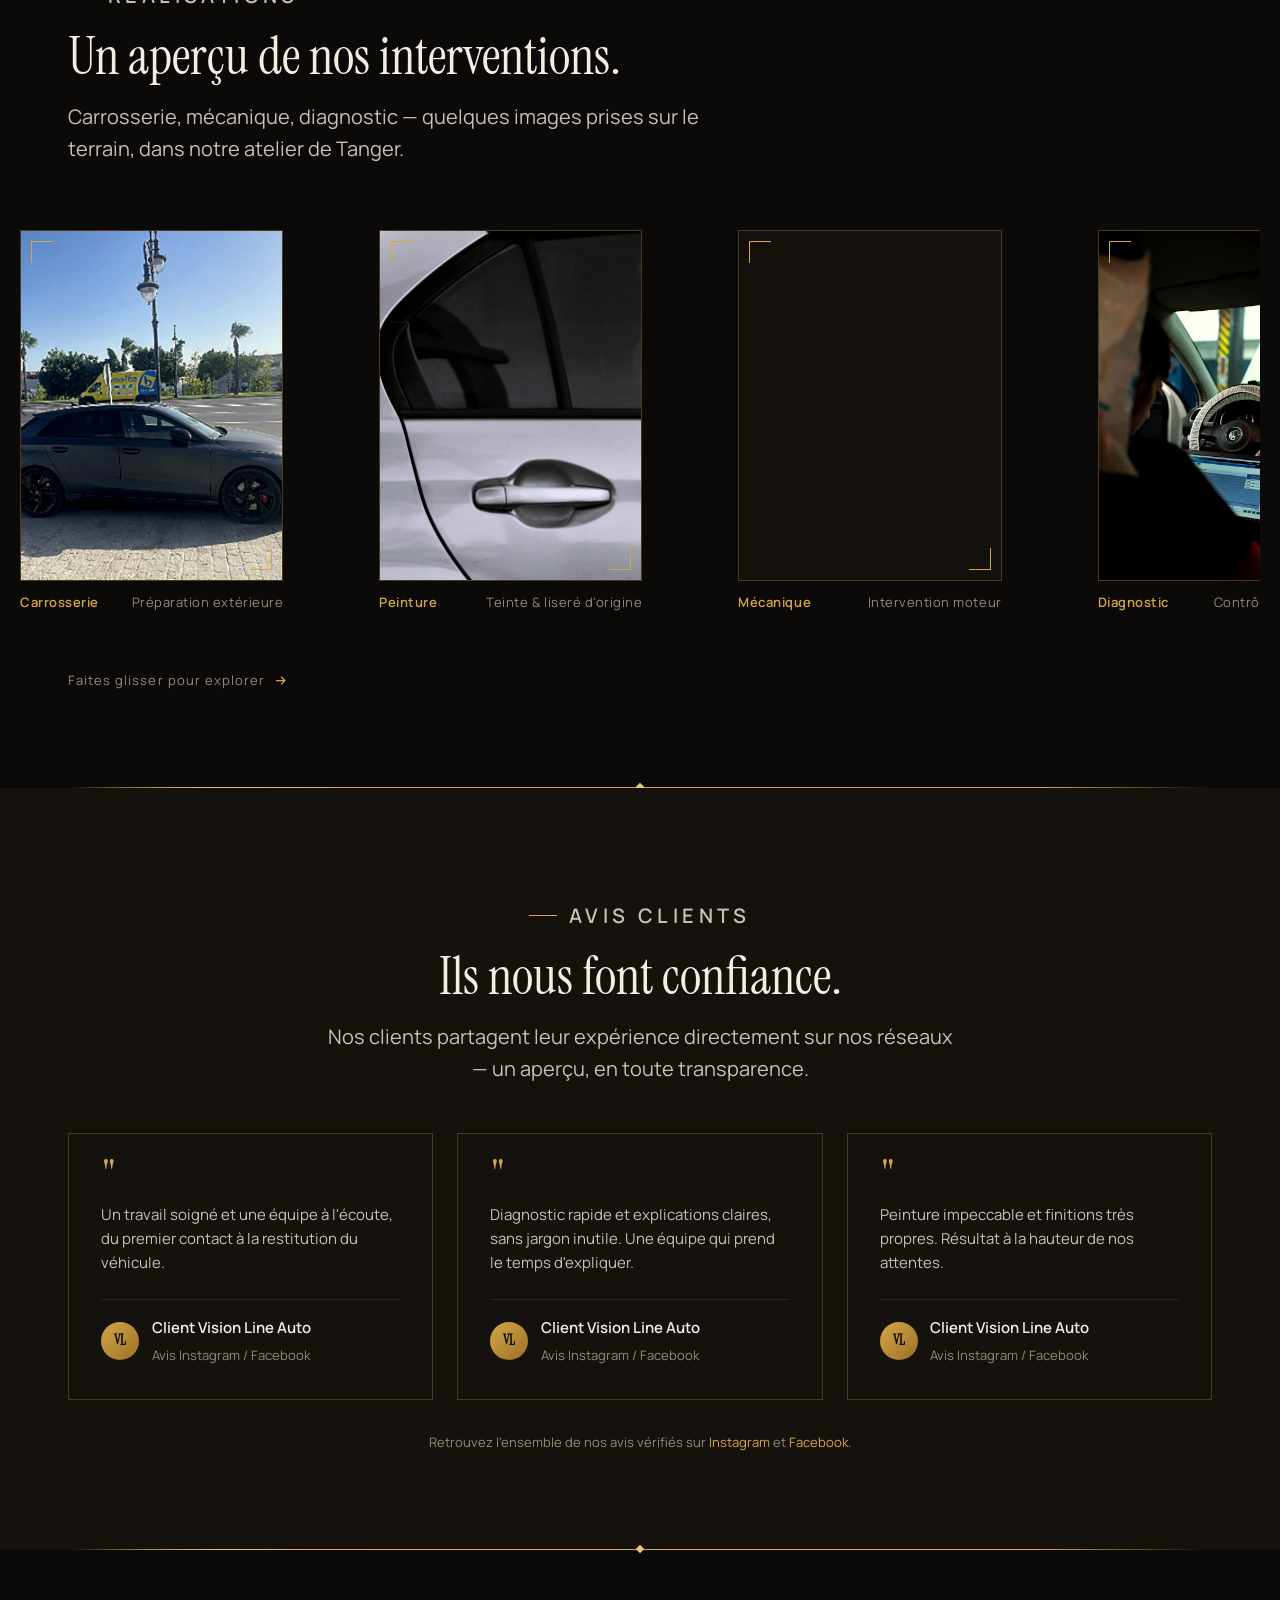
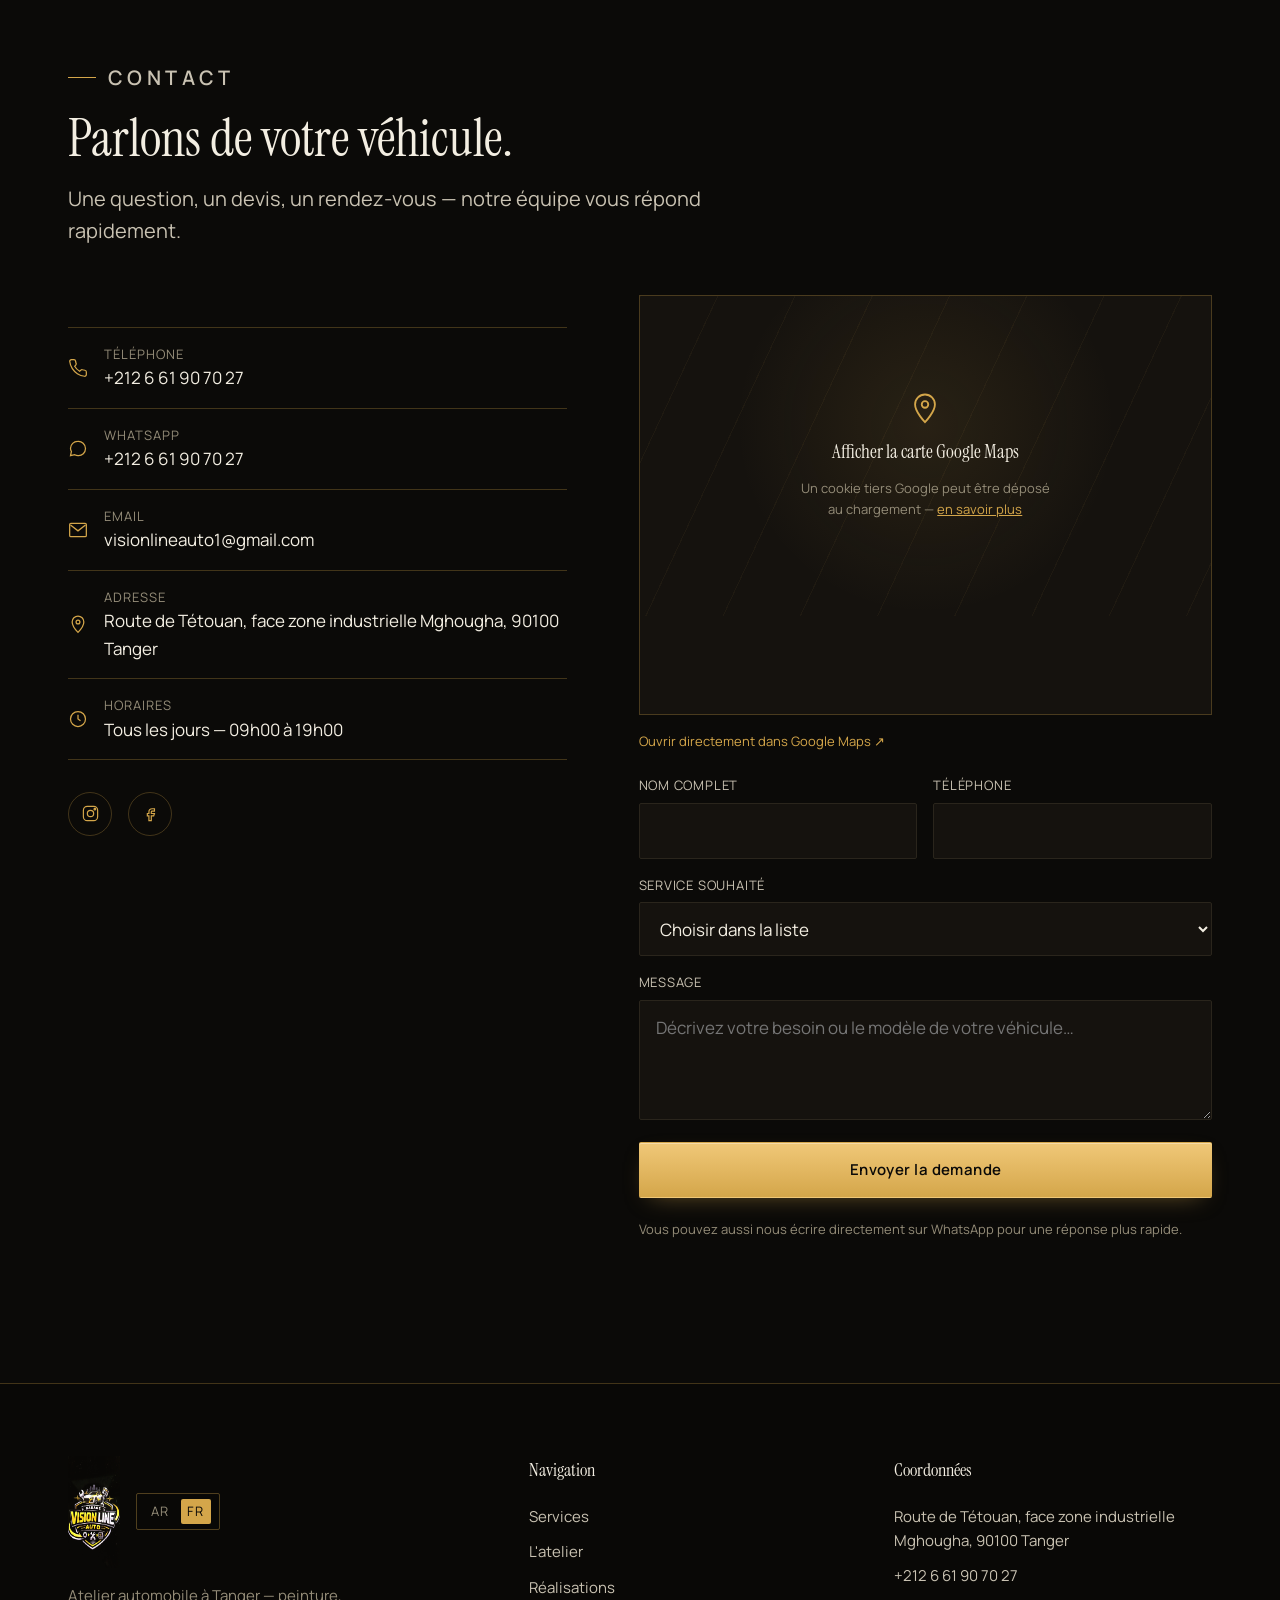
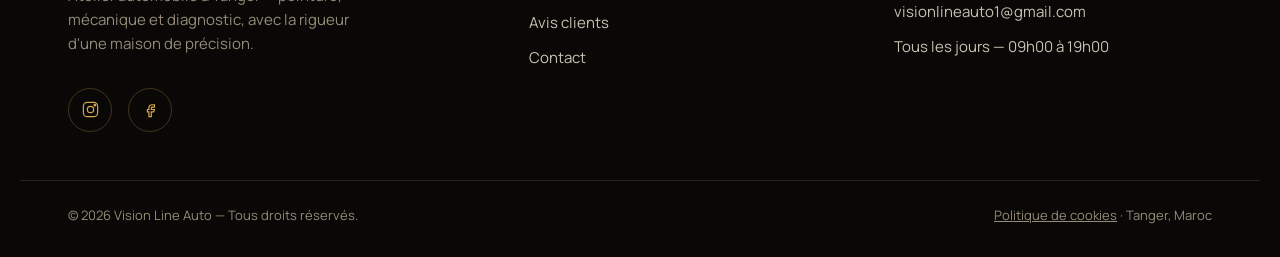
==== commit 4f549688: "Met à jour le numéro de téléphone (+212 6 61 90 70 27) Co-Authored-By: Claude Sonnet 5 <noreply@anth" ====
--- a/index.html
+++ b/index.html
@@ -38,7 +38,7 @@
   "name": "Vision Line Auto",
   "image": "https://visionlineauto.ma/assets/images/logo/logo-lg.png",
   "url": "https://visionlineauto.ma/",
-  "telephone": "+212783660453",
+  "telephone": "+212661907027",
   "email": "visionlineauto1@gmail.com",
   "priceRange": "$$",
   "address": {
@@ -117,7 +117,7 @@
       <p class="hero-lede">À Tanger, Vision Line Auto allie diagnostic de précision, mécanique fiable et peinture haute finition pour redonner à votre véhicule tout son éclat — et vous rendre la route l'esprit tranquille.</p>
       <div class="hero-ctas">
         <a href="#contact" class="btn btn-gold">Demander un devis</a>
-        <a href="https://wa.me/212783660453?text=Bonjour%20Vision%20Line%20Auto%2C%20je%20souhaite%20avoir%20des%20informations." target="_blank" rel="noopener" class="btn btn-outline">
+        <a href="https://wa.me/212661907027?text=Bonjour%20Vision%20Line%20Auto%2C%20je%20souhaite%20avoir%20des%20informations." target="_blank" rel="noopener" class="btn btn-outline">
           <svg viewBox="0 0 24 24" fill="currentColor" width="18" height="18" aria-hidden="true"><path d="M12.04 2C6.58 2 2.13 6.45 2.13 11.91c0 1.79.47 3.47 1.29 4.94L2 22l5.29-1.39a9.9 9.9 0 0 0 4.75 1.21h.01c5.46 0 9.91-4.45 9.91-9.91C21.96 6.45 17.5 2 12.04 2Zm0 18.03h-.01a8.13 8.13 0 0 1-4.14-1.13l-.3-.18-3.14.82.84-3.06-.19-.31a8.12 8.12 0 0 1-1.25-4.36c0-4.49 3.66-8.15 8.16-8.15 2.18 0 4.22.85 5.76 2.39a8.1 8.1 0 0 1 2.39 5.77c0 4.49-3.66 8.21-8.12 8.21Zm4.47-6.13c-.24-.12-1.44-.71-1.67-.79-.22-.08-.39-.12-.55.12-.16.24-.63.79-.78.95-.14.16-.29.18-.53.06-.24-.12-1.02-.38-1.94-1.2-.72-.64-1.2-1.43-1.35-1.67-.14-.24-.02-.37.11-.49.11-.11.24-.29.36-.43.12-.14.16-.24.24-.41.08-.16.04-.31-.02-.43-.06-.12-.55-1.32-.75-1.81-.2-.48-.4-.41-.55-.42-.14-.01-.31-.01-.47-.01-.16 0-.43.06-.65.31-.22.24-.86.84-.86 2.04 0 1.2.88 2.36 1 2.52.12.16 1.73 2.64 4.19 3.7.59.25 1.04.4 1.4.52.59.19 1.12.16 1.54.1.47-.07 1.44-.59 1.64-1.15.2-.57.2-1.05.14-1.15-.06-.1-.22-.16-.46-.28Z"/></svg>
           WhatsApp
         </a>
@@ -372,13 +372,13 @@
       <div class="contact-grid">
         <div class="reveal">
           <div class="contact-rows">
-            <a class="contact-row" href="tel:+212783660453">
+            <a class="contact-row" href="tel:+212661907027">
               <svg viewBox="0 0 24 24" fill="none" stroke="currentColor" stroke-width="1.5"><path d="M22 16.9v3a2 2 0 0 1-2.2 2 19.8 19.8 0 0 1-8.6-3.1 19.5 19.5 0 0 1-6-6A19.8 19.8 0 0 1 2.1 4.2 2 2 0 0 1 4.1 2h3a2 2 0 0 1 2 1.7c.1.9.3 1.8.6 2.7a2 2 0 0 1-.4 2.1L8 9.9a16 16 0 0 0 6 6l1.4-1.4a2 2 0 0 1 2.1-.4c.9.3 1.8.5 2.7.6a2 2 0 0 1 1.8 2Z"/></svg>
-              <span><span class="label">Téléphone</span><span class="value">+212 7 83 66 04 53</span></span>
+              <span><span class="label">Téléphone</span><span class="value">+212 6 61 90 70 27</span></span>
             </a>
-            <a class="contact-row" href="https://wa.me/212783660453" target="_blank" rel="noopener">
+            <a class="contact-row" href="https://wa.me/212661907027" target="_blank" rel="noopener">
               <svg viewBox="0 0 24 24" fill="none" stroke="currentColor" stroke-width="1.5"><path d="M21 11.5a8.4 8.4 0 0 1-8.9 8.4 8.5 8.5 0 0 1-4-1L3 20l1.1-5a8.5 8.5 0 0 1-1.1-4A8.4 8.4 0 0 1 11.5 3 8.5 8.5 0 0 1 21 11.5Z"/></svg>
-              <span><span class="label">WhatsApp</span><span class="value">+212 7 83 66 04 53</span></span>
+              <span><span class="label">WhatsApp</span><span class="value">+212 6 61 90 70 27</span></span>
             </a>
             <a class="contact-row" href="mailto:visionlineauto1@gmail.com">
               <svg viewBox="0 0 24 24" fill="none" stroke="currentColor" stroke-width="1.5"><rect x="2" y="4" width="20" height="16" rx="1.5"/><path d="m3 6 9 7 9-7"/></svg>
@@ -481,7 +481,7 @@
     <div class="footer-col">
       <h4>Coordonnées</h4>
       <p>Route de Tétouan, face zone industrielle Mghougha, 90100 Tanger</p>
-      <a href="tel:+212783660453">+212 7 83 66 04 53</a>
+      <a href="tel:+212661907027">+212 6 61 90 70 27</a>
       <a href="mailto:visionlineauto1@gmail.com">visionlineauto1@gmail.com</a>
       <p>Tous les jours — 09h00 à 19h00</p>
     </div>
@@ -500,7 +500,7 @@
   </div>
 </div>
 
-<a href="https://wa.me/212783660453?text=Bonjour%20Vision%20Line%20Auto%2C%20je%20souhaite%20avoir%20des%20informations." target="_blank" rel="noopener" class="whatsapp-float" aria-label="Contacter Vision Line Auto sur WhatsApp">
+<a href="https://wa.me/212661907027?text=Bonjour%20Vision%20Line%20Auto%2C%20je%20souhaite%20avoir%20des%20informations." target="_blank" rel="noopener" class="whatsapp-float" aria-label="Contacter Vision Line Auto sur WhatsApp">
   <svg viewBox="0 0 24 24" fill="currentColor" aria-hidden="true"><path d="M12.04 2C6.58 2 2.13 6.45 2.13 11.91c0 1.79.47 3.47 1.29 4.94L2 22l5.29-1.39a9.9 9.9 0 0 0 4.75 1.21h.01c5.46 0 9.91-4.45 9.91-9.91C21.96 6.45 17.5 2 12.04 2Zm0 18.03h-.01a8.13 8.13 0 0 1-4.14-1.13l-.3-.18-3.14.82.84-3.06-.19-.31a8.12 8.12 0 0 1-1.25-4.36c0-4.49 3.66-8.15 8.16-8.15 2.18 0 4.22.85 5.76 2.39a8.1 8.1 0 0 1 2.39 5.77c0 4.49-3.66 8.21-8.12 8.21Zm4.47-6.13c-.24-.12-1.44-.71-1.67-.79-.22-.08-.39-.12-.55.12-.16.24-.63.79-.78.95-.14.16-.29.18-.53.06-.24-.12-1.02-.38-1.94-1.2-.72-.64-1.2-1.43-1.35-1.67-.14-.24-.02-.37.11-.49.11-.11.24-.29.36-.43.12-.14.16-.24.24-.41.08-.16.04-.31-.02-.43-.06-.12-.55-1.32-.75-1.81-.2-.48-.4-.41-.55-.42-.14-.01-.31-.01-.47-.01-.16 0-.43.06-.65.31-.22.24-.86.84-.86 2.04 0 1.2.88 2.36 1 2.52.12.16 1.73 2.64 4.19 3.7.59.25 1.04.4 1.4.52.59.19 1.12.16 1.54.1.47-.07 1.44-.59 1.64-1.15.2-.57.2-1.05.14-1.15-.06-.1-.22-.16-.46-.28Z"/></svg>
 </a>
 
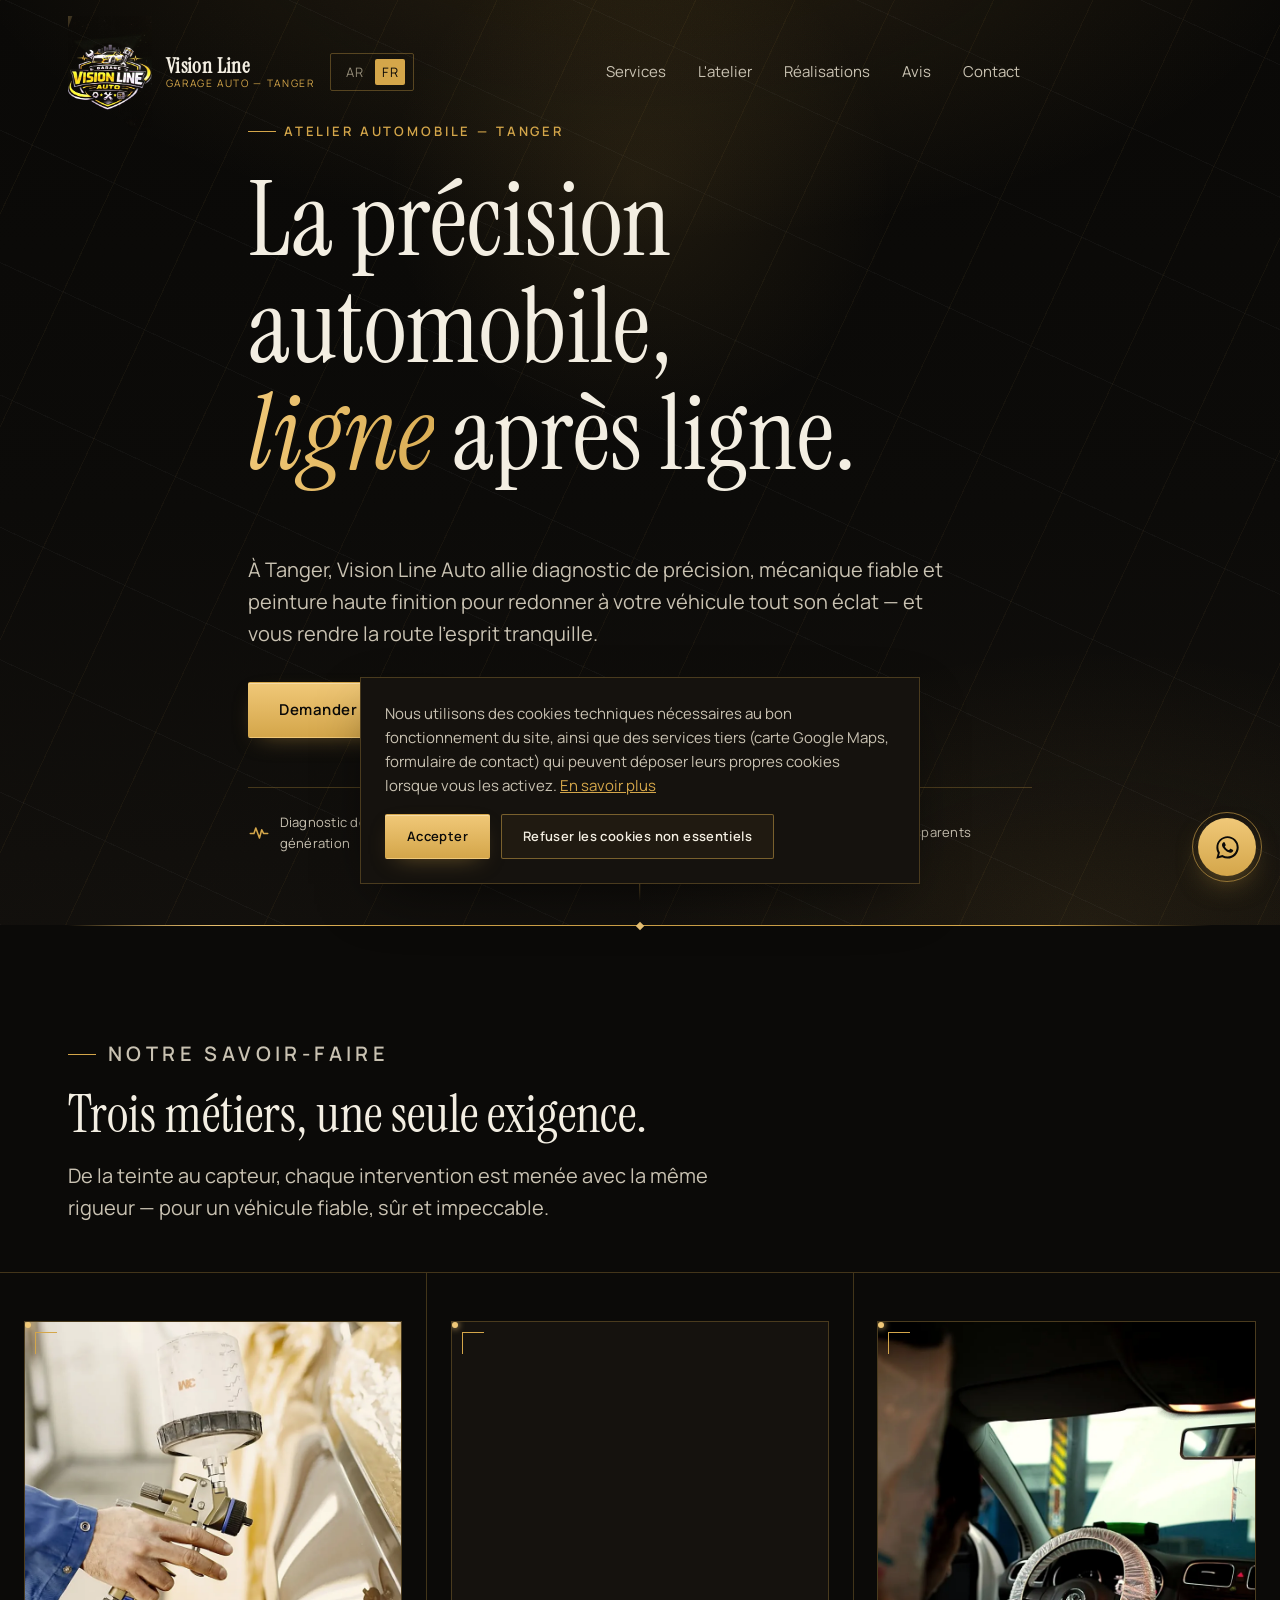
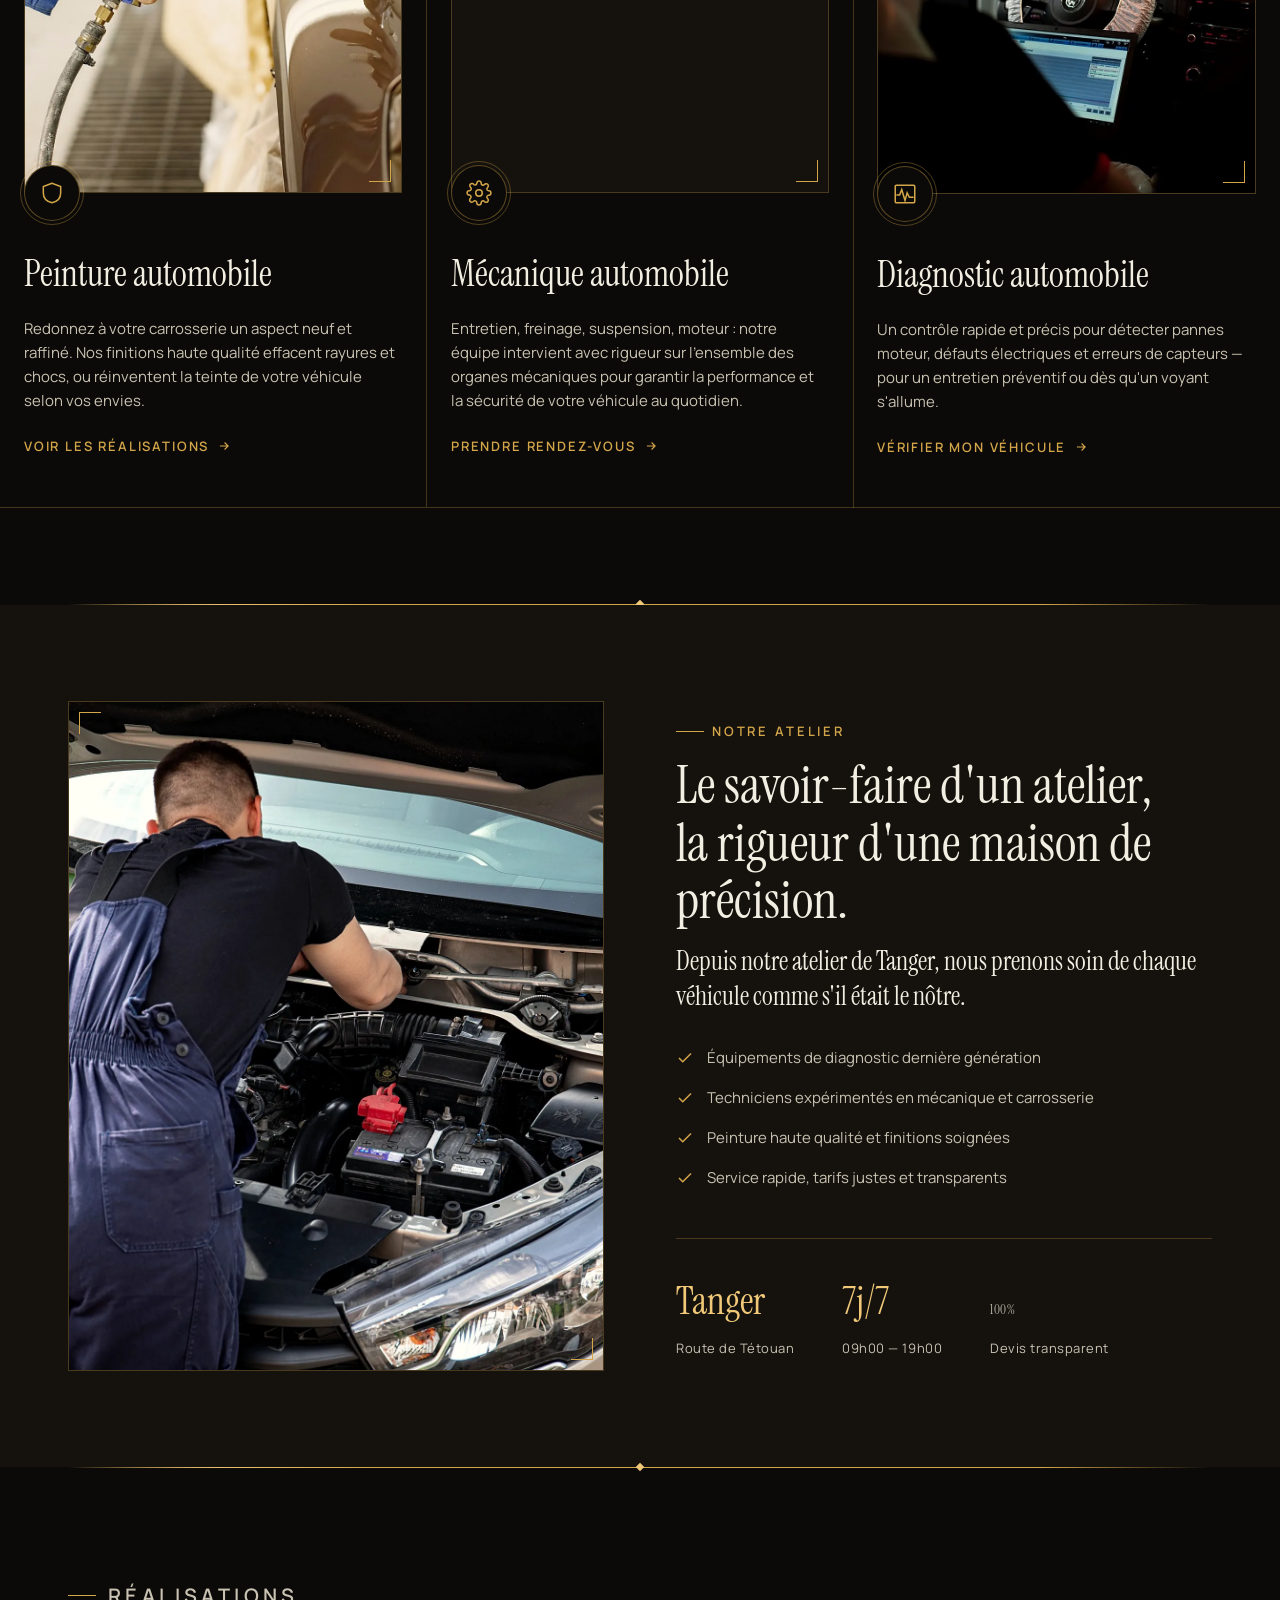
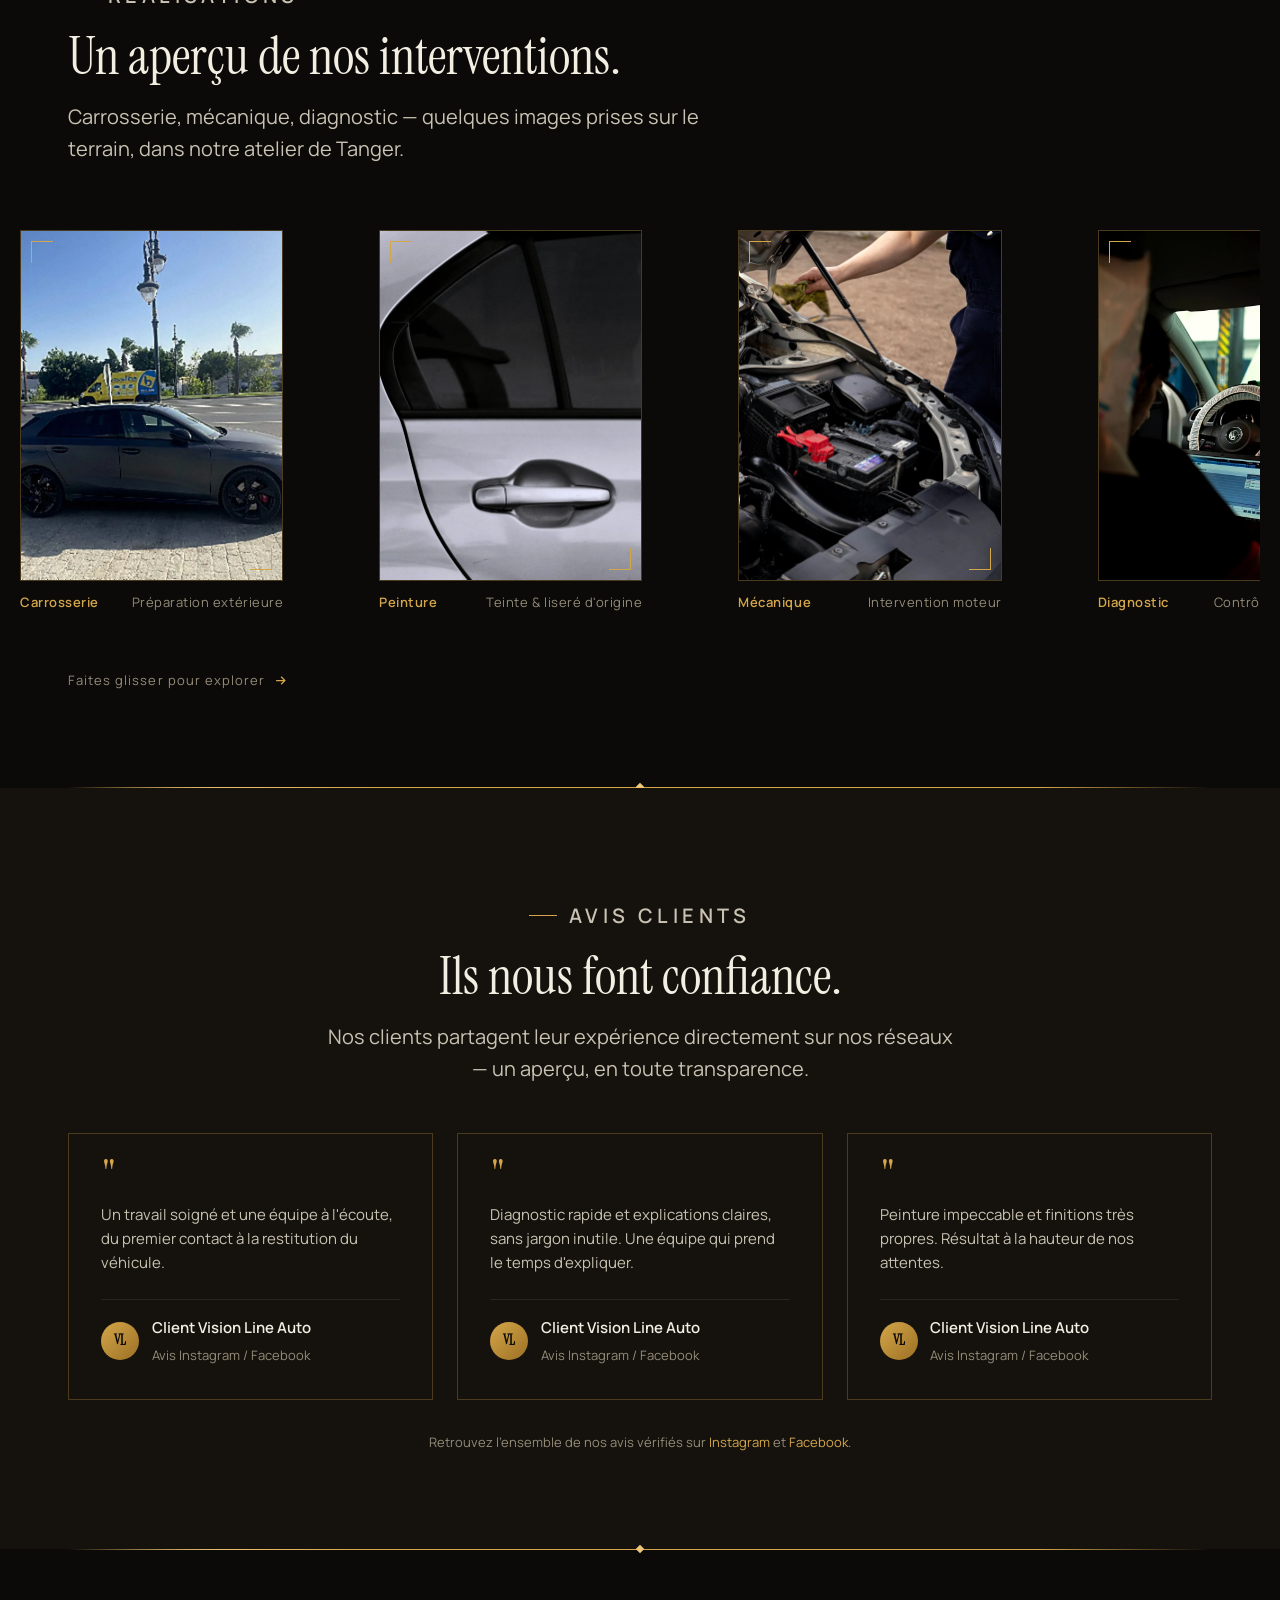
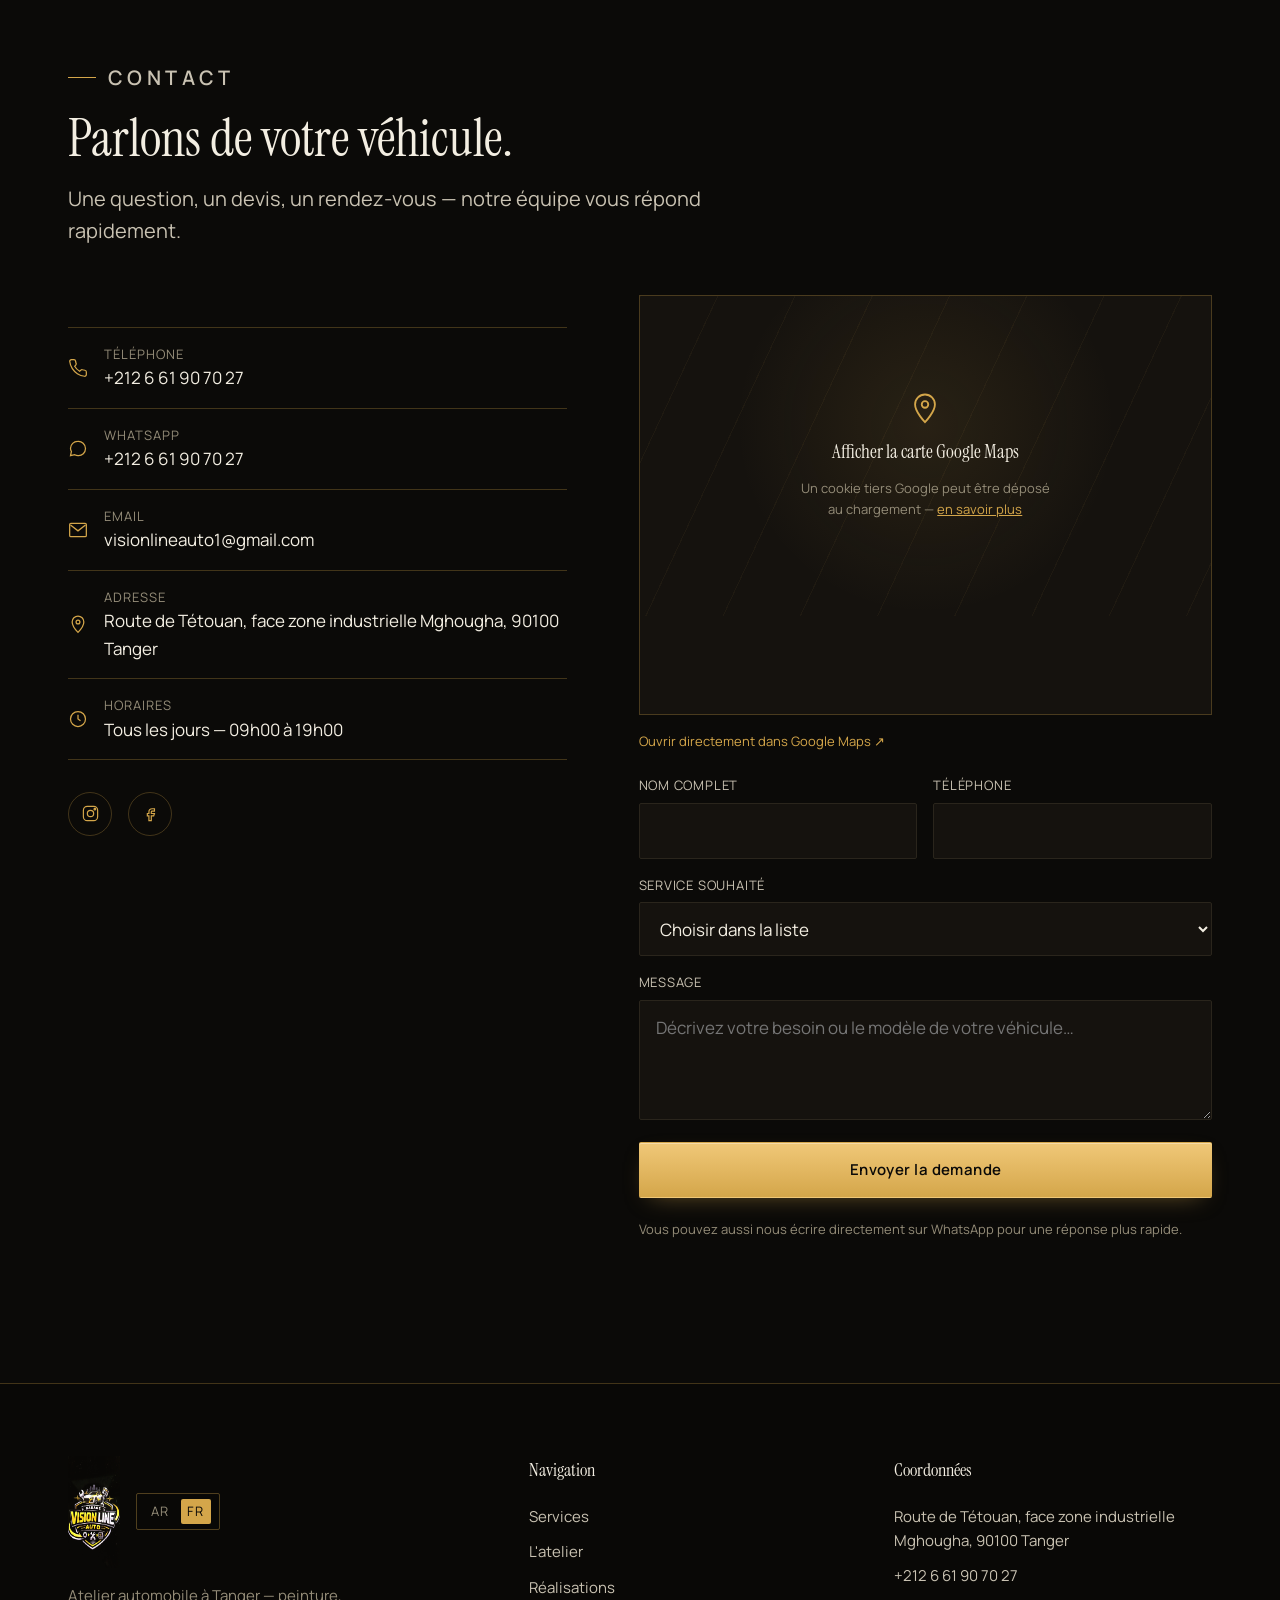
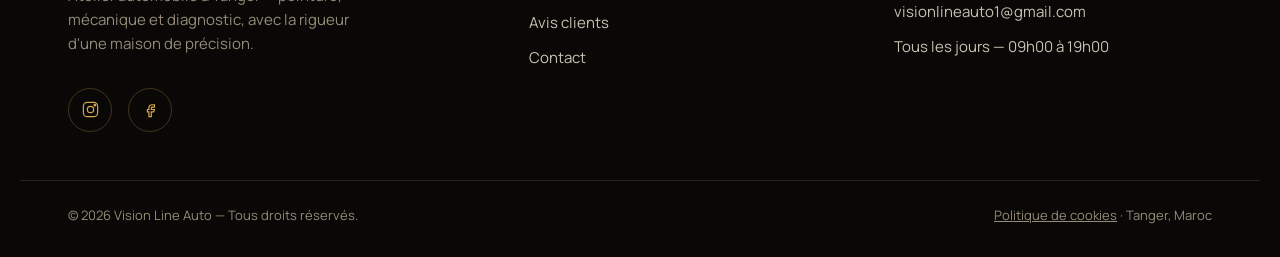
==== commit 81ce5ccd: "Corrige le nom de domaine dans le sitemap, robots.txt et les balises canoniques visionlineauto.ma (s" ====
--- a/index.html
+++ b/index.html
@@ -6,18 +6,18 @@
 <title>Vision Line Auto — Carrosserie, Peinture &amp; Mécanique à Tanger</title>
 <meta name="description" content="Vision Line Auto, atelier automobile à Tanger : peinture automobile haute finition, mécanique générale et diagnostic de précision. Devis rapide, tarifs transparents.">
 <meta name="keywords" content="garage Tanger, peinture automobile Tanger, mécanique automobile Tanger, diagnostic automobile, carrosserie Tanger, Vision Line Auto">
-<link rel="canonical" href="https://visionlineauto.ma/">
-<link rel="alternate" hreflang="fr" href="https://visionlineauto.ma/">
-<link rel="alternate" hreflang="ar" href="https://visionlineauto.ma/ar/">
-<link rel="alternate" hreflang="x-default" href="https://visionlineauto.ma/">
+<link rel="canonical" href="https://www.vision-line-auto.ma/">
+<link rel="alternate" hreflang="fr" href="https://www.vision-line-auto.ma/">
+<link rel="alternate" hreflang="ar" href="https://www.vision-line-auto.ma/ar/">
+<link rel="alternate" hreflang="x-default" href="https://www.vision-line-auto.ma/">
 
 <!-- Open Graph -->
 <meta property="og:type" content="business.business">
 <meta property="og:site_name" content="Vision Line Auto">
 <meta property="og:title" content="Vision Line Auto — Carrosserie, Peinture &amp; Mécanique à Tanger">
 <meta property="og:description" content="Peinture automobile, mécanique générale et diagnostic de précision. Atelier automobile premium à Tanger.">
-<meta property="og:image" content="https://visionlineauto.ma/assets/images/logo/logo-lg.png">
-<meta property="og:url" content="https://visionlineauto.ma/">
+<meta property="og:image" content="https://www.vision-line-auto.ma/assets/images/logo/logo-lg.png">
+<meta property="og:url" content="https://www.vision-line-auto.ma/">
 <meta property="og:locale" content="fr_MA">
 <meta property="og:locale:alternate" content="ar_MA">
 <meta name="twitter:card" content="summary_large_image">
@@ -36,8 +36,8 @@
   "@context": "https://schema.org",
   "@type": "AutoRepair",
   "name": "Vision Line Auto",
-  "image": "https://visionlineauto.ma/assets/images/logo/logo-lg.png",
-  "url": "https://visionlineauto.ma/",
+  "image": "https://www.vision-line-auto.ma/assets/images/logo/logo-lg.png",
+  "url": "https://www.vision-line-auto.ma/",
   "telephone": "+212661907027",
   "email": "visionlineauto1@gmail.com",
   "priceRange": "$$",
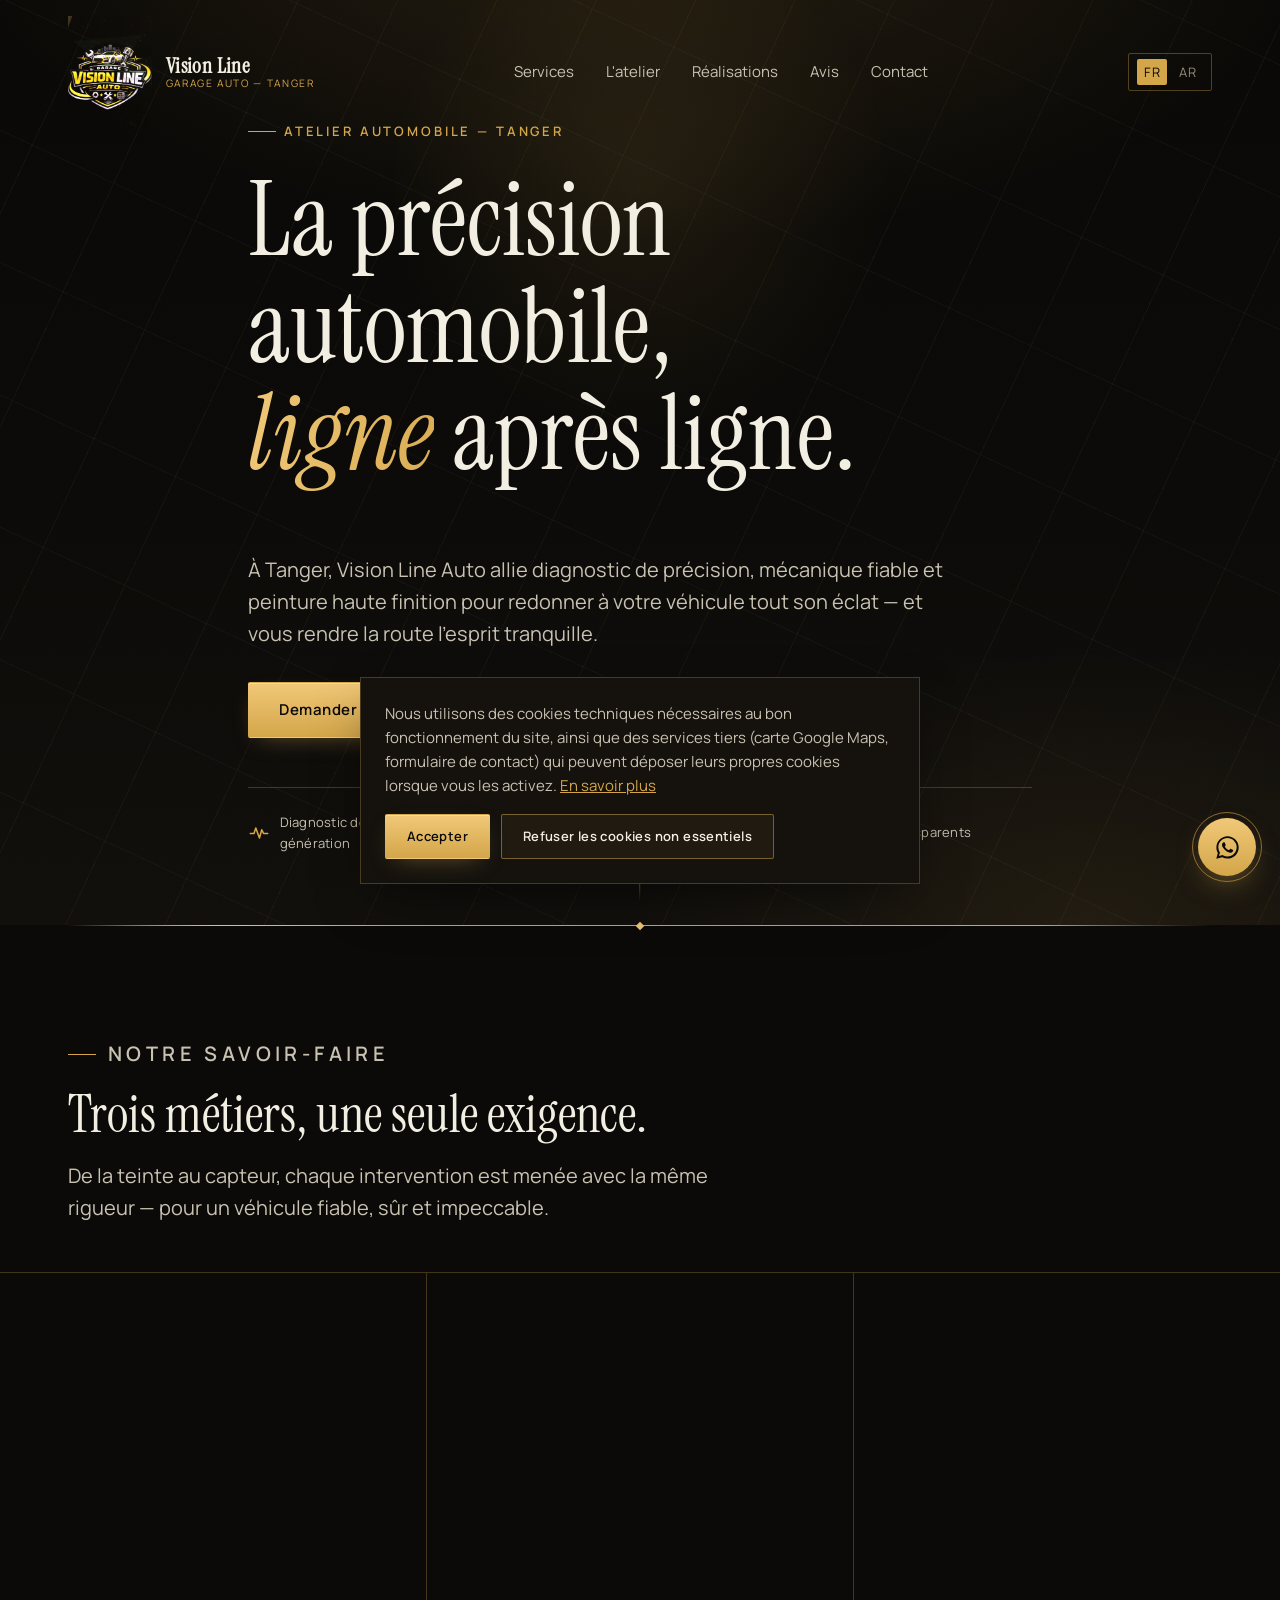
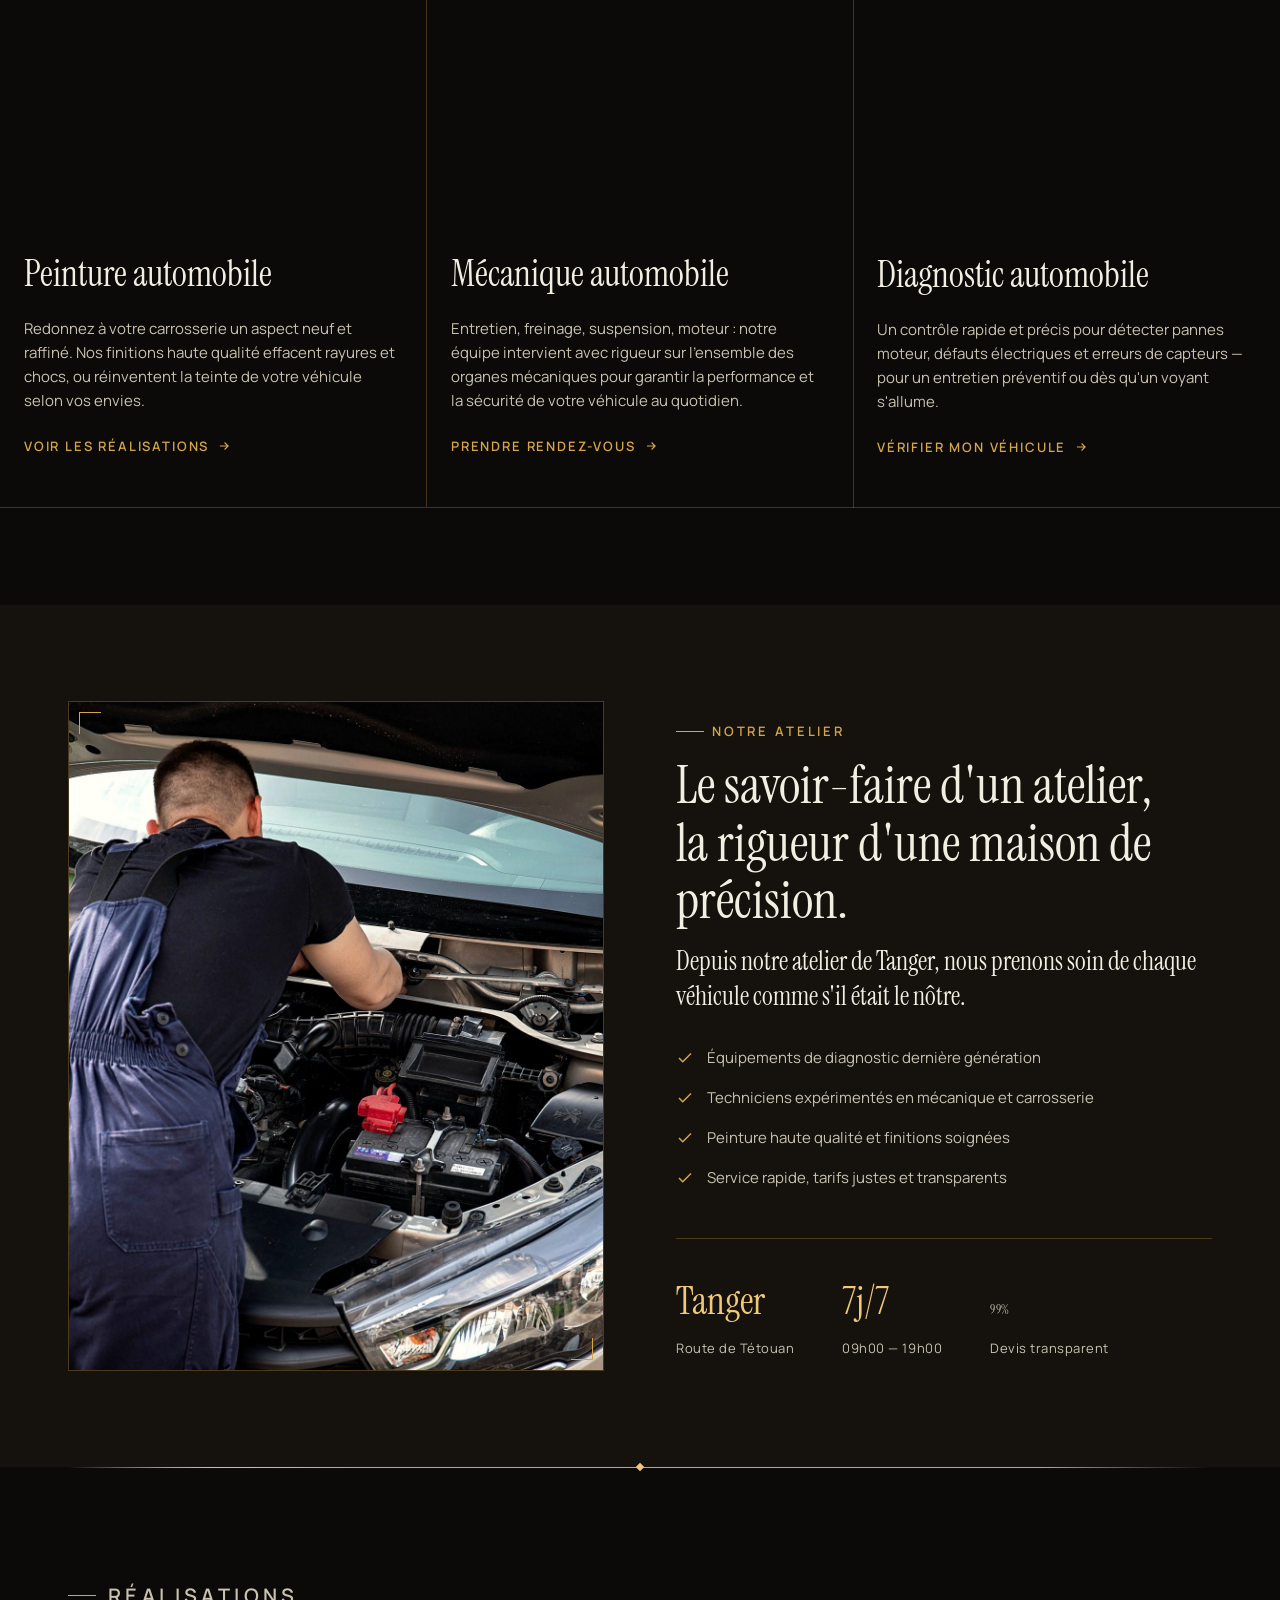
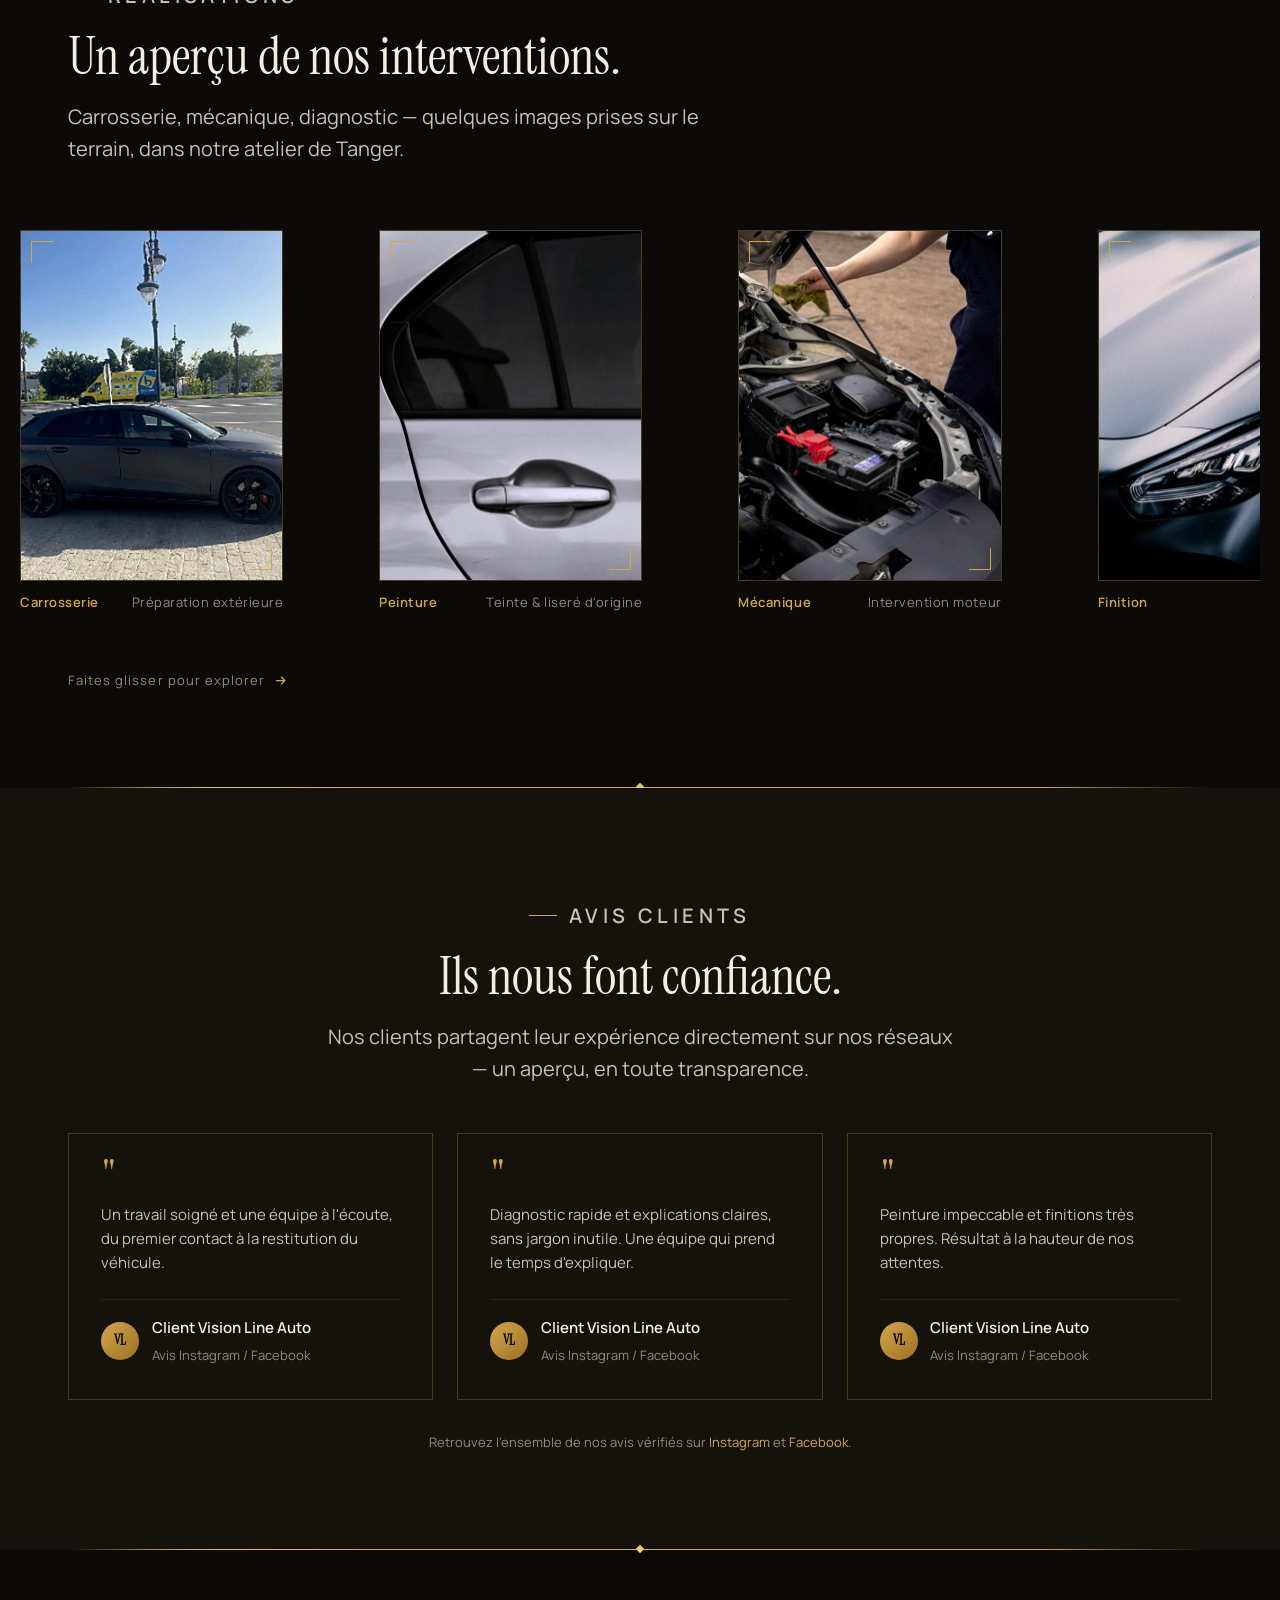
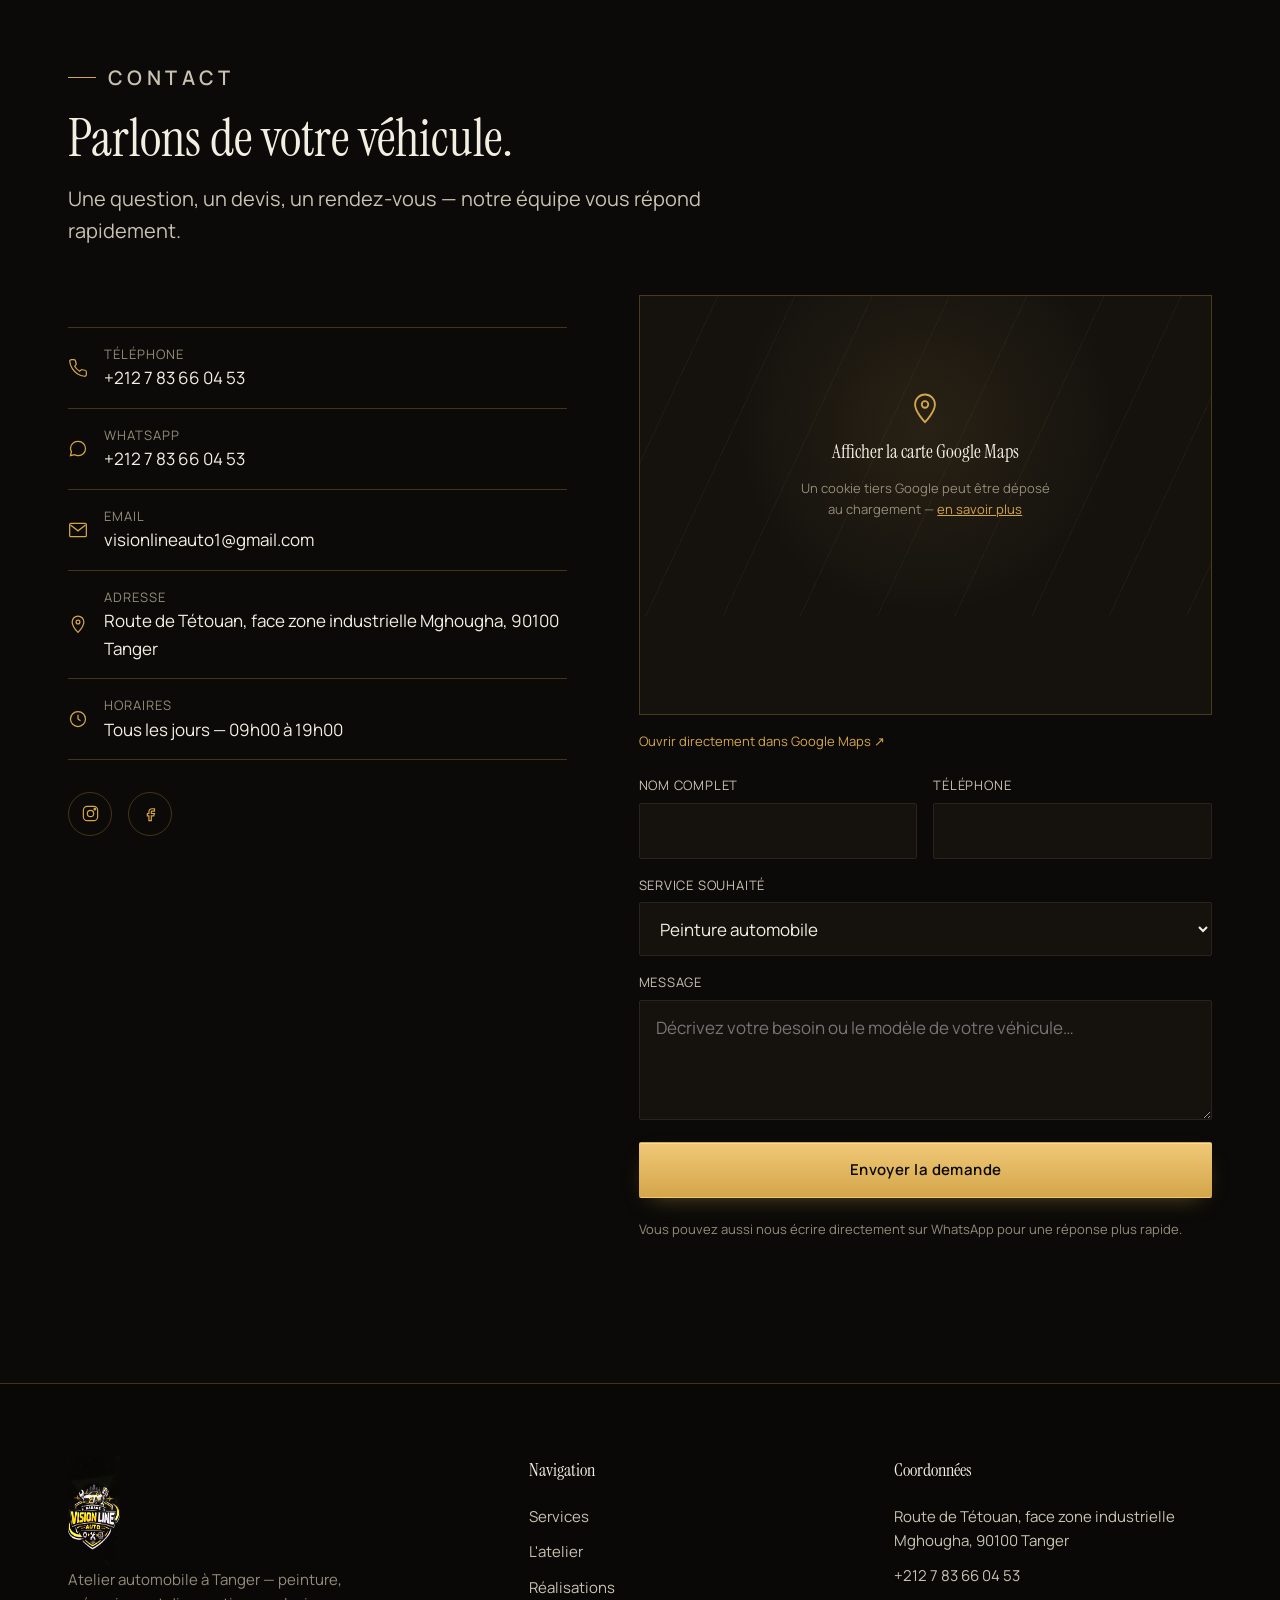
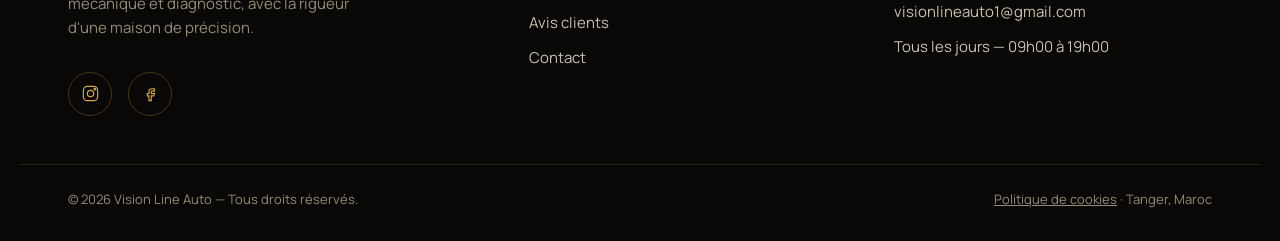
==== commit e4a4d08e: "Corrige le nom de domaine dans le sitemap, robots.txt et les balises canoniques visionlineauto.ma (s" ====
--- a/index.html
+++ b/index.html
@@ -29,7 +29,7 @@
 <link rel="preconnect" href="https://fonts.googleapis.com">
 <link rel="preconnect" href="https://fonts.gstatic.com" crossorigin>
 <link href="https://fonts.googleapis.com/css2?family=Instrument+Serif:ital@0;1&family=Manrope:wght@400;500;600;700;800&display=swap" rel="stylesheet">
-<link rel="stylesheet" href="assets/css/style.css?v=3">
+<link rel="stylesheet" href="assets/css/style.css">
 
 <script type="application/ld+json">
 {
@@ -38,7 +38,7 @@
   "name": "Vision Line Auto",
   "image": "https://www.vision-line-auto.ma/assets/images/logo/logo-lg.png",
   "url": "https://www.vision-line-auto.ma/",
-  "telephone": "+212661907027",
+  "telephone": "+212783660453",
   "email": "visionlineauto1@gmail.com",
   "priceRange": "$$",
   "address": {
@@ -67,16 +67,10 @@
 
 <header class="site-header" id="siteHeader">
   <div class="container header-inner">
-    <div class="brand-group">
-      <a href="#top" class="brand" aria-label="Vision Line Auto — Accueil">
-        <span class="brand-mark"><picture><source srcset="assets/images/logo/logo-md.webp" type="image/webp"><img src="assets/images/logo/logo-md.png" alt="Vision Line Auto" width="42" height="55" decoding="async"></picture></span>
-        <span class="brand-word"><strong>Vision Line</strong><span>Garage Auto — Tanger</span></span>
-      </a>
-      <div class="lang-switch" aria-label="Choix de la langue">
-        <a href="ar/index.html">AR</a>
-        <a href="index.html" class="active" aria-current="page">FR</a>
-      </div>
-    </div>
+    <a href="#top" class="brand" aria-label="Vision Line Auto — Accueil">
+      <span class="brand-mark"><img src="assets/images/logo/logo-md.png" alt="Vision Line Auto" width="42" height="55"></span>
+      <span class="brand-word"><strong>Vision Line</strong><span>Garage Auto — Tanger</span></span>
+    </a>
     <nav class="main-nav" aria-label="Navigation principale">
       <a href="#services">Services</a>
       <a href="#atelier">L'atelier</a>
@@ -85,6 +79,10 @@
       <a href="#contact">Contact</a>
     </nav>
     <div class="header-actions">
+      <div class="lang-switch" aria-label="Choix de la langue">
+        <a href="index.html" class="active" aria-current="page">FR</a>
+        <a href="ar/index.html">AR</a>
+      </div>
       <a href="#contact" class="btn btn-gold" style="display:none" id="headerCta">Demander un devis</a>
       <button class="hamburger" id="hamburgerBtn" aria-expanded="false" aria-controls="mobileNav" aria-label="Ouvrir le menu">
         <span></span><span></span><span></span>
@@ -117,7 +115,7 @@
       <p class="hero-lede">À Tanger, Vision Line Auto allie diagnostic de précision, mécanique fiable et peinture haute finition pour redonner à votre véhicule tout son éclat — et vous rendre la route l'esprit tranquille.</p>
       <div class="hero-ctas">
         <a href="#contact" class="btn btn-gold">Demander un devis</a>
-        <a href="https://wa.me/212661907027?text=Bonjour%20Vision%20Line%20Auto%2C%20je%20souhaite%20avoir%20des%20informations." target="_blank" rel="noopener" class="btn btn-outline">
+        <a href="https://wa.me/212783660453?text=Bonjour%20Vision%20Line%20Auto%2C%20je%20souhaite%20avoir%20des%20informations." target="_blank" rel="noopener" class="btn btn-outline">
           <svg viewBox="0 0 24 24" fill="currentColor" width="18" height="18" aria-hidden="true"><path d="M12.04 2C6.58 2 2.13 6.45 2.13 11.91c0 1.79.47 3.47 1.29 4.94L2 22l5.29-1.39a9.9 9.9 0 0 0 4.75 1.21h.01c5.46 0 9.91-4.45 9.91-9.91C21.96 6.45 17.5 2 12.04 2Zm0 18.03h-.01a8.13 8.13 0 0 1-4.14-1.13l-.3-.18-3.14.82.84-3.06-.19-.31a8.12 8.12 0 0 1-1.25-4.36c0-4.49 3.66-8.15 8.16-8.15 2.18 0 4.22.85 5.76 2.39a8.1 8.1 0 0 1 2.39 5.77c0 4.49-3.66 8.21-8.12 8.21Zm4.47-6.13c-.24-.12-1.44-.71-1.67-.79-.22-.08-.39-.12-.55.12-.16.24-.63.79-.78.95-.14.16-.29.18-.53.06-.24-.12-1.02-.38-1.94-1.2-.72-.64-1.2-1.43-1.35-1.67-.14-.24-.02-.37.11-.49.11-.11.24-.29.36-.43.12-.14.16-.24.24-.41.08-.16.04-.31-.02-.43-.06-.12-.55-1.32-.75-1.81-.2-.48-.4-.41-.55-.42-.14-.01-.31-.01-.47-.01-.16 0-.43.06-.65.31-.22.24-.86.84-.86 2.04 0 1.2.88 2.36 1 2.52.12.16 1.73 2.64 4.19 3.7.59.25 1.04.4 1.4.52.59.19 1.12.16 1.54.1.47-.07 1.44-.59 1.64-1.15.2-.57.2-1.05.14-1.15-.06-.1-.22-.16-.46-.28Z"/></svg>
           WhatsApp
         </a>
@@ -157,12 +155,8 @@
     </div>
     <div class="services-grid reveal-stagger" data-reveal-group>
       <article class="service-card">
-        <div class="framed service-photo photo-reveal">
-          <picture>
-            <source srcset="assets/images/real/service-peinture-pistolet.webp" type="image/webp">
-            <img src="assets/images/real/service-peinture-pistolet.jpg" alt="Application de peinture au pistolet sur une carrosserie" loading="lazy" decoding="async" width="854" height="1280">
-          </picture>
-          <span class="orbit-dot" aria-hidden="true"></span>
+        <div class="framed service-photo">
+          <img src="assets/images/real/service-peinture-pistolet.jpg" alt="Application de peinture au pistolet sur une carrosserie" loading="lazy" width="854" height="1280">
         </div>
         <div class="service-icon">
           <svg viewBox="0 0 24 24" fill="none" stroke="currentColor" stroke-width="1.4"><path d="M12 3 4 6v6c0 5 3.5 8 8 9 4.5-1 8-4 8-9V6l-8-3Z"/></svg>
@@ -174,12 +168,8 @@
         </a>
       </article>
       <article class="service-card">
-        <div class="framed service-photo photo-reveal">
-          <picture>
-            <source srcset="assets/images/real/service-mecanique-transmission.webp" type="image/webp">
-            <img src="assets/images/real/service-mecanique-transmission.jpg" alt="Intervention mécanique sous véhicule, boîte de vitesses" loading="lazy" decoding="async" width="960" height="1280">
-          </picture>
-          <span class="orbit-dot" aria-hidden="true"></span>
+        <div class="framed service-photo">
+          <img src="assets/images/real/service-mecanique-transmission.jpg" alt="Intervention mécanique sous véhicule, boîte de vitesses" loading="lazy" width="960" height="1280">
         </div>
         <div class="service-icon">
           <svg viewBox="0 0 24 24" fill="none" stroke="currentColor" stroke-width="1.4"><circle cx="12" cy="12" r="3"/><path d="M19.4 15a1.7 1.7 0 0 0 .3 1.9l.1.1a2 2 0 1 1-2.8 2.8l-.1-.1a1.7 1.7 0 0 0-1.9-.3 1.7 1.7 0 0 0-1 1.5V21a2 2 0 1 1-4 0v-.1a1.7 1.7 0 0 0-1.1-1.6 1.7 1.7 0 0 0-1.9.3l-.1.1a2 2 0 1 1-2.8-2.8l.1-.1a1.7 1.7 0 0 0 .3-1.9 1.7 1.7 0 0 0-1.5-1H3a2 2 0 1 1 0-4h.1a1.7 1.7 0 0 0 1.6-1.1 1.7 1.7 0 0 0-.3-1.9l-.1-.1a2 2 0 1 1 2.8-2.8l.1.1a1.7 1.7 0 0 0 1.9.3H9a1.7 1.7 0 0 0 1-1.5V3a2 2 0 1 1 4 0v.1a1.7 1.7 0 0 0 1 1.5 1.7 1.7 0 0 0 1.9-.3l.1-.1a2 2 0 1 1 2.8 2.8l-.1.1a1.7 1.7 0 0 0-.3 1.9V9a1.7 1.7 0 0 0 1.5 1H21a2 2 0 1 1 0 4h-.1a1.7 1.7 0 0 0-1.5 1Z"/></svg>
@@ -191,12 +181,8 @@
         </a>
       </article>
       <article class="service-card">
-        <div class="framed service-photo photo-reveal">
-          <picture>
-            <source srcset="assets/images/real/service-diagnostic-obd.webp" type="image/webp">
-            <img src="assets/images/real/service-diagnostic-obd.jpg" alt="Diagnostic électronique OBD à bord du véhicule" loading="lazy" decoding="async" width="854" height="1280">
-          </picture>
-          <span class="orbit-dot" aria-hidden="true"></span>
+        <div class="framed service-photo">
+          <img src="assets/images/real/service-diagnostic-obd.jpg" alt="Diagnostic électronique OBD à bord du véhicule" loading="lazy" width="854" height="1280">
         </div>
         <div class="service-icon">
           <svg viewBox="0 0 24 24" fill="none" stroke="currentColor" stroke-width="1.4"><path d="M4 13h3l2-5 3 10 2-7 2 4h4"/><rect x="3" y="4" width="18" height="16" rx="1"/></svg>
@@ -216,11 +202,8 @@
   <section id="atelier" class="bg-ink">
     <div class="container about-grid">
       <div class="about-media reveal">
-        <div class="framed photo-reveal">
-          <picture>
-            <source srcset="assets/images/real/atelier-technicien-capot.webp" type="image/webp">
-            <img src="assets/images/real/atelier-technicien-capot.jpg" alt="Technicien Vision Line Auto intervenant sous le capot d'un véhicule à Tanger" loading="lazy" decoding="async" width="1120" height="1400">
-          </picture>
+        <div class="framed">
+          <img src="assets/images/real/atelier-technicien-capot.jpg" alt="Technicien Vision Line Auto intervenant sous le capot d'un véhicule à Tanger" loading="lazy" width="1120" height="1400">
         </div>
       </div>
       <div class="about-text reveal">
@@ -256,57 +239,27 @@
     <div class="container">
       <div class="gallery-strip reveal" data-gallery>
         <figure class="gallery-item">
-          <div class="framed photo-reveal">
-            <picture>
-              <source srcset="assets/images/real/atelier-vehicule-exterieur.webp" type="image/webp">
-              <img src="assets/images/real/atelier-vehicule-exterieur.jpg" alt="Véhicule pris en charge par Vision Line Auto avant intervention" loading="lazy" decoding="async" width="660" height="774">
-            </picture>
-          </div>
+          <div class="framed"><img src="assets/images/real/atelier-vehicule-exterieur.jpg" alt="Véhicule pris en charge par Vision Line Auto avant intervention" loading="lazy" width="660" height="774"></div>
           <figcaption class="cap"><b>Carrosserie</b><span>Préparation extérieure</span></figcaption>
         </figure>
         <figure class="gallery-item">
-          <div class="framed photo-reveal">
-            <picture>
-              <source srcset="assets/images/real/atelier-carrosserie-teinte.webp" type="image/webp">
-              <img src="assets/images/real/atelier-carrosserie-teinte.jpg" alt="Détail de portière et finition carrosserie après reprise de teinte" loading="lazy" decoding="async" width="1050" height="1400">
-            </picture>
-          </div>
+          <div class="framed"><img src="assets/images/real/atelier-carrosserie-teinte.jpg" alt="Détail de portière et finition carrosserie après reprise de teinte" loading="lazy" width="1050" height="1400"></div>
           <figcaption class="cap"><b>Peinture</b><span>Teinte &amp; liseré d'origine</span></figcaption>
         </figure>
         <figure class="gallery-item">
-          <div class="framed photo-reveal">
-            <picture>
-              <source srcset="assets/images/real/atelier-mecanique-intervention.webp" type="image/webp">
-              <img src="assets/images/real/atelier-mecanique-intervention.jpg" alt="Technicien nettoyant le compartiment moteur lors d'une intervention mécanique" loading="lazy" decoding="async" width="1050" height="1400">
-            </picture>
-          </div>
+          <div class="framed"><img src="assets/images/real/atelier-mecanique-intervention.jpg" alt="Technicien nettoyant le compartiment moteur lors d'une intervention mécanique" loading="lazy" width="1050" height="1400"></div>
           <figcaption class="cap"><b>Mécanique</b><span>Intervention moteur</span></figcaption>
         </figure>
         <figure class="gallery-item">
-          <div class="framed photo-reveal">
-            <picture>
-              <source srcset="assets/images/real/service-diagnostic-obd.webp" type="image/webp">
-              <img src="assets/images/real/service-diagnostic-obd.jpg" alt="Contrôle diagnostic électronique à bord du véhicule" loading="lazy" decoding="async" width="854" height="1280">
-            </picture>
-          </div>
+          <div class="framed"><img src="assets/images/real/atelier-finition-optique.jpg" alt="Détail de finition carrosserie et optique avant" loading="lazy" width="1050" height="1400"></div>
+          <figcaption class="cap"><b>Finition</b><span>Détail optique</span></figcaption>
+        </figure>
+        <figure class="gallery-item">
+          <div class="framed"><img src="assets/images/real/service-diagnostic-obd.jpg" alt="Contrôle diagnostic électronique à bord du véhicule" loading="lazy" width="854" height="1280"></div>
           <figcaption class="cap"><b>Diagnostic</b><span>Contrôle électronique</span></figcaption>
         </figure>
         <figure class="gallery-item">
-          <div class="framed photo-reveal">
-            <picture>
-              <source srcset="assets/images/real/atelier-finition-optique.webp" type="image/webp">
-              <img src="assets/images/real/atelier-finition-optique.jpg" alt="Détail de finition carrosserie et optique avant" loading="lazy" decoding="async" width="1050" height="1400">
-            </picture>
-          </div>
-          <figcaption class="cap"><b>Finition</b><span>Détail optique</span></figcaption>
-        </figure>
-        <figure class="gallery-item">
-          <div class="framed photo-reveal">
-            <picture>
-              <source srcset="assets/images/real/service-mecanique-transmission.webp" type="image/webp">
-              <img src="assets/images/real/service-mecanique-transmission.jpg" alt="Contrôle et entretien de la transmission" loading="lazy" decoding="async" width="960" height="1280">
-            </picture>
-          </div>
+          <div class="framed"><img src="assets/images/real/service-mecanique-transmission.jpg" alt="Contrôle et entretien de la transmission" loading="lazy" width="960" height="1280"></div>
           <figcaption class="cap"><b>Entretien</b><span>Contrôle &amp; maintenance</span></figcaption>
         </figure>
       </div>
@@ -372,13 +325,13 @@
       <div class="contact-grid">
         <div class="reveal">
           <div class="contact-rows">
-            <a class="contact-row" href="tel:+212661907027">
+            <a class="contact-row" href="tel:+212783660453">
               <svg viewBox="0 0 24 24" fill="none" stroke="currentColor" stroke-width="1.5"><path d="M22 16.9v3a2 2 0 0 1-2.2 2 19.8 19.8 0 0 1-8.6-3.1 19.5 19.5 0 0 1-6-6A19.8 19.8 0 0 1 2.1 4.2 2 2 0 0 1 4.1 2h3a2 2 0 0 1 2 1.7c.1.9.3 1.8.6 2.7a2 2 0 0 1-.4 2.1L8 9.9a16 16 0 0 0 6 6l1.4-1.4a2 2 0 0 1 2.1-.4c.9.3 1.8.5 2.7.6a2 2 0 0 1 1.8 2Z"/></svg>
-              <span><span class="label">Téléphone</span><span class="value">+212 6 61 90 70 27</span></span>
-            </a>
-            <a class="contact-row" href="https://wa.me/212661907027" target="_blank" rel="noopener">
+              <span><span class="label">Téléphone</span><span class="value">+212 7 83 66 04 53</span></span>
+            </a>
+            <a class="contact-row" href="https://wa.me/212783660453" target="_blank" rel="noopener">
               <svg viewBox="0 0 24 24" fill="none" stroke="currentColor" stroke-width="1.5"><path d="M21 11.5a8.4 8.4 0 0 1-8.9 8.4 8.5 8.5 0 0 1-4-1L3 20l1.1-5a8.5 8.5 0 0 1-1.1-4A8.4 8.4 0 0 1 11.5 3 8.5 8.5 0 0 1 21 11.5Z"/></svg>
-              <span><span class="label">WhatsApp</span><span class="value">+212 6 61 90 70 27</span></span>
+              <span><span class="label">WhatsApp</span><span class="value">+212 7 83 66 04 53</span></span>
             </a>
             <a class="contact-row" href="mailto:visionlineauto1@gmail.com">
               <svg viewBox="0 0 24 24" fill="none" stroke="currentColor" stroke-width="1.5"><rect x="2" y="4" width="20" height="16" rx="1.5"/><path d="m3 6 9 7 9-7"/></svg>
@@ -431,8 +384,7 @@
             </div>
             <div class="field">
               <label for="service">Service souhaité</label>
-              <select id="service" name="Service" required>
-                <option value="" selected disabled>Choisir dans la liste</option>
+              <select id="service" name="Service">
                 <option>Peinture automobile</option>
                 <option>Mécanique automobile</option>
                 <option>Diagnostic automobile</option>
@@ -457,13 +409,7 @@
 <footer class="site-footer">
   <div class="container footer-grid">
     <div class="footer-brand">
-      <div class="footer-brand-top">
-        <picture><source srcset="assets/images/logo/logo-md.webp" type="image/webp"><img src="assets/images/logo/logo-md.png" alt="Vision Line Auto" width="52" height="68" loading="lazy" decoding="async"></picture>
-        <div class="lang-switch" aria-label="Choix de la langue">
-          <a href="ar/index.html">AR</a>
-          <a href="index.html" class="active" aria-current="page">FR</a>
-        </div>
-      </div>
+      <img src="assets/images/logo/logo-md.png" alt="Vision Line Auto" width="52" height="68">
       <p>Atelier automobile à Tanger — peinture, mécanique et diagnostic, avec la rigueur d'une maison de précision.</p>
       <div class="social-row">
         <a class="social-btn" href="https://www.instagram.com/vision_line_auto" target="_blank" rel="noopener" aria-label="Instagram"><svg viewBox="0 0 24 24" fill="none" stroke="currentColor" stroke-width="1.5"><rect x="3" y="3" width="18" height="18" rx="5"/><circle cx="12" cy="12" r="4"/><circle cx="17.5" cy="6.5" r="1"/></svg></a>
@@ -481,7 +427,7 @@
     <div class="footer-col">
       <h4>Coordonnées</h4>
       <p>Route de Tétouan, face zone industrielle Mghougha, 90100 Tanger</p>
-      <a href="tel:+212661907027">+212 6 61 90 70 27</a>
+      <a href="tel:+212783660453">+212 7 83 66 04 53</a>
       <a href="mailto:visionlineauto1@gmail.com">visionlineauto1@gmail.com</a>
       <p>Tous les jours — 09h00 à 19h00</p>
     </div>
@@ -500,7 +446,7 @@
   </div>
 </div>
 
-<a href="https://wa.me/212661907027?text=Bonjour%20Vision%20Line%20Auto%2C%20je%20souhaite%20avoir%20des%20informations." target="_blank" rel="noopener" class="whatsapp-float" aria-label="Contacter Vision Line Auto sur WhatsApp">
+<a href="https://wa.me/212783660453?text=Bonjour%20Vision%20Line%20Auto%2C%20je%20souhaite%20avoir%20des%20informations." target="_blank" rel="noopener" class="whatsapp-float" aria-label="Contacter Vision Line Auto sur WhatsApp">
   <svg viewBox="0 0 24 24" fill="currentColor" aria-hidden="true"><path d="M12.04 2C6.58 2 2.13 6.45 2.13 11.91c0 1.79.47 3.47 1.29 4.94L2 22l5.29-1.39a9.9 9.9 0 0 0 4.75 1.21h.01c5.46 0 9.91-4.45 9.91-9.91C21.96 6.45 17.5 2 12.04 2Zm0 18.03h-.01a8.13 8.13 0 0 1-4.14-1.13l-.3-.18-3.14.82.84-3.06-.19-.31a8.12 8.12 0 0 1-1.25-4.36c0-4.49 3.66-8.15 8.16-8.15 2.18 0 4.22.85 5.76 2.39a8.1 8.1 0 0 1 2.39 5.77c0 4.49-3.66 8.21-8.12 8.21Zm4.47-6.13c-.24-.12-1.44-.71-1.67-.79-.22-.08-.39-.12-.55.12-.16.24-.63.79-.78.95-.14.16-.29.18-.53.06-.24-.12-1.02-.38-1.94-1.2-.72-.64-1.2-1.43-1.35-1.67-.14-.24-.02-.37.11-.49.11-.11.24-.29.36-.43.12-.14.16-.24.24-.41.08-.16.04-.31-.02-.43-.06-.12-.55-1.32-.75-1.81-.2-.48-.4-.41-.55-.42-.14-.01-.31-.01-.47-.01-.16 0-.43.06-.65.31-.22.24-.86.84-.86 2.04 0 1.2.88 2.36 1 2.52.12.16 1.73 2.64 4.19 3.7.59.25 1.04.4 1.4.52.59.19 1.12.16 1.54.1.47-.07 1.44-.59 1.64-1.15.2-.57.2-1.05.14-1.15-.06-.1-.22-.16-.46-.28Z"/></svg>
 </a>
 
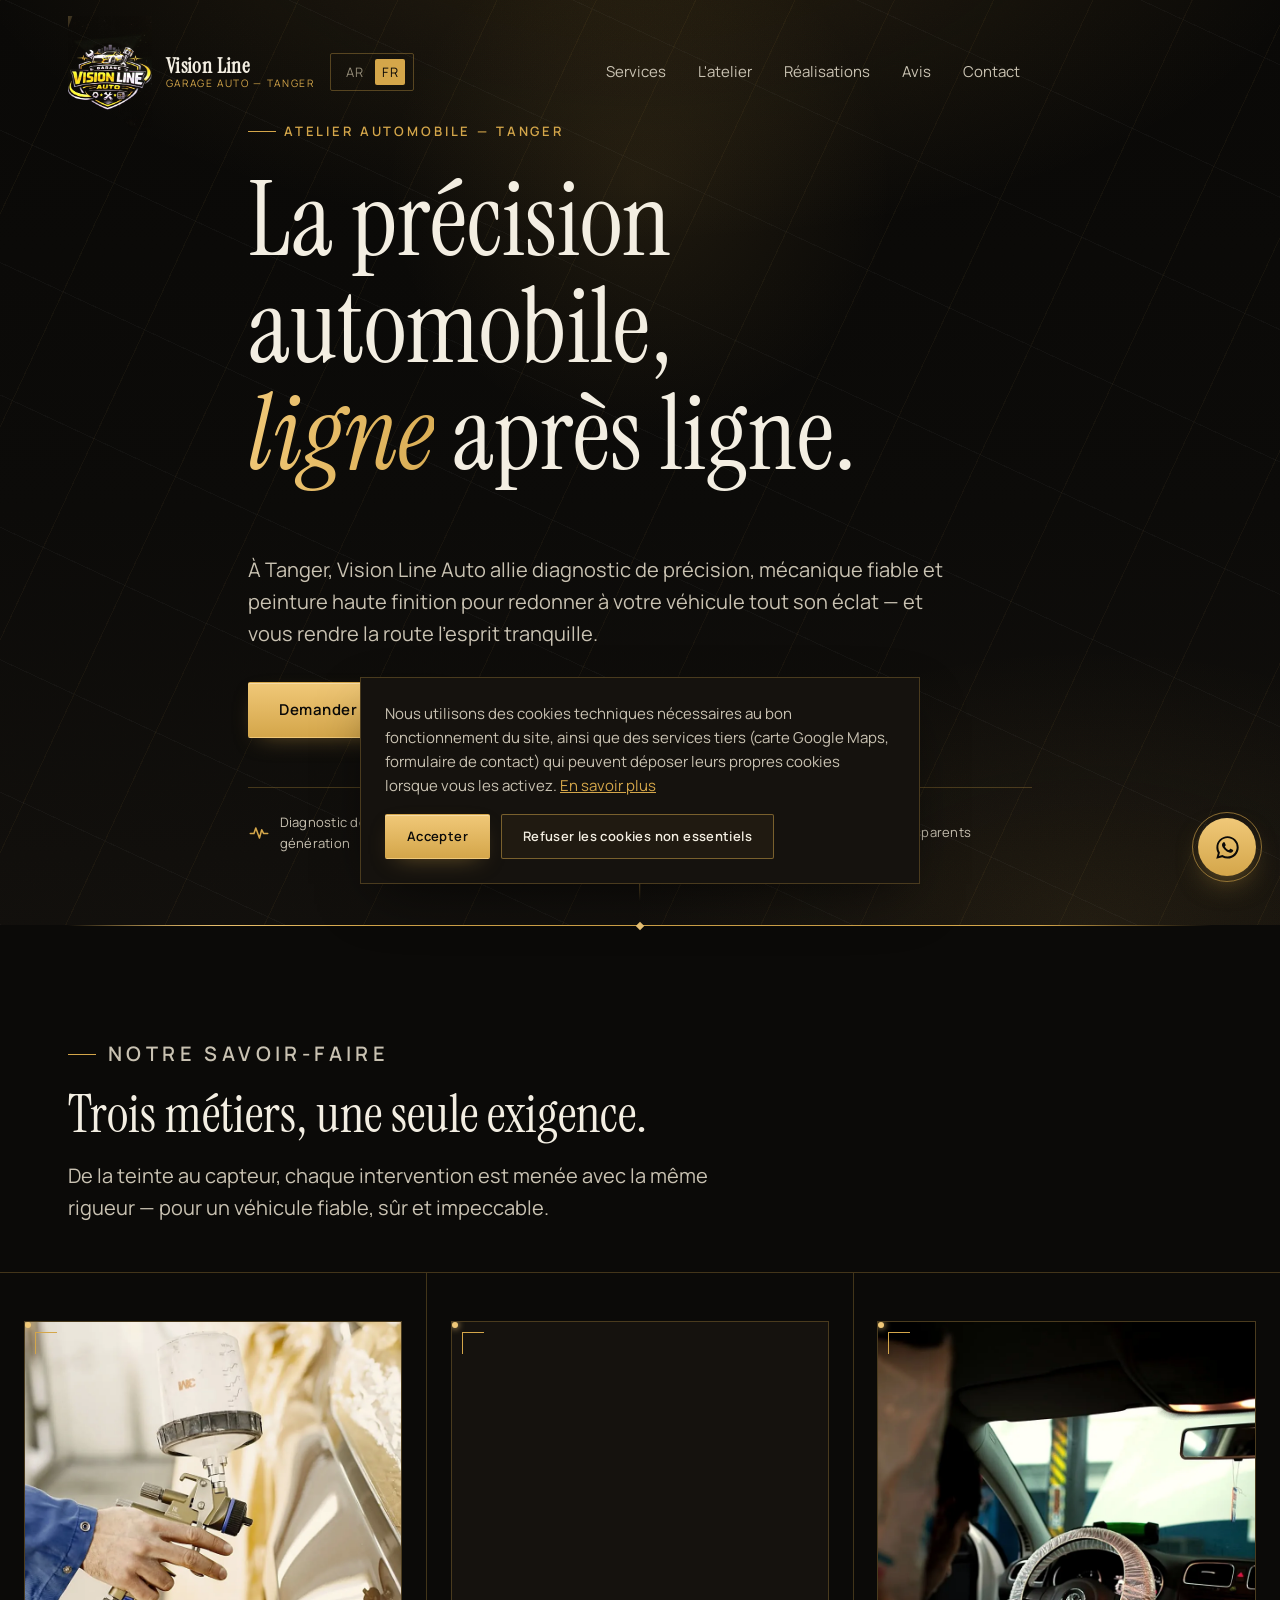
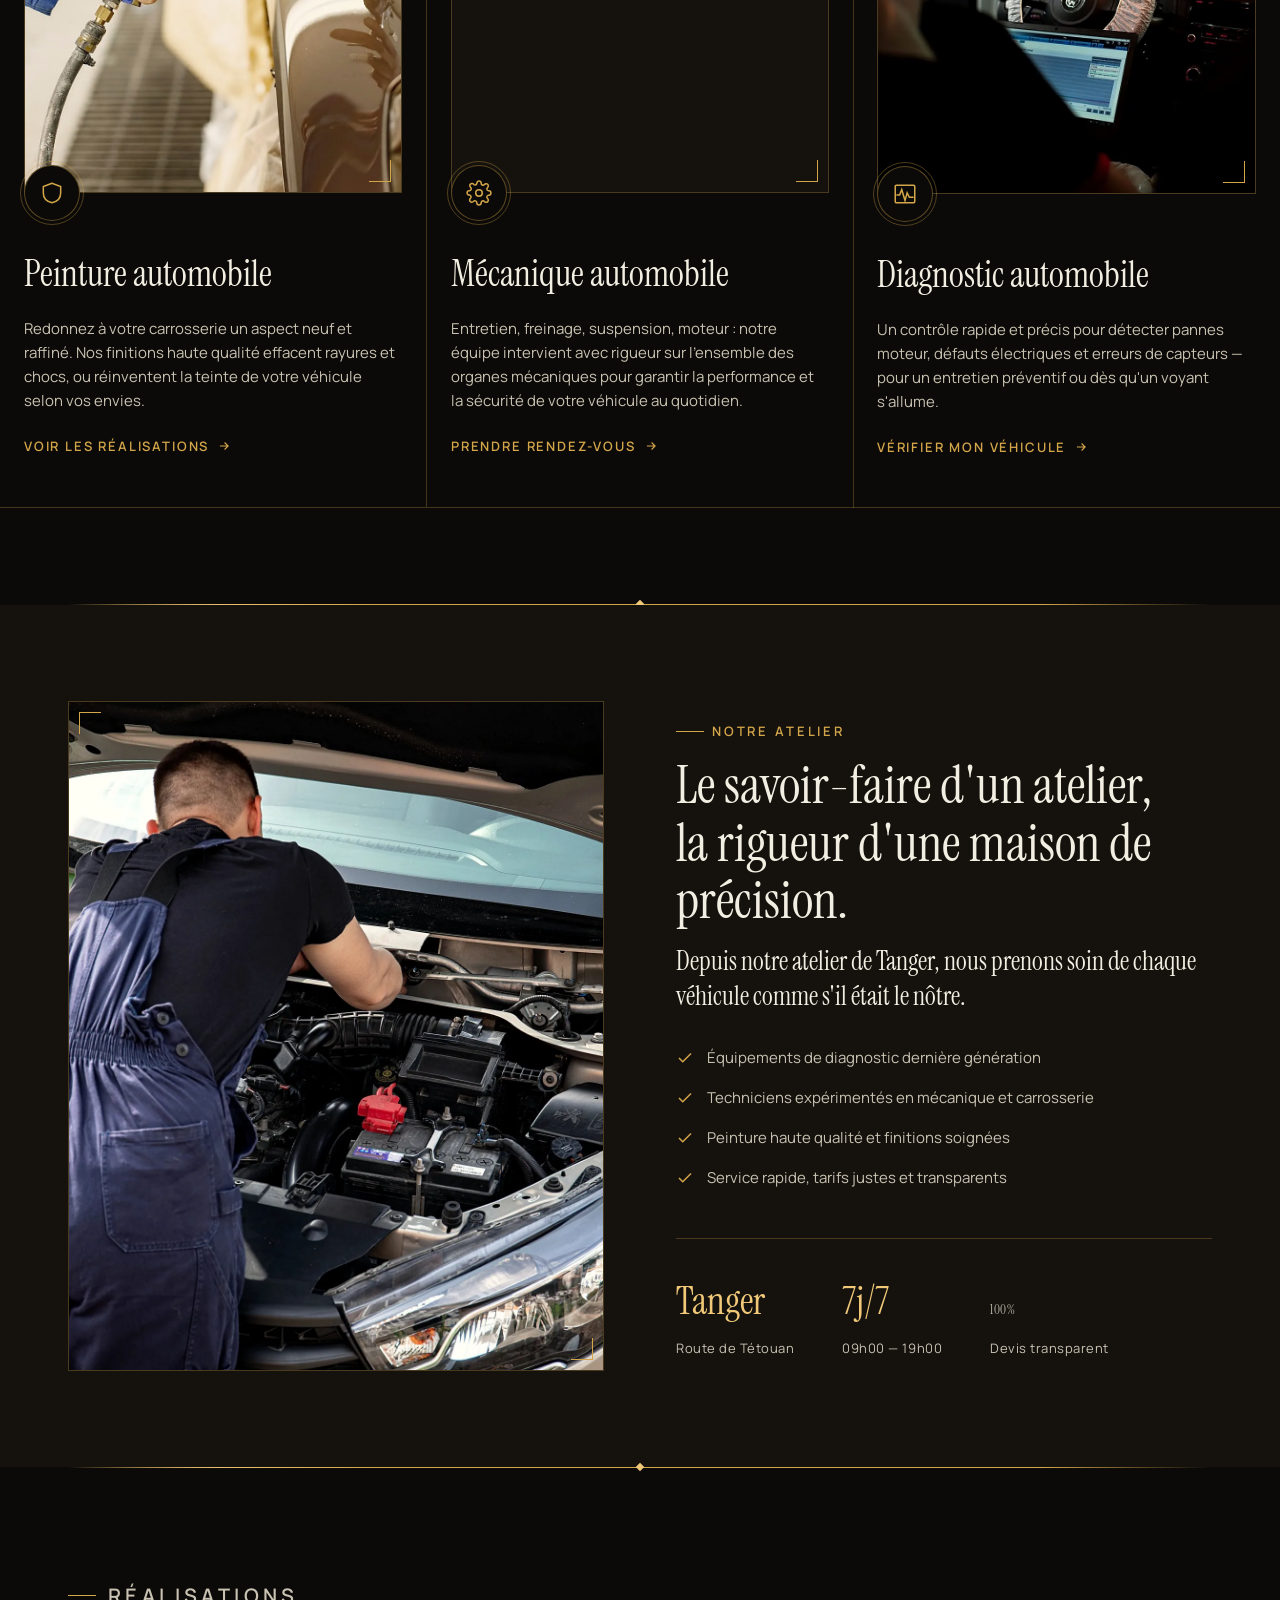
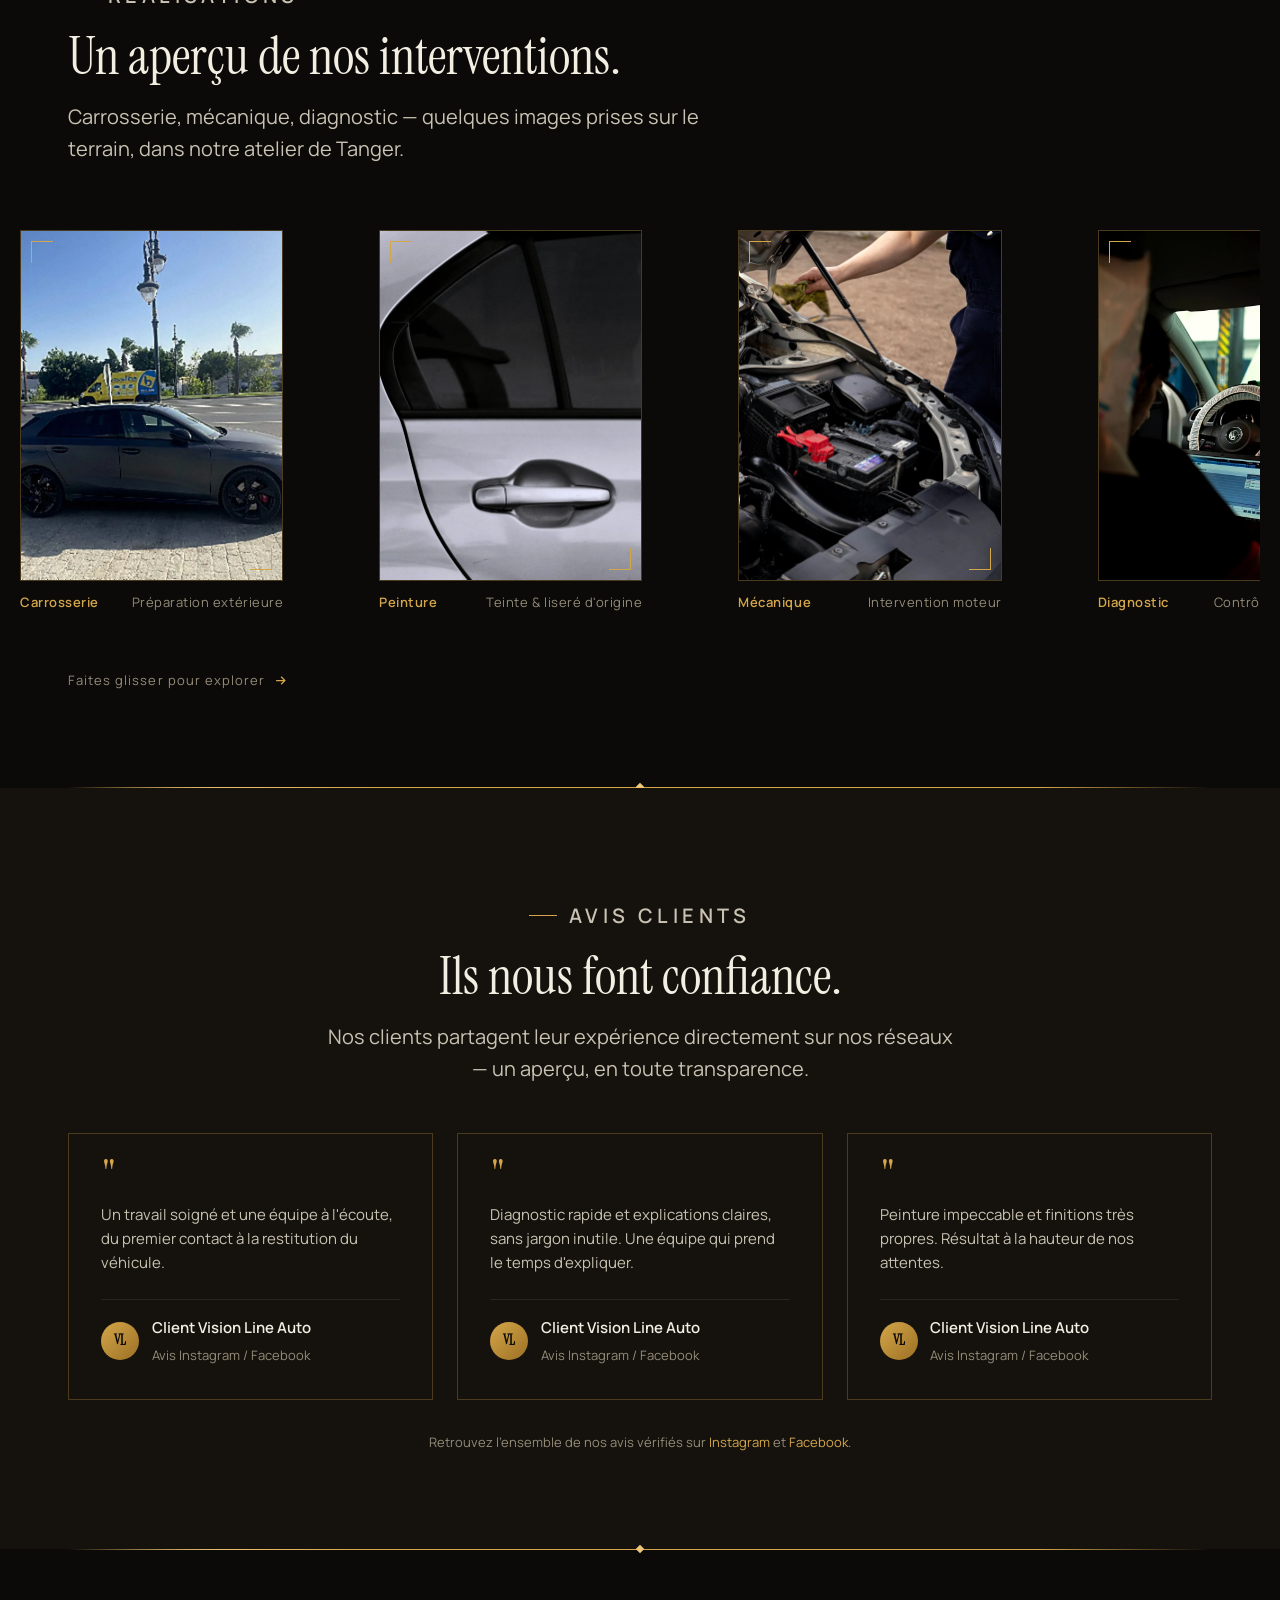
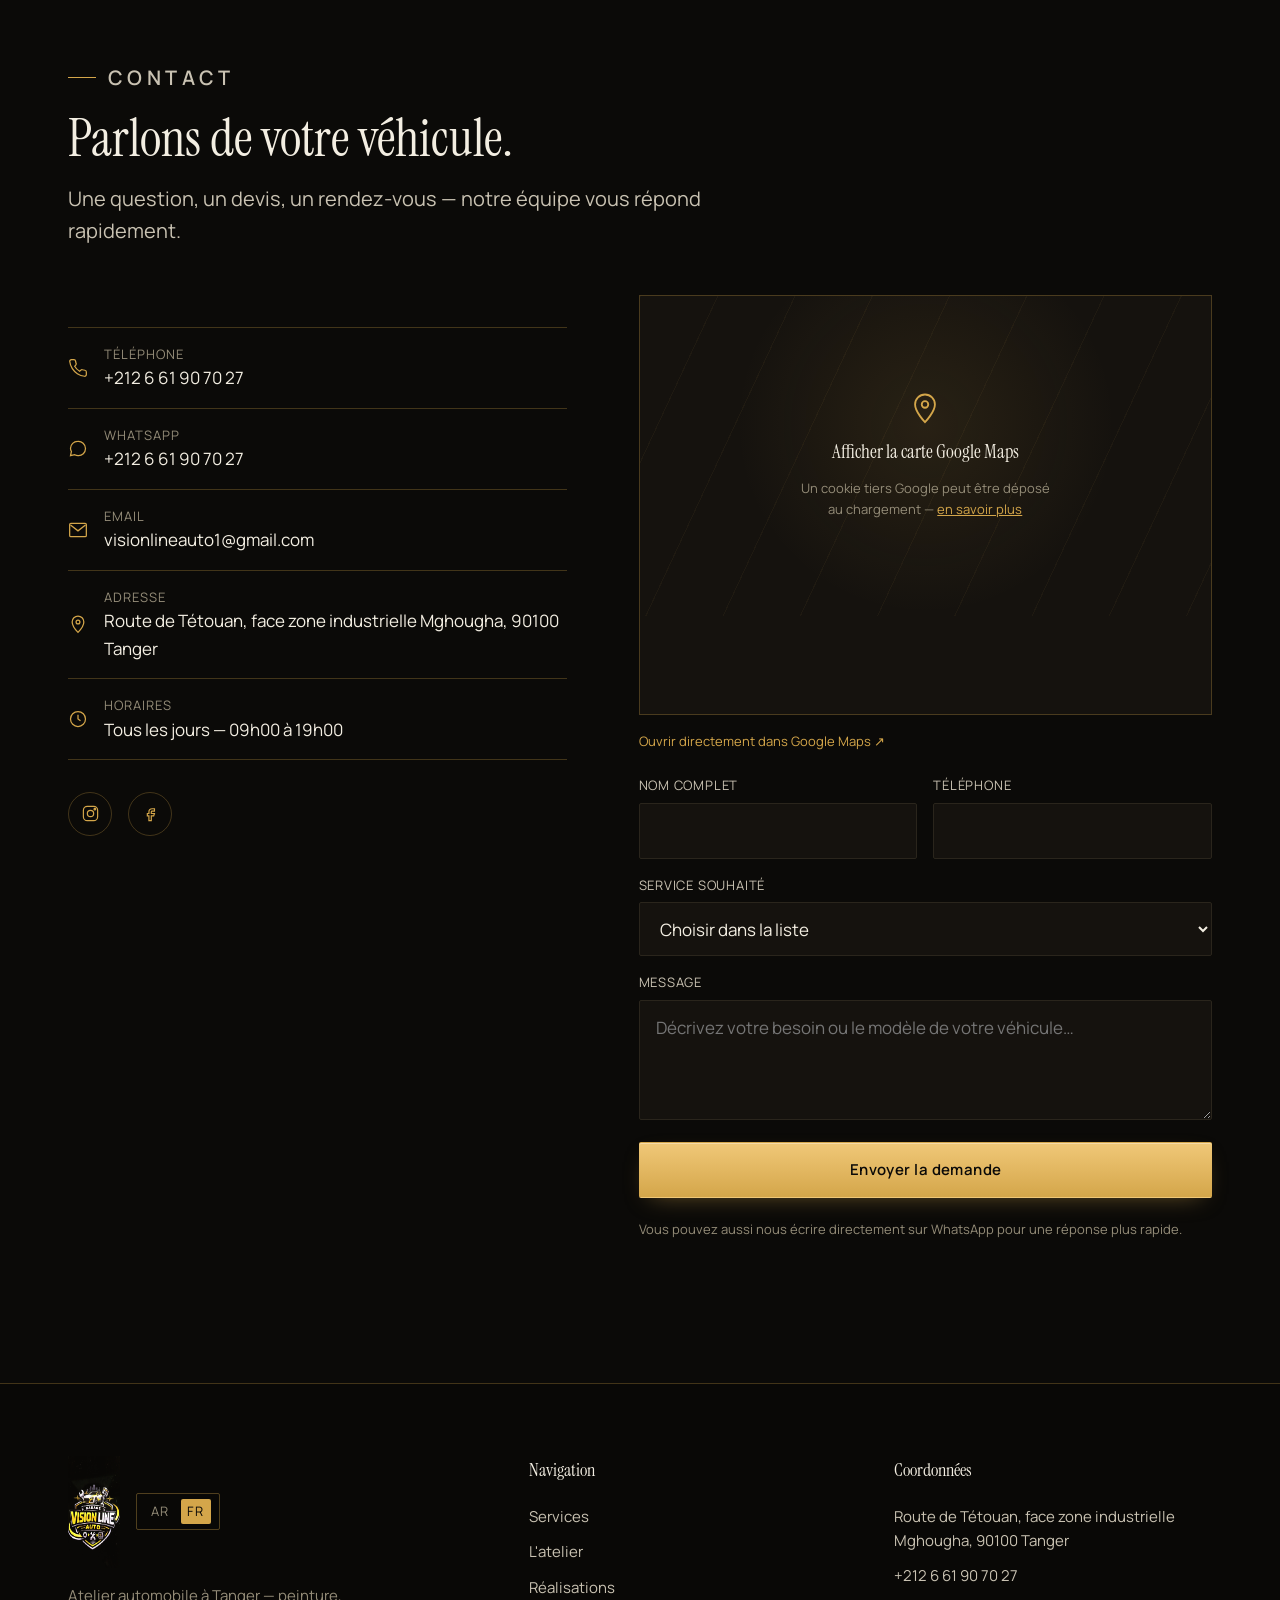
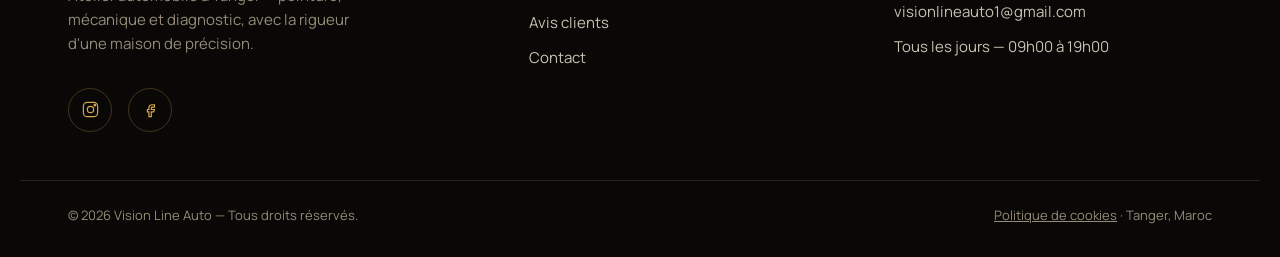
==== commit 37ce4df8: "Synchronise main avec la branche réellement publiée (GitHub Pages) main divergeait de claude/dossier" ====
--- a/index.html
+++ b/index.html
@@ -29,7 +29,7 @@
 <link rel="preconnect" href="https://fonts.googleapis.com">
 <link rel="preconnect" href="https://fonts.gstatic.com" crossorigin>
 <link href="https://fonts.googleapis.com/css2?family=Instrument+Serif:ital@0;1&family=Manrope:wght@400;500;600;700;800&display=swap" rel="stylesheet">
-<link rel="stylesheet" href="assets/css/style.css">
+<link rel="stylesheet" href="assets/css/style.css?v=3">
 
 <script type="application/ld+json">
 {
@@ -38,7 +38,7 @@
   "name": "Vision Line Auto",
   "image": "https://www.vision-line-auto.ma/assets/images/logo/logo-lg.png",
   "url": "https://www.vision-line-auto.ma/",
-  "telephone": "+212783660453",
+  "telephone": "+212661907027",
   "email": "visionlineauto1@gmail.com",
   "priceRange": "$$",
   "address": {
@@ -67,10 +67,16 @@
 
 <header class="site-header" id="siteHeader">
   <div class="container header-inner">
-    <a href="#top" class="brand" aria-label="Vision Line Auto — Accueil">
-      <span class="brand-mark"><img src="assets/images/logo/logo-md.png" alt="Vision Line Auto" width="42" height="55"></span>
-      <span class="brand-word"><strong>Vision Line</strong><span>Garage Auto — Tanger</span></span>
-    </a>
+    <div class="brand-group">
+      <a href="#top" class="brand" aria-label="Vision Line Auto — Accueil">
+        <span class="brand-mark"><picture><source srcset="assets/images/logo/logo-md.webp" type="image/webp"><img src="assets/images/logo/logo-md.png" alt="Vision Line Auto" width="42" height="55" decoding="async"></picture></span>
+        <span class="brand-word"><strong>Vision Line</strong><span>Garage Auto — Tanger</span></span>
+      </a>
+      <div class="lang-switch" aria-label="Choix de la langue">
+        <a href="ar/index.html">AR</a>
+        <a href="index.html" class="active" aria-current="page">FR</a>
+      </div>
+    </div>
     <nav class="main-nav" aria-label="Navigation principale">
       <a href="#services">Services</a>
       <a href="#atelier">L'atelier</a>
@@ -79,10 +85,6 @@
       <a href="#contact">Contact</a>
     </nav>
     <div class="header-actions">
-      <div class="lang-switch" aria-label="Choix de la langue">
-        <a href="index.html" class="active" aria-current="page">FR</a>
-        <a href="ar/index.html">AR</a>
-      </div>
       <a href="#contact" class="btn btn-gold" style="display:none" id="headerCta">Demander un devis</a>
       <button class="hamburger" id="hamburgerBtn" aria-expanded="false" aria-controls="mobileNav" aria-label="Ouvrir le menu">
         <span></span><span></span><span></span>
@@ -115,7 +117,7 @@
       <p class="hero-lede">À Tanger, Vision Line Auto allie diagnostic de précision, mécanique fiable et peinture haute finition pour redonner à votre véhicule tout son éclat — et vous rendre la route l'esprit tranquille.</p>
       <div class="hero-ctas">
         <a href="#contact" class="btn btn-gold">Demander un devis</a>
-        <a href="https://wa.me/212783660453?text=Bonjour%20Vision%20Line%20Auto%2C%20je%20souhaite%20avoir%20des%20informations." target="_blank" rel="noopener" class="btn btn-outline">
+        <a href="https://wa.me/212661907027?text=Bonjour%20Vision%20Line%20Auto%2C%20je%20souhaite%20avoir%20des%20informations." target="_blank" rel="noopener" class="btn btn-outline">
           <svg viewBox="0 0 24 24" fill="currentColor" width="18" height="18" aria-hidden="true"><path d="M12.04 2C6.58 2 2.13 6.45 2.13 11.91c0 1.79.47 3.47 1.29 4.94L2 22l5.29-1.39a9.9 9.9 0 0 0 4.75 1.21h.01c5.46 0 9.91-4.45 9.91-9.91C21.96 6.45 17.5 2 12.04 2Zm0 18.03h-.01a8.13 8.13 0 0 1-4.14-1.13l-.3-.18-3.14.82.84-3.06-.19-.31a8.12 8.12 0 0 1-1.25-4.36c0-4.49 3.66-8.15 8.16-8.15 2.18 0 4.22.85 5.76 2.39a8.1 8.1 0 0 1 2.39 5.77c0 4.49-3.66 8.21-8.12 8.21Zm4.47-6.13c-.24-.12-1.44-.71-1.67-.79-.22-.08-.39-.12-.55.12-.16.24-.63.79-.78.95-.14.16-.29.18-.53.06-.24-.12-1.02-.38-1.94-1.2-.72-.64-1.2-1.43-1.35-1.67-.14-.24-.02-.37.11-.49.11-.11.24-.29.36-.43.12-.14.16-.24.24-.41.08-.16.04-.31-.02-.43-.06-.12-.55-1.32-.75-1.81-.2-.48-.4-.41-.55-.42-.14-.01-.31-.01-.47-.01-.16 0-.43.06-.65.31-.22.24-.86.84-.86 2.04 0 1.2.88 2.36 1 2.52.12.16 1.73 2.64 4.19 3.7.59.25 1.04.4 1.4.52.59.19 1.12.16 1.54.1.47-.07 1.44-.59 1.64-1.15.2-.57.2-1.05.14-1.15-.06-.1-.22-.16-.46-.28Z"/></svg>
           WhatsApp
         </a>
@@ -155,8 +157,12 @@
     </div>
     <div class="services-grid reveal-stagger" data-reveal-group>
       <article class="service-card">
-        <div class="framed service-photo">
-          <img src="assets/images/real/service-peinture-pistolet.jpg" alt="Application de peinture au pistolet sur une carrosserie" loading="lazy" width="854" height="1280">
+        <div class="framed service-photo photo-reveal">
+          <picture>
+            <source srcset="assets/images/real/service-peinture-pistolet.webp" type="image/webp">
+            <img src="assets/images/real/service-peinture-pistolet.jpg" alt="Application de peinture au pistolet sur une carrosserie" loading="lazy" decoding="async" width="854" height="1280">
+          </picture>
+          <span class="orbit-dot" aria-hidden="true"></span>
         </div>
         <div class="service-icon">
           <svg viewBox="0 0 24 24" fill="none" stroke="currentColor" stroke-width="1.4"><path d="M12 3 4 6v6c0 5 3.5 8 8 9 4.5-1 8-4 8-9V6l-8-3Z"/></svg>
@@ -168,8 +174,12 @@
         </a>
       </article>
       <article class="service-card">
-        <div class="framed service-photo">
-          <img src="assets/images/real/service-mecanique-transmission.jpg" alt="Intervention mécanique sous véhicule, boîte de vitesses" loading="lazy" width="960" height="1280">
+        <div class="framed service-photo photo-reveal">
+          <picture>
+            <source srcset="assets/images/real/service-mecanique-transmission.webp" type="image/webp">
+            <img src="assets/images/real/service-mecanique-transmission.jpg" alt="Intervention mécanique sous véhicule, boîte de vitesses" loading="lazy" decoding="async" width="960" height="1280">
+          </picture>
+          <span class="orbit-dot" aria-hidden="true"></span>
         </div>
         <div class="service-icon">
           <svg viewBox="0 0 24 24" fill="none" stroke="currentColor" stroke-width="1.4"><circle cx="12" cy="12" r="3"/><path d="M19.4 15a1.7 1.7 0 0 0 .3 1.9l.1.1a2 2 0 1 1-2.8 2.8l-.1-.1a1.7 1.7 0 0 0-1.9-.3 1.7 1.7 0 0 0-1 1.5V21a2 2 0 1 1-4 0v-.1a1.7 1.7 0 0 0-1.1-1.6 1.7 1.7 0 0 0-1.9.3l-.1.1a2 2 0 1 1-2.8-2.8l.1-.1a1.7 1.7 0 0 0 .3-1.9 1.7 1.7 0 0 0-1.5-1H3a2 2 0 1 1 0-4h.1a1.7 1.7 0 0 0 1.6-1.1 1.7 1.7 0 0 0-.3-1.9l-.1-.1a2 2 0 1 1 2.8-2.8l.1.1a1.7 1.7 0 0 0 1.9.3H9a1.7 1.7 0 0 0 1-1.5V3a2 2 0 1 1 4 0v.1a1.7 1.7 0 0 0 1 1.5 1.7 1.7 0 0 0 1.9-.3l.1-.1a2 2 0 1 1 2.8 2.8l-.1.1a1.7 1.7 0 0 0-.3 1.9V9a1.7 1.7 0 0 0 1.5 1H21a2 2 0 1 1 0 4h-.1a1.7 1.7 0 0 0-1.5 1Z"/></svg>
@@ -181,8 +191,12 @@
         </a>
       </article>
       <article class="service-card">
-        <div class="framed service-photo">
-          <img src="assets/images/real/service-diagnostic-obd.jpg" alt="Diagnostic électronique OBD à bord du véhicule" loading="lazy" width="854" height="1280">
+        <div class="framed service-photo photo-reveal">
+          <picture>
+            <source srcset="assets/images/real/service-diagnostic-obd.webp" type="image/webp">
+            <img src="assets/images/real/service-diagnostic-obd.jpg" alt="Diagnostic électronique OBD à bord du véhicule" loading="lazy" decoding="async" width="854" height="1280">
+          </picture>
+          <span class="orbit-dot" aria-hidden="true"></span>
         </div>
         <div class="service-icon">
           <svg viewBox="0 0 24 24" fill="none" stroke="currentColor" stroke-width="1.4"><path d="M4 13h3l2-5 3 10 2-7 2 4h4"/><rect x="3" y="4" width="18" height="16" rx="1"/></svg>
@@ -202,8 +216,11 @@
   <section id="atelier" class="bg-ink">
     <div class="container about-grid">
       <div class="about-media reveal">
-        <div class="framed">
-          <img src="assets/images/real/atelier-technicien-capot.jpg" alt="Technicien Vision Line Auto intervenant sous le capot d'un véhicule à Tanger" loading="lazy" width="1120" height="1400">
+        <div class="framed photo-reveal">
+          <picture>
+            <source srcset="assets/images/real/atelier-technicien-capot.webp" type="image/webp">
+            <img src="assets/images/real/atelier-technicien-capot.jpg" alt="Technicien Vision Line Auto intervenant sous le capot d'un véhicule à Tanger" loading="lazy" decoding="async" width="1120" height="1400">
+          </picture>
         </div>
       </div>
       <div class="about-text reveal">
@@ -239,27 +256,57 @@
     <div class="container">
       <div class="gallery-strip reveal" data-gallery>
         <figure class="gallery-item">
-          <div class="framed"><img src="assets/images/real/atelier-vehicule-exterieur.jpg" alt="Véhicule pris en charge par Vision Line Auto avant intervention" loading="lazy" width="660" height="774"></div>
+          <div class="framed photo-reveal">
+            <picture>
+              <source srcset="assets/images/real/atelier-vehicule-exterieur.webp" type="image/webp">
+              <img src="assets/images/real/atelier-vehicule-exterieur.jpg" alt="Véhicule pris en charge par Vision Line Auto avant intervention" loading="lazy" decoding="async" width="660" height="774">
+            </picture>
+          </div>
           <figcaption class="cap"><b>Carrosserie</b><span>Préparation extérieure</span></figcaption>
         </figure>
         <figure class="gallery-item">
-          <div class="framed"><img src="assets/images/real/atelier-carrosserie-teinte.jpg" alt="Détail de portière et finition carrosserie après reprise de teinte" loading="lazy" width="1050" height="1400"></div>
+          <div class="framed photo-reveal">
+            <picture>
+              <source srcset="assets/images/real/atelier-carrosserie-teinte.webp" type="image/webp">
+              <img src="assets/images/real/atelier-carrosserie-teinte.jpg" alt="Détail de portière et finition carrosserie après reprise de teinte" loading="lazy" decoding="async" width="1050" height="1400">
+            </picture>
+          </div>
           <figcaption class="cap"><b>Peinture</b><span>Teinte &amp; liseré d'origine</span></figcaption>
         </figure>
         <figure class="gallery-item">
-          <div class="framed"><img src="assets/images/real/atelier-mecanique-intervention.jpg" alt="Technicien nettoyant le compartiment moteur lors d'une intervention mécanique" loading="lazy" width="1050" height="1400"></div>
+          <div class="framed photo-reveal">
+            <picture>
+              <source srcset="assets/images/real/atelier-mecanique-intervention.webp" type="image/webp">
+              <img src="assets/images/real/atelier-mecanique-intervention.jpg" alt="Technicien nettoyant le compartiment moteur lors d'une intervention mécanique" loading="lazy" decoding="async" width="1050" height="1400">
+            </picture>
+          </div>
           <figcaption class="cap"><b>Mécanique</b><span>Intervention moteur</span></figcaption>
         </figure>
         <figure class="gallery-item">
-          <div class="framed"><img src="assets/images/real/atelier-finition-optique.jpg" alt="Détail de finition carrosserie et optique avant" loading="lazy" width="1050" height="1400"></div>
+          <div class="framed photo-reveal">
+            <picture>
+              <source srcset="assets/images/real/service-diagnostic-obd.webp" type="image/webp">
+              <img src="assets/images/real/service-diagnostic-obd.jpg" alt="Contrôle diagnostic électronique à bord du véhicule" loading="lazy" decoding="async" width="854" height="1280">
+            </picture>
+          </div>
+          <figcaption class="cap"><b>Diagnostic</b><span>Contrôle électronique</span></figcaption>
+        </figure>
+        <figure class="gallery-item">
+          <div class="framed photo-reveal">
+            <picture>
+              <source srcset="assets/images/real/atelier-finition-optique.webp" type="image/webp">
+              <img src="assets/images/real/atelier-finition-optique.jpg" alt="Détail de finition carrosserie et optique avant" loading="lazy" decoding="async" width="1050" height="1400">
+            </picture>
+          </div>
           <figcaption class="cap"><b>Finition</b><span>Détail optique</span></figcaption>
         </figure>
         <figure class="gallery-item">
-          <div class="framed"><img src="assets/images/real/service-diagnostic-obd.jpg" alt="Contrôle diagnostic électronique à bord du véhicule" loading="lazy" width="854" height="1280"></div>
-          <figcaption class="cap"><b>Diagnostic</b><span>Contrôle électronique</span></figcaption>
-        </figure>
-        <figure class="gallery-item">
-          <div class="framed"><img src="assets/images/real/service-mecanique-transmission.jpg" alt="Contrôle et entretien de la transmission" loading="lazy" width="960" height="1280"></div>
+          <div class="framed photo-reveal">
+            <picture>
+              <source srcset="assets/images/real/service-mecanique-transmission.webp" type="image/webp">
+              <img src="assets/images/real/service-mecanique-transmission.jpg" alt="Contrôle et entretien de la transmission" loading="lazy" decoding="async" width="960" height="1280">
+            </picture>
+          </div>
           <figcaption class="cap"><b>Entretien</b><span>Contrôle &amp; maintenance</span></figcaption>
         </figure>
       </div>
@@ -325,13 +372,13 @@
       <div class="contact-grid">
         <div class="reveal">
           <div class="contact-rows">
-            <a class="contact-row" href="tel:+212783660453">
+            <a class="contact-row" href="tel:+212661907027">
               <svg viewBox="0 0 24 24" fill="none" stroke="currentColor" stroke-width="1.5"><path d="M22 16.9v3a2 2 0 0 1-2.2 2 19.8 19.8 0 0 1-8.6-3.1 19.5 19.5 0 0 1-6-6A19.8 19.8 0 0 1 2.1 4.2 2 2 0 0 1 4.1 2h3a2 2 0 0 1 2 1.7c.1.9.3 1.8.6 2.7a2 2 0 0 1-.4 2.1L8 9.9a16 16 0 0 0 6 6l1.4-1.4a2 2 0 0 1 2.1-.4c.9.3 1.8.5 2.7.6a2 2 0 0 1 1.8 2Z"/></svg>
-              <span><span class="label">Téléphone</span><span class="value">+212 7 83 66 04 53</span></span>
+              <span><span class="label">Téléphone</span><span class="value">+212 6 61 90 70 27</span></span>
             </a>
-            <a class="contact-row" href="https://wa.me/212783660453" target="_blank" rel="noopener">
+            <a class="contact-row" href="https://wa.me/212661907027" target="_blank" rel="noopener">
               <svg viewBox="0 0 24 24" fill="none" stroke="currentColor" stroke-width="1.5"><path d="M21 11.5a8.4 8.4 0 0 1-8.9 8.4 8.5 8.5 0 0 1-4-1L3 20l1.1-5a8.5 8.5 0 0 1-1.1-4A8.4 8.4 0 0 1 11.5 3 8.5 8.5 0 0 1 21 11.5Z"/></svg>
-              <span><span class="label">WhatsApp</span><span class="value">+212 7 83 66 04 53</span></span>
+              <span><span class="label">WhatsApp</span><span class="value">+212 6 61 90 70 27</span></span>
             </a>
             <a class="contact-row" href="mailto:visionlineauto1@gmail.com">
               <svg viewBox="0 0 24 24" fill="none" stroke="currentColor" stroke-width="1.5"><rect x="2" y="4" width="20" height="16" rx="1.5"/><path d="m3 6 9 7 9-7"/></svg>
@@ -384,7 +431,8 @@
             </div>
             <div class="field">
               <label for="service">Service souhaité</label>
-              <select id="service" name="Service">
+              <select id="service" name="Service" required>
+                <option value="" selected disabled>Choisir dans la liste</option>
                 <option>Peinture automobile</option>
                 <option>Mécanique automobile</option>
                 <option>Diagnostic automobile</option>
@@ -409,7 +457,13 @@
 <footer class="site-footer">
   <div class="container footer-grid">
     <div class="footer-brand">
-      <img src="assets/images/logo/logo-md.png" alt="Vision Line Auto" width="52" height="68">
+      <div class="footer-brand-top">
+        <picture><source srcset="assets/images/logo/logo-md.webp" type="image/webp"><img src="assets/images/logo/logo-md.png" alt="Vision Line Auto" width="52" height="68" loading="lazy" decoding="async"></picture>
+        <div class="lang-switch" aria-label="Choix de la langue">
+          <a href="ar/index.html">AR</a>
+          <a href="index.html" class="active" aria-current="page">FR</a>
+        </div>
+      </div>
       <p>Atelier automobile à Tanger — peinture, mécanique et diagnostic, avec la rigueur d'une maison de précision.</p>
       <div class="social-row">
         <a class="social-btn" href="https://www.instagram.com/vision_line_auto" target="_blank" rel="noopener" aria-label="Instagram"><svg viewBox="0 0 24 24" fill="none" stroke="currentColor" stroke-width="1.5"><rect x="3" y="3" width="18" height="18" rx="5"/><circle cx="12" cy="12" r="4"/><circle cx="17.5" cy="6.5" r="1"/></svg></a>
@@ -427,7 +481,7 @@
     <div class="footer-col">
       <h4>Coordonnées</h4>
       <p>Route de Tétouan, face zone industrielle Mghougha, 90100 Tanger</p>
-      <a href="tel:+212783660453">+212 7 83 66 04 53</a>
+      <a href="tel:+212661907027">+212 6 61 90 70 27</a>
       <a href="mailto:visionlineauto1@gmail.com">visionlineauto1@gmail.com</a>
       <p>Tous les jours — 09h00 à 19h00</p>
     </div>
@@ -446,7 +500,7 @@
   </div>
 </div>
 
-<a href="https://wa.me/212783660453?text=Bonjour%20Vision%20Line%20Auto%2C%20je%20souhaite%20avoir%20des%20informations." target="_blank" rel="noopener" class="whatsapp-float" aria-label="Contacter Vision Line Auto sur WhatsApp">
+<a href="https://wa.me/212661907027?text=Bonjour%20Vision%20Line%20Auto%2C%20je%20souhaite%20avoir%20des%20informations." target="_blank" rel="noopener" class="whatsapp-float" aria-label="Contacter Vision Line Auto sur WhatsApp">
   <svg viewBox="0 0 24 24" fill="currentColor" aria-hidden="true"><path d="M12.04 2C6.58 2 2.13 6.45 2.13 11.91c0 1.79.47 3.47 1.29 4.94L2 22l5.29-1.39a9.9 9.9 0 0 0 4.75 1.21h.01c5.46 0 9.91-4.45 9.91-9.91C21.96 6.45 17.5 2 12.04 2Zm0 18.03h-.01a8.13 8.13 0 0 1-4.14-1.13l-.3-.18-3.14.82.84-3.06-.19-.31a8.12 8.12 0 0 1-1.25-4.36c0-4.49 3.66-8.15 8.16-8.15 2.18 0 4.22.85 5.76 2.39a8.1 8.1 0 0 1 2.39 5.77c0 4.49-3.66 8.21-8.12 8.21Zm4.47-6.13c-.24-.12-1.44-.71-1.67-.79-.22-.08-.39-.12-.55.12-.16.24-.63.79-.78.95-.14.16-.29.18-.53.06-.24-.12-1.02-.38-1.94-1.2-.72-.64-1.2-1.43-1.35-1.67-.14-.24-.02-.37.11-.49.11-.11.24-.29.36-.43.12-.14.16-.24.24-.41.08-.16.04-.31-.02-.43-.06-.12-.55-1.32-.75-1.81-.2-.48-.4-.41-.55-.42-.14-.01-.31-.01-.47-.01-.16 0-.43.06-.65.31-.22.24-.86.84-.86 2.04 0 1.2.88 2.36 1 2.52.12.16 1.73 2.64 4.19 3.7.59.25 1.04.4 1.4.52.59.19 1.12.16 1.54.1.47-.07 1.44-.59 1.64-1.15.2-.57.2-1.05.14-1.15-.06-.1-.22-.16-.46-.28Z"/></svg>
 </a>
 
